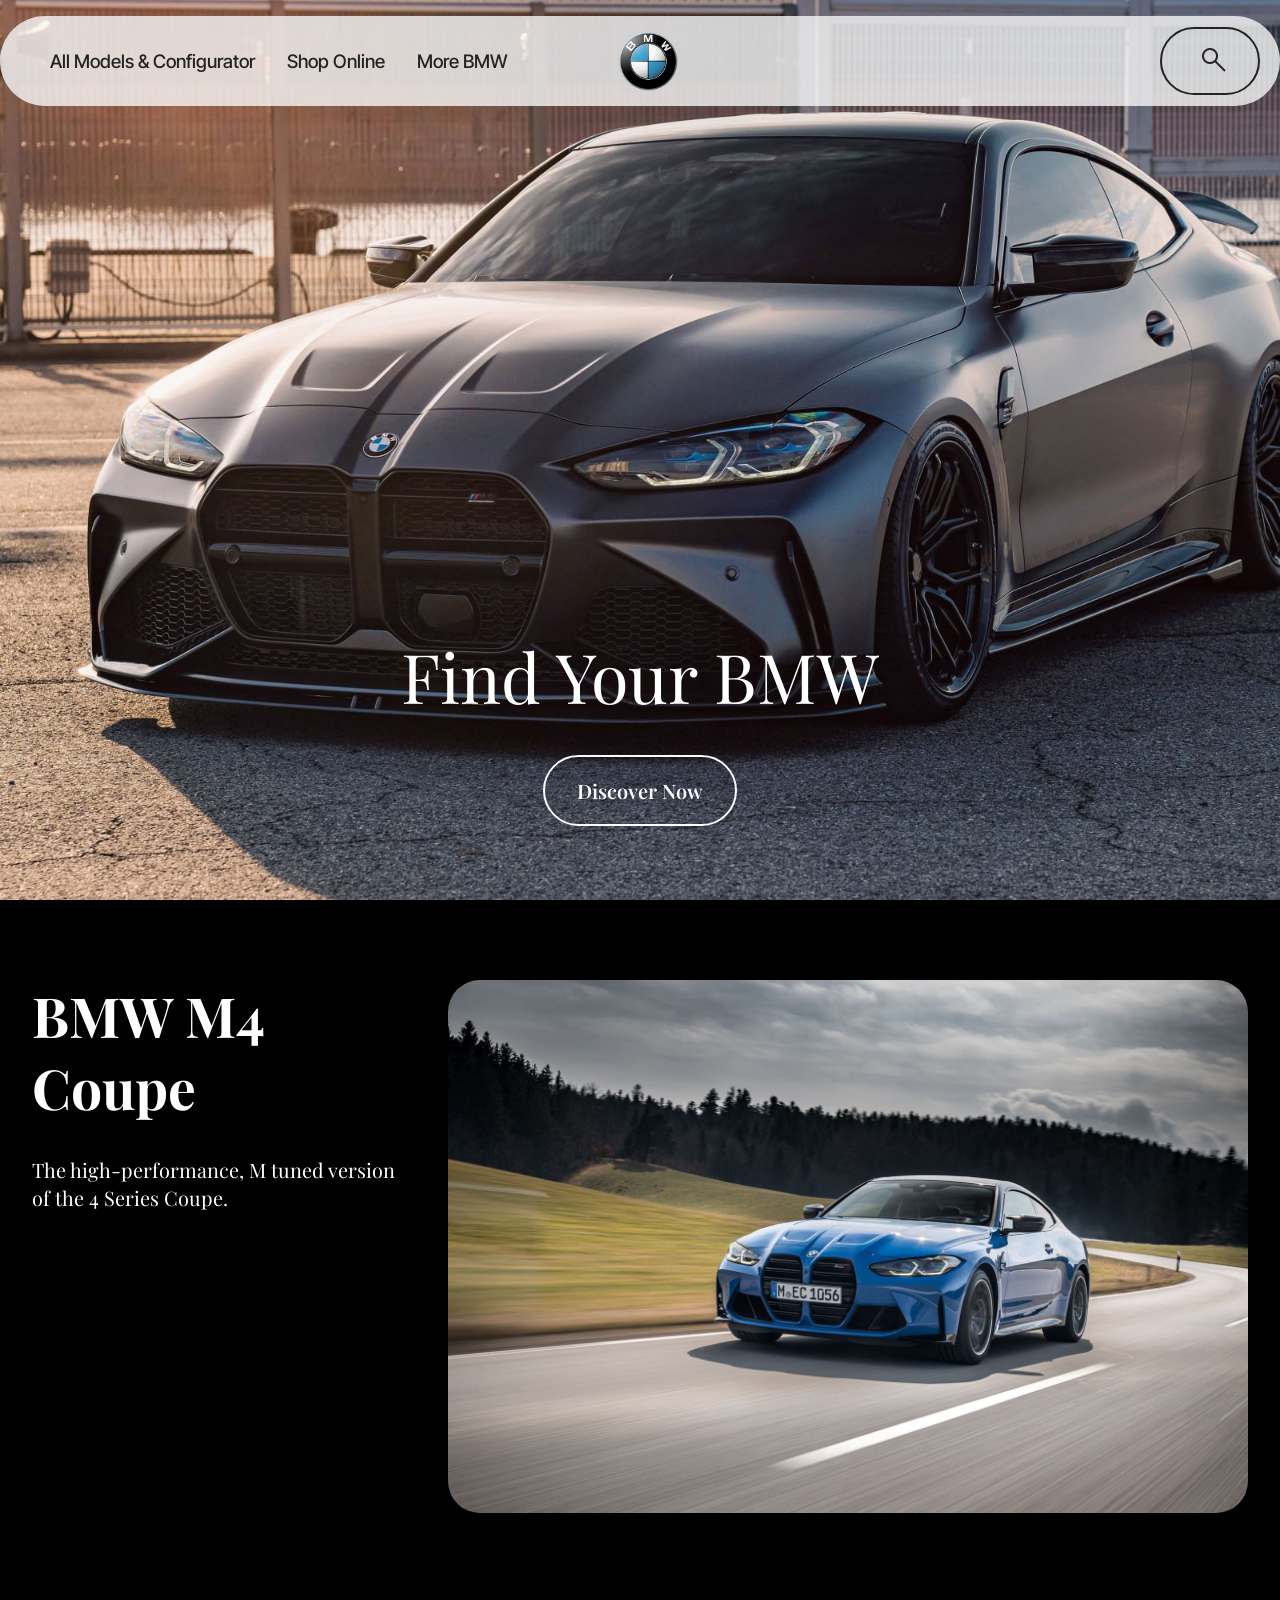
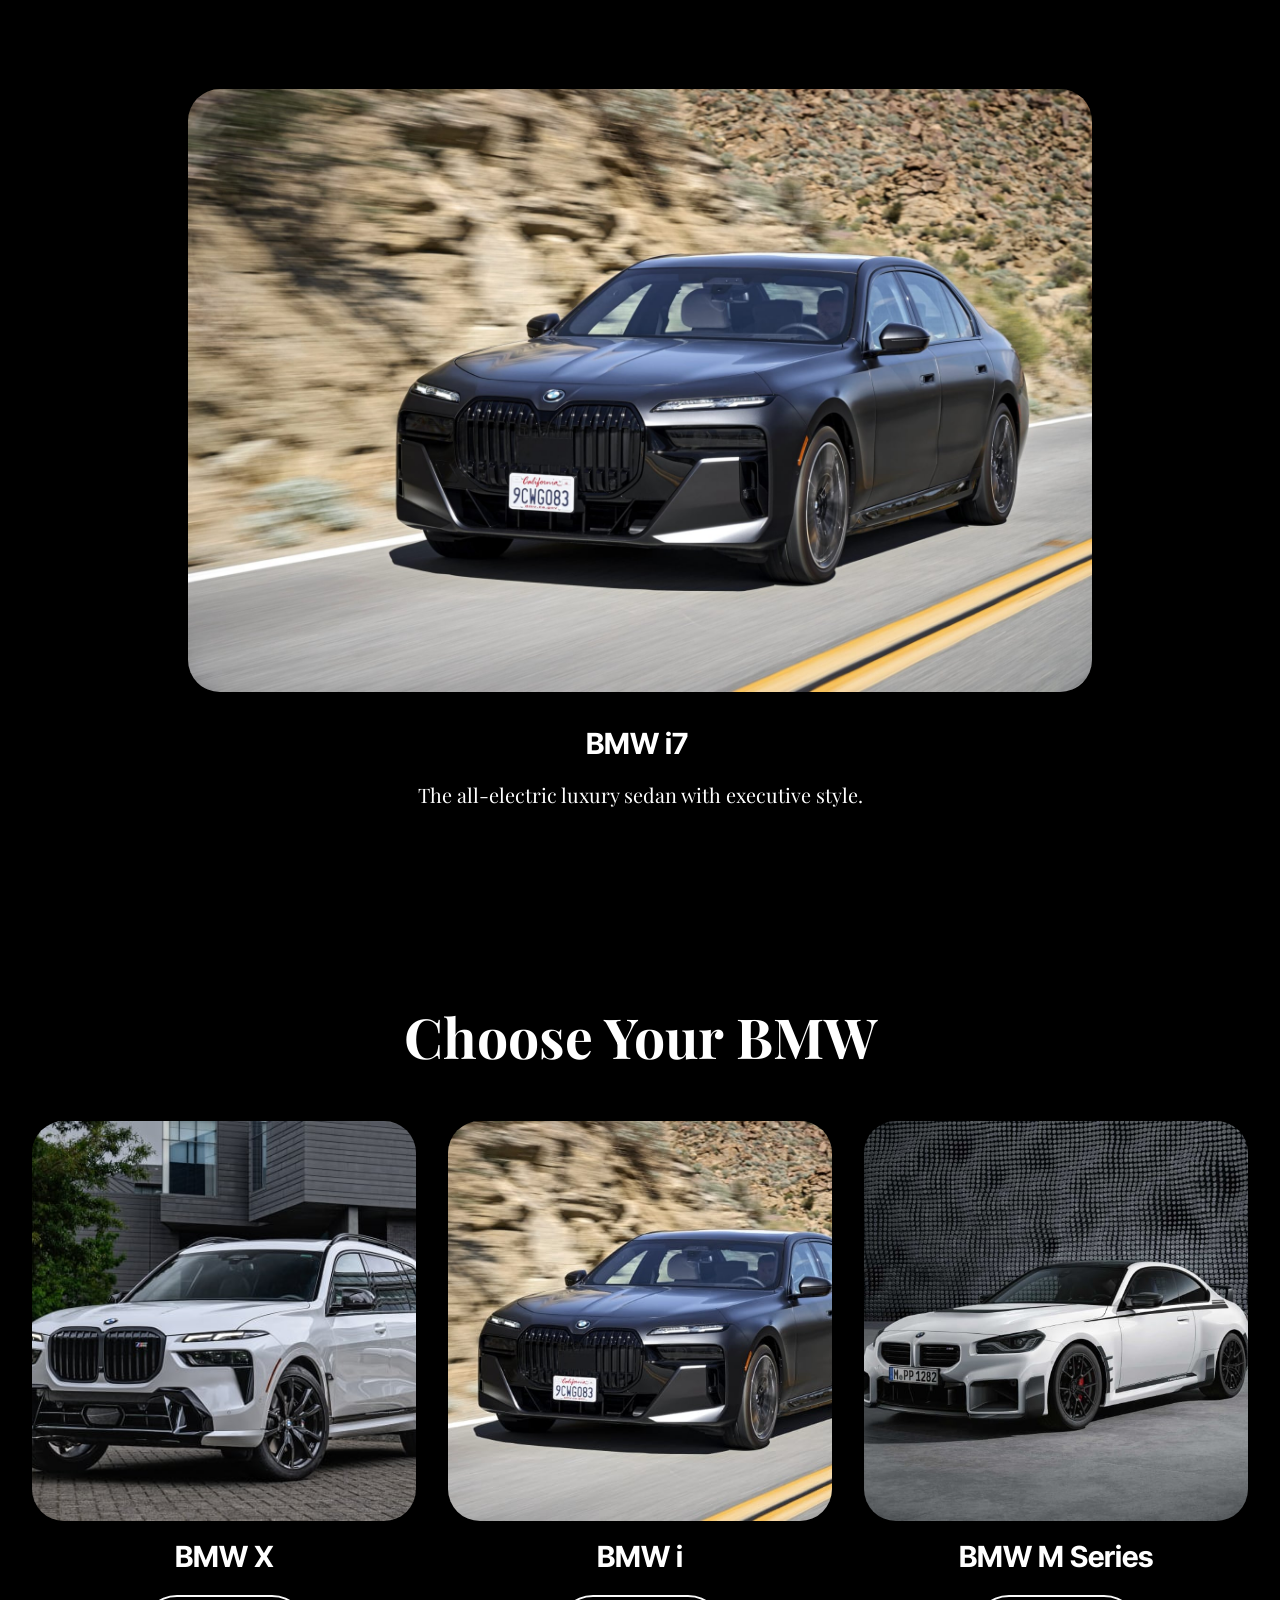
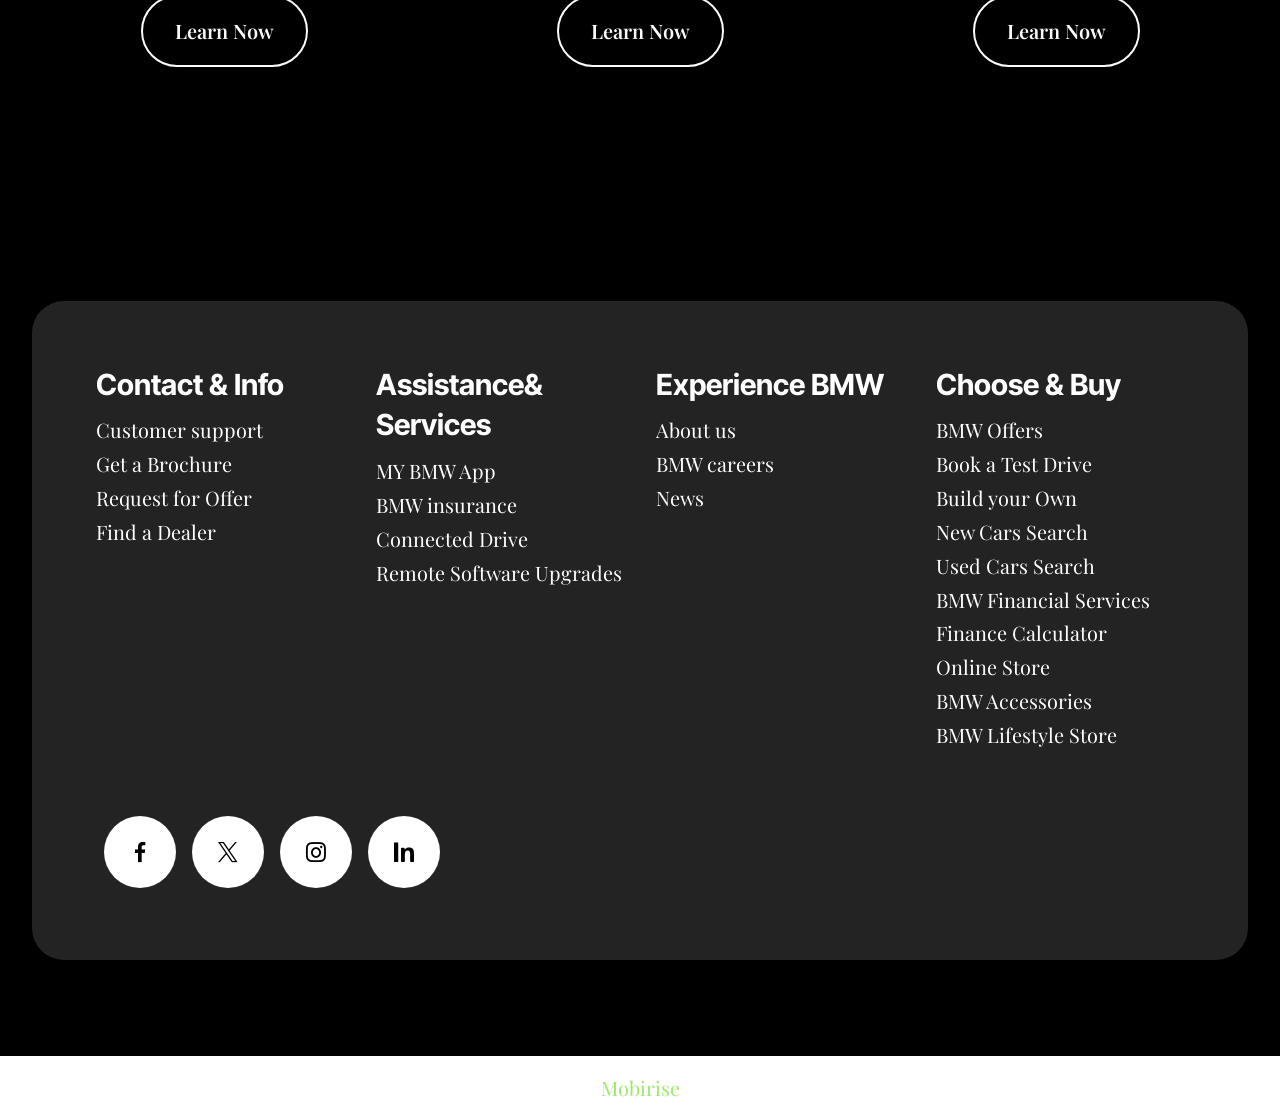
==== BMW.html @ 61e95221 "create github pages" ====
<!DOCTYPE html>
<html  >
<head>
  <!-- Site made with Mobirise Website Builder v6.1.12, https://mobirise.com -->
  <meta charset="UTF-8">
  <meta http-equiv="X-UA-Compatible" content="IE=edge">
  <meta name="generator" content="Mobirise v6.1.12, mobirise.com">
  <meta name="twitter:card" content="summary_large_image"/>
  <meta name="twitter:image:src" content="assets/images/BMW-meta.jpg">
  <meta property="og:image" content="assets/images/BMW-meta.jpg">
  <meta name="twitter:title" content="Home">
  <meta name="viewport" content="width=device-width, initial-scale=1, minimum-scale=1">
  <link rel="shortcut icon" href="assets/images/mbr-354x354.png" type="image/x-icon">
  <meta name="description" content="">
  
  
  <title>Home</title>
  <link rel="stylesheet" href="assets/web/assets/mobirise-icons2/mobirise2.css">
  <link rel="stylesheet" href="assets/bootstrap/css/bootstrap.min.css">
  <link rel="stylesheet" href="assets/parallax/jarallax.css">
  <link rel="stylesheet" href="assets/dropdown/css/style.css">
  <link rel="stylesheet" href="assets/socicon/css/styles.css">
  <link rel="stylesheet" href="assets/theme/css/style.css">
  <link rel="preload" href="https://fonts.googleapis.com/css?family=Playfair+Display:400,500,600,700,800,900,400i,500i,600i,700i,800i,900i&display=swap" as="style" onload="this.onload=null;this.rel='stylesheet'">
  <noscript><link rel="stylesheet" href="https://fonts.googleapis.com/css?family=Playfair+Display:400,500,600,700,800,900,400i,500i,600i,700i,800i,900i&display=swap"></noscript>
  <link rel="preload" href="https://fonts.googleapis.com/css?family=Inter+Tight:100,200,300,400,500,600,700,800,900,100i,200i,300i,400i,500i,600i,700i,800i,900i&display=swap" as="style" onload="this.onload=null;this.rel='stylesheet'">
  <noscript><link rel="stylesheet" href="https://fonts.googleapis.com/css?family=Inter+Tight:100,200,300,400,500,600,700,800,900,100i,200i,300i,400i,500i,600i,700i,800i,900i&display=swap"></noscript>
  <link rel="preload" as="style" href="assets/mobirise/css/mbr-additional.css?v=HJ4DO2"><link rel="stylesheet" href="assets/mobirise/css/mbr-additional.css?v=HJ4DO2" type="text/css">

  
  
  
</head>
<body>
  
  <section data-bs-version="5.1" class="menu menu4 cid-vfYDZCMAYK" once="menu" id="menu04-5">
	

	<nav class="navbar navbar-dropdown navbar-fixed-top navbar-expand-lg">
		<div class="container">
			<div class="navbar-brand">
				<span class="navbar-logo">
					
						<img src="assets/images/mbr-354x354.png" alt="" style="height: 3.6rem;">
					
				</span>
				
			</div>
			<button class="navbar-toggler" type="button" data-toggle="collapse" data-bs-toggle="collapse" data-target="#navbarSupportedContent" data-bs-target="#navbarSupportedContent" aria-controls="navbarNavAltMarkup" aria-expanded="false" aria-label="Toggle navigation">
				<div class="hamburger">
					<span></span>
					<span></span>
					<span></span>
					<span></span>
				</div>
			</button>
			<div class="collapse navbar-collapse" id="navbarSupportedContent">
				<ul class="navbar-nav nav-dropdown" data-app-modern-menu="true"><li class="nav-item">
						<a class="nav-link link text-black display-4" href="https://mobiri.se">All Models &amp; Configurator</a>
					</li>
					<li class="nav-item">
						<a class="nav-link link text-black show display-4" href="https://mobiri.se" aria-expanded="false">Shop Online</a>
					</li>
					<li class="nav-item">
						<a class="nav-link link text-black display-4" href="https://mobiri.se">More BMW</a>
					</li></ul>
				
				<div class="navbar-buttons mbr-section-btn"><a class="btn btn-black-outline display-4" href="https://mobiri.se"><span class="mobi-mbri mobi-mbri-search mbr-iconfont mbr-iconfont-btn"></span></a></div>
			</div>
		</div>
	</nav>
</section>

<section data-bs-version="5.1" class="header16 cid-vfZjxZObQT mbr-fullscreen mbr-parallax-background" id="header17-i">
  
  
  <div class="container-fluid">
    <div class="row">
      <div class="content-wrap col-12 col-md-12">
        <h1 class="mbr-section-title mbr-fonts-style mbr-white mb-4 display-1">Find Your BMW<strong></strong></h1>
        
        
        <div class="mbr-section-btn"><a class="btn btn-white-outline display-7" href="https://mobiri.se">Discover Now</a></div>
      </div>
    </div>
  </div>
</section>

<section data-bs-version="5.1" class="image08 cid-vg4uK6lIT0" id="image08-q">
  
  
  
  <div class="container">
    <div class="row justify-content-center">
      <div class="col-lg-4">
        <div class="col-12 col-md-12">
          <h5 class="mbr-section-title mbr-fonts-style mt-0 mb-4 display-2"><strong>BMW M4 Coupe</strong></h5>
          <h6 class="mbr-section-subtitle mbr-fonts-style mt-0 mb-4 display-7">The high-performance, M tuned version of the 4 Series Coupe.<br>&nbsp;</h6>
          
        </div>
      </div>
      <div class="col-lg-8 side-features">
        <div class="image-wrapper mb-4">
          <img class="w-100" src="assets/images/bmw-m4-competition-coupe-xdrive-3-1638x1092.jpg" alt="Mobirise Website Builder">
        </div>
      </div>
    </div>
  </div>
</section>

<section data-bs-version="5.1" class="image01 cid-vg4wqEQGyN" id="image01-s">
  

  
  

  <div class="container">
    <div class="row justify-content-center">
      <div class="col-12 col-lg-9">
        <div class="image-wrapper mb-4">
          <img class="w-100" src="assets/images/l-bmw-i7-xdrive60-scaled-1916x1278.jpg" alt="Mobirise Website Builder">
        </div>
        <h4 class="mbr-description mbr-fonts-style mb-3 align-center display-5"><strong>BMW i7&nbsp;</strong></h4>
        <p class="mbr-description mbr-fonts-style mb-0 align-center display-7">The all-electric luxury sedan with executive style.</p>
      </div>
    </div>
  </div>
</section>

<section data-bs-version="5.1" class="features03 cid-vg4xnVT33r" id="features03-t">
	
	
	<div class="container">
		<div class="row justify-content-center mb-5">
			<div class="col-12 content-head">
				<div class="mbr-section-head">
					<h4 class="mbr-section-title mbr-fonts-style align-center mb-0 display-2"><strong>Choose Your BMW</strong></h4>
					
				</div>
			</div>
		</div>
		<div class="row">
			<div class="item features-image col-12 col-md-6 col-lg-4 active">
				<div class="item-wrapper">
					<div class="item-img mb-3">
						<img src="assets/images/1-2026-bmw-x7-m60i-front-view-815x458.jpg" alt="Mobirise Website Builder" title="">
					</div>
					<div class="item-content align-left">
						<h5 class="item-title mbr-fonts-style mt-0 mb-2 display-5"><strong>BMW X</strong></h5>
						
						<div class="mbr-section-btn item-footer"><a href="" class="btn item-btn btn-white-outline display-7">Learn Now</a></div>
					</div>
				</div>
			</div>
			<div class="item features-image col-12 col-md-6 col-lg-4">
				<div class="item-wrapper">
					<div class="item-img mb-3">
						<img src="assets/images/l-bmw-i7-xdrive60-scaled-815x543.jpg" alt="Mobirise Website Builder" title="" data-slide-to="1" data-bs-slide-to="1">
					</div>
					<div class="item-content align-left">
						<h5 class="item-title mbr-fonts-style mb-2 mt-0 display-5"><strong>BMW i</strong></h5>
						
						<div class="mbr-section-btn item-footer"><a href="" class="btn item-btn btn-white-outline display-7">Learn Now</a></div>
					</div>
				</div>
			</div>
			<div class="item features-image col-12 col-md-6 col-lg-4">
				<div class="item-wrapper">
					<div class="item-img mb-3">
						<img src="assets/images/p90484609-the-bmw-m-performance-parts-for-the-all-new-bmw-m2-10-2022-2000px-815x611.jpg" alt="Mobirise Website Builder" title="" data-slide-to="2" data-bs-slide-to="2">
					</div>
					<div class="item-content align-left">
						<h5 class="item-title mbr-fonts-style mb-2 mt-0 display-5"><strong>BMW M Series</strong></h5>
						
						<div class="mbr-section-btn item-footer"><a href="" class="btn item-btn btn-white-outline display-7">Learn Now</a></div>
					</div>
				</div>
			</div>
		</div>
	</div>
</section>

<section data-bs-version="5.1" class="footer1 cid-vfZgnJU293" once="footers" id="footer01-h">
	

	
	
	<div class="container">
		<div class="row mbr-white">
			<div class="col-12 col-md-6 col-lg-3">
				<h5 class="mbr-section-subtitle mbr-fonts-style mb-2 display-5"><strong>Contact &amp; Info</strong></h5>
				<ul class="list mbr-fonts-style display-7">
					<li class="mbr-text item-wrap">Customer support
</li><li class="mbr-text item-wrap">Get a Brochure
</li><li class="mbr-text item-wrap">Request for Offer
</li><li class="mbr-text item-wrap">Find a Dealer
</li><li class="mbr-text item-wrap"><br></li><li class="mbr-text item-wrap"><br></li><li class="mbr-text item-wrap"><br></li><li class="mbr-text item-wrap"><br></li><li class="mbr-text item-wrap"><br></li><li class="mbr-text item-wrap"><br></li>
				</ul>
			</div>
			<div class="col-12 col-md-6 col-lg-3">
				<h5 class="mbr-section-subtitle mbr-fonts-style mb-2 display-5"><strong>Assistance&amp;&nbsp; Services</strong></h5>
				<ul class="list mbr-fonts-style display-7">
					<li class="mbr-text item-wrap">MY BMW App
</li><li class="mbr-text item-wrap">BMW insurance
</li><li class="mbr-text item-wrap">Connected Drive
</li><li class="mbr-text item-wrap">Remote Software Upgrades</li>
				</ul>
			</div>
			<div class="col-12 col-md-6 col-lg-3">
				<h5 class="mbr-section-subtitle mbr-fonts-style mb-2 display-5"><strong>Experience BMW</strong></h5>
				<ul class="list mbr-fonts-style display-7">
					<li class="mbr-text item-wrap">About us
</li><li class="mbr-text item-wrap">BMW careers
</li><li class="mbr-text item-wrap">News</li>
				</ul>
			</div>
			<div class="col-12 col-md-6 col-lg-3">
				<h5 class="mbr-section-subtitle mbr-fonts-style mb-2 display-5"><strong>Choose &amp; Buy</strong></h5>
				<ul class="list mbr-fonts-style display-7">
					<li class="mbr-text item-wrap">BMW Offers
</li><li class="mbr-text item-wrap">Book a Test Drive
</li><li class="mbr-text item-wrap">Build your Own
</li><li class="mbr-text item-wrap">New Cars Search
</li><li class="mbr-text item-wrap">Used Cars Search
</li><li class="mbr-text item-wrap">BMW Financial Services
</li><li class="mbr-text item-wrap">Finance Calculator
</li><li class="mbr-text item-wrap">Online Store
</li><li class="mbr-text item-wrap">BMW Accessories
</li><li class="mbr-text item-wrap">BMW Lifestyle Store</li>
				</ul>
			</div>
			<div class="col-12 mt-5 footer-col">
				

				<div class="social-row mt-2 display-7">
					<div class="soc-item">
						<a href="https://mobiri.se/">
							<span class="mbr-iconfont socicon socicon-facebook"></span>
						</a>
					</div>
					<div class="soc-item">
						<a href="https://mobiri.se/">
							<span class="mbr-iconfont socicon socicon-twitter"></span>
						</a>
					</div>
					<div class="soc-item">
						<a href="https://mobiri.se/">
							<span class="mbr-iconfont socicon socicon-instagram"></span>
						</a>
					</div>
					<div class="soc-item">
						<a href="https://mobiri.se/">
							<span class="mbr-iconfont socicon-logmein socicon"></span>
						</a>
					</div>
				</div>
			</div>
			
		</div>
	</div>
</section><section class="display-7" style="padding: 0;align-items: center;justify-content: center;flex-wrap: wrap;    align-content: center;display: flex;position: relative;height: 4rem;"><a href="https://mobiri.se/" style="flex: 1 1;height: 4rem;position: absolute;width: 100%;z-index: 1;"><img alt="" style="height: 4rem;" src="[data-uri]"></a><p style="margin: 0;text-align: center;" class="display-7">&#8204;</p><a style="z-index:1" href="https://mobirise.com">Mobirise </a></section><script src="assets/bootstrap/js/bootstrap.bundle.min.js"></script>  <script src="assets/parallax/jarallax.js"></script>  <script src="assets/smoothscroll/smooth-scroll.js"></script>  <script src="assets/ytplayer/index.js"></script>  <script src="assets/dropdown/js/navbar-dropdown.js"></script>  <script src="assets/theme/js/script.js"></script>  
  
  
</body>
</html>
---- assets/web/assets/mobirise-icons2/mobirise2.css ----
@font-face {
  font-family: 'Moririse2';
  font-display: swap;
  src:  url('mobirise2.eot?f2bix4');
  src:  url('mobirise2.eot?f2bix4#iefix') format('embedded-opentype'),
    url('mobirise2.woff2?f2bix4') format('woff2'),
    url('mobirise2.woff?f2bix4') format('woff'),
    url('mobirise2.ttf?f2bix4') format('truetype'),
    url('mobirise2.svg?f2bix4#mobirise2') format('svg');
  font-weight: normal;
  font-style: normal;
}

[class^="mobi-"], [class*=" mobi-"] {
  /* use !important to prevent issues with browser extensions that change fonts */
  font-family: 'Moririse2' !important;
  speak: none;
  font-style: normal;
  font-weight: normal;
  font-variant: normal;
  text-transform: none;
  line-height: 1;

  /* Better Font Rendering =========== */
  -webkit-font-smoothing: antialiased;
  -moz-osx-font-smoothing: grayscale;
}

.mobi-mbri-add-submenu:before {
  content: "\e900";
}
.mobi-mbri-alert:before {
  content: "\e901";
}
.mobi-mbri-align-center:before {
  content: "\e902";
}
.mobi-mbri-align-justify:before {
  content: "\e903";
}
.mobi-mbri-align-left:before {
  content: "\e904";
}
.mobi-mbri-align-right:before {
  content: "\e905";
}
.mobi-mbri-android:before {
  content: "\e906";
}
.mobi-mbri-apple:before {
  content: "\e907";
}
.mobi-mbri-arrow-down:before {
  content: "\e908";
}
.mobi-mbri-arrow-next:before {
  content: "\e909";
}
.mobi-mbri-arrow-prev:before {
  content: "\e90a";
}
.mobi-mbri-arrow-up:before {
  content: "\e90b";
}
.mobi-mbri-bold:before {
  content: "\e90c";
}
.mobi-mbri-bookmark:before {
  content: "\e90d";
}
.mobi-mbri-bootstrap:before {
  content: "\e90e";
}
.mobi-mbri-briefcase:before {
  content: "\e90f";
}
.mobi-mbri-browse:before {
  content: "\e910";
}
.mobi-mbri-bulleted-list:before {
  content: "\e911";
}
.mobi-mbri-calendar:before {
  content: "\e912";
}
.mobi-mbri-camera:before {
  content: "\e913";
}
.mobi-mbri-cart-add:before {
  content: "\e914";
}
.mobi-mbri-cart-full:before {
  content: "\e915";
}
.mobi-mbri-cash:before {
  content: "\e916";
}
.mobi-mbri-change-style:before {
  content: "\e917";
}
.mobi-mbri-chat:before {
  content: "\e918";
}
.mobi-mbri-clock:before {
  content: "\e919";
}
.mobi-mbri-close:before {
  content: "\e91a";
}
.mobi-mbri-cloud:before {
  content: "\e91b";
}
.mobi-mbri-code:before {
  content: "\e91c";
}
.mobi-mbri-contact-form:before {
  content: "\e91d";
}
.mobi-mbri-credit-card:before {
  content: "\e91e";
}
.mobi-mbri-cursor-click:before {
  content: "\e91f";
}
.mobi-mbri-cust-feedback:before {
  content: "\e920";
}
.mobi-mbri-database:before {
  content: "\e921";
}
.mobi-mbri-delivery:before {
  content: "\e922";
}
.mobi-mbri-desktop:before {
  content: "\e923";
}
.mobi-mbri-devices:before {
  content: "\e924";
}
.mobi-mbri-down:before {
  content: "\e925";
}
.mobi-mbri-download-2:before {
  content: "\e926";
}
.mobi-mbri-download:before {
  content: "\e927";
}
.mobi-mbri-drag-n-drop-2:before {
  content: "\e928";
}
.mobi-mbri-drag-n-drop:before {
  content: "\e929";
}
.mobi-mbri-edit-2:before {
  content: "\e92a";
}
.mobi-mbri-edit:before {
  content: "\e92b";
}
.mobi-mbri-error:before {
  content: "\e92c";
}
.mobi-mbri-extension:before {
  content: "\e92d";
}
.mobi-mbri-features:before {
  content: "\e92e";
}
.mobi-mbri-file:before {
  content: "\e92f";
}
.mobi-mbri-flag:before {
  content: "\e930";
}
.mobi-mbri-folder:before {
  content: "\e931";
}
.mobi-mbri-gift:before {
  content: "\e932";
}
.mobi-mbri-github:before {
  content: "\e933";
}
.mobi-mbri-globe-2:before {
  content: "\e934";
}
.mobi-mbri-globe:before {
  content: "\e935";
}
.mobi-mbri-growing-chart:before {
  content: "\e936";
}
.mobi-mbri-hearth:before {
  content: "\e937";
}
.mobi-mbri-help:before {
  content: "\e938";
}
.mobi-mbri-home:before {
  content: "\e939";
}
.mobi-mbri-hot-cup:before {
  content: "\e93a";
}
.mobi-mbri-idea:before {
  content: "\e93b";
}
.mobi-mbri-image-gallery:before {
  content: "\e93c";
}
.mobi-mbri-image-slider:before {
  content: "\e93d";
}
.mobi-mbri-info:before {
  content: "\e93e";
}
.mobi-mbri-italic:before {
  content: "\e93f";
}
.mobi-mbri-key:before {
  content: "\e940";
}
.mobi-mbri-laptop:before {
  content: "\e941";
}
.mobi-mbri-layers:before {
  content: "\e942";
}
.mobi-mbri-left-right:before {
  content: "\e943";
}
.mobi-mbri-left:before {
  content: "\e944";
}
.mobi-mbri-letter:before {
  content: "\e945";
}
.mobi-mbri-like:before {
  content: "\e946";
}
.mobi-mbri-link:before {
  content: "\e947";
}
.mobi-mbri-lock:before {
  content: "\e948";
}
.mobi-mbri-login:before {
  content: "\e949";
}
.mobi-mbri-logout:before {
  content: "\e94a";
}
.mobi-mbri-magic-stick:before {
  content: "\e94b";
}
.mobi-mbri-map-pin:before {
  content: "\e94c";
}
.mobi-mbri-menu:before {
  content: "\e94d";
}
.mobi-mbri-mobile-2:before {
  content: "\e94e";
}
.mobi-mbri-mobile-horizontal:before {
  content: "\e94f";
}
.mobi-mbri-mobile:before {
  content: "\e950";
}
.mobi-mbri-mobirise:before {
  content: "\e951";
}
.mobi-mbri-more-horizontal:before {
  content: "\e952";
}
.mobi-mbri-more-vertical:before {
  content: "\e953";
}
.mobi-mbri-music:before {
  content: "\e954";
}
.mobi-mbri-new-file:before {
  content: "\e955";
}
.mobi-mbri-numbered-list:before {
  content: "\e956";
}
.mobi-mbri-opened-folder:before {
  content: "\e957";
}
.mobi-mbri-pages:before {
  content: "\e958";
}
.mobi-mbri-paper-plane:before {
  content: "\e959";
}
.mobi-mbri-paperclip:before {
  content: "\e95a";
}
.mobi-mbri-phone:before {
  content: "\e95b";
}
.mobi-mbri-photo:before {
  content: "\e95c";
}
.mobi-mbri-photos:before {
  content: "\e95d";
}
.mobi-mbri-pin:before {
  content: "\e95e";
}
.mobi-mbri-play:before {
  content: "\e95f";
}
.mobi-mbri-plus:before {
  content: "\e960";
}
.mobi-mbri-preview:before {
  content: "\e961";
}
.mobi-mbri-print:before {
  content: "\e962";
}
.mobi-mbri-protect:before {
  content: "\e963";
}
.mobi-mbri-question:before {
  content: "\e964";
}
.mobi-mbri-quote-left:before {
  content: "\e965";
}
.mobi-mbri-quote-right:before {
  content: "\e966";
}
.mobi-mbri-redo:before {
  content: "\e967";
}
.mobi-mbri-refresh:before {
  content: "\e968";
}
.mobi-mbri-responsive-2:before {
  content: "\e969";
}
.mobi-mbri-responsive:before {
  content: "\e96a";
}
.mobi-mbri-right:before {
  content: "\e96b";
}
.mobi-mbri-rocket:before {
  content: "\e96c";
}
.mobi-mbri-sad-face:before {
  content: "\e96d";
}
.mobi-mbri-sale:before {
  content: "\e96e";
}
.mobi-mbri-save:before {
  content: "\e96f";
}
.mobi-mbri-search:before {
  content: "\e970";
}
.mobi-mbri-setting-2:before {
  content: "\e971";
}
.mobi-mbri-setting-3:before {
  content: "\e972";
}
.mobi-mbri-setting:before {
  content: "\e973";
}
.mobi-mbri-share:before {
  content: "\e974";
}
.mobi-mbri-shopping-bag:before {
  content: "\e975";
}
.mobi-mbri-shopping-basket:before {
  content: "\e976";
}
.mobi-mbri-shopping-cart:before {
  content: "\e977";
}
.mobi-mbri-sites:before {
  content: "\e978";
}
.mobi-mbri-smile-face:before {
  content: "\e979";
}
.mobi-mbri-speed:before {
  content: "\e97a";
}
.mobi-mbri-star:before {
  content: "\e97b";
}
.mobi-mbri-success:before {
  content: "\e97c";
}
.mobi-mbri-sun:before {
  content: "\e97d";
}
.mobi-mbri-sun2:before {
  content: "\e97e";
}
.mobi-mbri-tablet-vertical:before {
  content: "\e97f";
}
.mobi-mbri-tablet:before {
  content: "\e980";
}
.mobi-mbri-target:before {
  content: "\e981";
}
.mobi-mbri-timer:before {
  content: "\e982";
}
.mobi-mbri-to-ftp:before {
  content: "\e983";
}
.mobi-mbri-to-local-drive:before {
  content: "\e984";
}
.mobi-mbri-touch-swipe:before {
  content: "\e985";
}
.mobi-mbri-touch:before {
  content: "\e986";
}
.mobi-mbri-trash:before {
  content: "\e987";
}
.mobi-mbri-underline:before {
  content: "\e988";
}
.mobi-mbri-undo:before {
  content: "\e989";
}
.mobi-mbri-unlink:before {
  content: "\e98a";
}
.mobi-mbri-unlock:before {
  content: "\e98b";
}
.mobi-mbri-up-down:before {
  content: "\e98c";
}
.mobi-mbri-up:before {
  content: "\e98d";
}
.mobi-mbri-update:before {
  content: "\e98e";
}
.mobi-mbri-upload-2:before {
  content: "\e98f";
}
.mobi-mbri-upload:before {
  content: "\e990";
}
.mobi-mbri-user-2:before {
  content: "\e991";
}
.mobi-mbri-user:before {
  content: "\e992";
}
.mobi-mbri-users:before {
  content: "\e993";
}
.mobi-mbri-video-play:before {
  content: "\e994";
}
.mobi-mbri-video:before {
  content: "\e995";
}
.mobi-mbri-watch:before {
  content: "\e996";
}
.mobi-mbri-website-theme-2:before {
  content: "\e997";
}
.mobi-mbri-website-theme:before {
  content: "\e998";
}
.mobi-mbri-wifi:before {
  content: "\e999";
}
.mobi-mbri-windows:before {
  content: "\e99a";
}
.mobi-mbri-zoom-in:before {
  content: "\e99b";
}
.mobi-mbri-zoom-out:before {
  content: "\e99c";
}
---- assets/parallax/jarallax.css ----
.jarallax {
    position: relative;
    z-index: 0;
}
.jarallax > .jarallax-img {
    position: absolute;
    object-fit: cover;
    /* support for plugin https://github.com/bfred-it/object-fit-images */
    font-family: 'object-fit: cover;';
    top: 0;
    left: 0;
    width: 100%;
    height: 100%;
    z-index: -1;
}
---- assets/dropdown/css/style.css ----
.navbar-dropdown {
  left: 0;
  padding: 0;
  position: absolute;
  right: 0;
  top: 0;
  transition: all 0.45s ease;
  z-index: 1030;
  background: #282828; }
  .navbar-dropdown .navbar-logo {
    margin-right: 0.8rem;
    transition: margin 0.3s ease-in-out;
    vertical-align: middle; }
    .navbar-dropdown .navbar-logo img {
      height: 3.125rem;
      transition: all 0.3s ease-in-out; }
    .navbar-dropdown .navbar-logo.mbr-iconfont {
      font-size: 3.125rem;
      line-height: 3.125rem; }
  .navbar-dropdown .navbar-caption {
    font-weight: 700;
    white-space: normal;
    vertical-align: -4px;
    line-height: 3.125rem !important; }
    .navbar-dropdown .navbar-caption, .navbar-dropdown .navbar-caption:hover {
      color: inherit;
      text-decoration: none; }
  .navbar-dropdown .mbr-iconfont + .navbar-caption {
    vertical-align: -1px; }
  .navbar-dropdown.navbar-fixed-top {
    position: fixed; }
  .navbar-dropdown .navbar-brand span {
    vertical-align: -4px; }
  .navbar-dropdown.bg-color.transparent {
    background: none; }
  .navbar-dropdown.navbar-short .navbar-brand {
    padding: 0.625rem 0; }
    .navbar-dropdown.navbar-short .navbar-brand span {
      vertical-align: -1px; }
  .navbar-dropdown.navbar-short .navbar-caption {
    line-height: 2.375rem !important;
    vertical-align: -2px; }
  .navbar-dropdown.navbar-short .navbar-logo {
    margin-right: 0.5rem; }
    .navbar-dropdown.navbar-short .navbar-logo img {
      height: 2.375rem; }
    .navbar-dropdown.navbar-short .navbar-logo.mbr-iconfont {
      font-size: 2.375rem;
      line-height: 2.375rem; }
  .navbar-dropdown.navbar-short .mbr-table-cell {
    height: 3.625rem; }
  .navbar-dropdown .navbar-close {
    left: 0.6875rem;
    position: fixed;
    top: 0.75rem;
    z-index: 1000; }
  .navbar-dropdown .hamburger-icon {
    content: "";
    display: inline-block;
    vertical-align: middle;
    width: 16px;
    -webkit-box-shadow: 0 -6px 0 1px #282828,0 0 0 1px #282828,0 6px 0 1px #282828;
    -moz-box-shadow: 0 -6px 0 1px #282828,0 0 0 1px #282828,0 6px 0 1px #282828;
    box-shadow: 0 -6px 0 1px #282828,0 0 0 1px #282828,0 6px 0 1px #282828; }

.dropdown-menu .dropdown-toggle[data-toggle="dropdown-submenu"]::after {
  border-bottom: 0.35em solid transparent;
  border-left: 0.35em solid;
  border-right: 0;
  border-top: 0.35em solid transparent;
  margin-left: 0.3rem; }

.dropdown-menu .dropdown-item:focus {
  outline: 0; }

.nav-dropdown {
  font-size: 0.75rem;
  font-weight: 500;
  height: auto !important; }
  .nav-dropdown .nav-btn {
    padding-left: 1rem; }
  .nav-dropdown .link {
    margin: .667em 1.667em;
    font-weight: 500;
    padding: 0;
    transition: color .2s ease-in-out; }
    .nav-dropdown .link.dropdown-toggle {
      margin-right: 2.583em; }
      .nav-dropdown .link.dropdown-toggle::after {
        margin-left: .25rem;
        border-top: 0.35em solid;
        border-right: 0.35em solid transparent;
        border-left: 0.35em solid transparent;
        border-bottom: 0; }
      .nav-dropdown .link.dropdown-toggle[aria-expanded="true"] {
        margin: 0;
        padding: 0.667em 3.263em  0.667em 1.667em; }
  .nav-dropdown .link::after,
  .nav-dropdown .dropdown-item::after {
    color: inherit; }
  .nav-dropdown .btn {
    font-size: 0.75rem;
    font-weight: 700;
    letter-spacing: 0;
    margin-bottom: 0;
    padding-left: 1.25rem;
    padding-right: 1.25rem; }
  .nav-dropdown .dropdown-menu {
    border-radius: 0;
    border: 0;
    left: 0;
    margin: 0;
    padding-bottom: 1.25rem;
    padding-top: 1.25rem;
    position: relative; }
  .nav-dropdown .dropdown-submenu {
    margin-left: 0.125rem;
    top: 0; }
  .nav-dropdown .dropdown-item {
    font-weight: 500;
    line-height: 2;
    padding: 0.3846em 4.615em 0.3846em 1.5385em;
    position: relative;
    transition: color .2s ease-in-out, background-color .2s ease-in-out; }
    .nav-dropdown .dropdown-item::after {
      margin-top: -0.3077em;
      position: absolute;
      right: 1.1538em;
      top: 50%; }
    .nav-dropdown .dropdown-item:focus, .nav-dropdown .dropdown-item:hover {
      background: none; }

@media (max-width: 767px) {
  .nav-dropdown.navbar-toggleable-sm {
    bottom: 0;
    display: none;
    left: 0;
    overflow-x: hidden;
    position: fixed;
    top: 0;
    transform: translateX(-100%);
    -ms-transform: translateX(-100%);
    -webkit-transform: translateX(-100%);
    width: 18.75rem;
    z-index: 999; } }
.nav-dropdown.navbar-toggleable-xl {
  bottom: 0;
  display: none;
  left: 0;
  overflow-x: hidden;
  position: fixed;
  top: 0;
  transform: translateX(-100%);
  -ms-transform: translateX(-100%);
  -webkit-transform: translateX(-100%);
  width: 18.75rem;
  z-index: 999; }

.nav-dropdown-sm {
  display: block !important;
  overflow-x: hidden;
  overflow: auto;
  padding-top: 3.875rem; }
  .nav-dropdown-sm::after {
    content: "";
    display: block;
    height: 3rem;
    width: 100%; }
  .nav-dropdown-sm.collapse.in ~ .navbar-close {
    display: block !important; }
  .nav-dropdown-sm.collapsing, .nav-dropdown-sm.collapse.in {
    transform: translateX(0);
    -ms-transform: translateX(0);
    -webkit-transform: translateX(0);
    transition: all 0.25s ease-out;
    -webkit-transition: all 0.25s ease-out;
    background: #282828; }
  .nav-dropdown-sm.collapsing[aria-expanded="false"] {
    transform: translateX(-100%);
    -ms-transform: translateX(-100%);
    -webkit-transform: translateX(-100%); }
  .nav-dropdown-sm .nav-item {
    display: block;
    margin-left: 0 !important;
    padding-left: 0; }
  .nav-dropdown-sm .link,
  .nav-dropdown-sm .dropdown-item {
    border-top: 1px dotted rgba(255, 255, 255, 0.1);
    font-size: 0.8125rem;
    line-height: 1.6;
    margin: 0 !important;
    padding: 0.875rem 2.4rem 0.875rem 1.5625rem !important;
    position: relative;
    white-space: normal; }
    .nav-dropdown-sm .link:focus, .nav-dropdown-sm .link:hover,
    .nav-dropdown-sm .dropdown-item:focus,
    .nav-dropdown-sm .dropdown-item:hover {
      background: rgba(0, 0, 0, 0.2) !important;
      color: #c0a375; }
  .nav-dropdown-sm .nav-btn {
    position: relative;
    padding: 1.5625rem 1.5625rem 0 1.5625rem; }
    .nav-dropdown-sm .nav-btn::before {
      border-top: 1px dotted rgba(255, 255, 255, 0.1);
      content: "";
      left: 0;
      position: absolute;
      top: 0;
      width: 100%; }
    .nav-dropdown-sm .nav-btn + .nav-btn {
      padding-top: 0.625rem; }
      .nav-dropdown-sm .nav-btn + .nav-btn::before {
        display: none; }
  .nav-dropdown-sm .btn {
    padding: 0.625rem 0; }
  .nav-dropdown-sm .dropdown-toggle[data-toggle="dropdown-submenu"]::after {
    margin-left: .25rem;
    border-top: 0.35em solid;
    border-right: 0.35em solid transparent;
    border-left: 0.35em solid transparent;
    border-bottom: 0; }
  .nav-dropdown-sm .dropdown-toggle[data-toggle="dropdown-submenu"][aria-expanded="true"]::after {
    border-top: 0;
    border-right: 0.35em solid transparent;
    border-left: 0.35em solid transparent;
    border-bottom: 0.35em solid; }
  .nav-dropdown-sm .dropdown-menu {
    margin: 0;
    padding: 0;
    position: relative;
    top: 0;
    left: 0;
    width: 100%;
    border: 0;
    float: none;
    border-radius: 0;
    background: none; }
  .nav-dropdown-sm .dropdown-submenu {
    left: 100%;
    margin-left: 0.125rem;
    margin-top: -1.25rem;
    top: 0; }

.navbar-toggleable-sm .nav-dropdown .dropdown-menu {
  position: absolute; }

.navbar-toggleable-sm .nav-dropdown .dropdown-submenu {
  left: 100%;
  margin-left: 0.125rem;
  margin-top: -1.25rem;
  top: 0; }

.navbar-toggleable-sm.opened .nav-dropdown .dropdown-menu {
  position: relative; }

.navbar-toggleable-sm.opened .nav-dropdown .dropdown-submenu {
  left: 0;
  margin-left: 00rem;
  margin-top: 0rem;
  top: 0; }

.is-builder .nav-dropdown.collapsing {
  transition: none !important; }
---- assets/socicon/css/styles.css ----
@charset "UTF-8";

@font-face {
  font-family: 'Socicon';
  src:  url('../fonts/socicon.eot');
  src:  url('../fonts/socicon.eot?#iefix') format('embedded-opentype'),
    url('../fonts/socicon.woff2') format('woff2'),
    url('../fonts/socicon.ttf') format('truetype'),
    url('../fonts/socicon.woff') format('woff'),
    url('../fonts/socicon.svg#socicon') format('svg');
  font-weight: normal;
  font-style: normal;
  font-display: swap;
}

[data-icon]:before {
  font-family: "socicon" !important;
  content: attr(data-icon);
  font-style: normal !important;
  font-weight: normal !important;
  font-variant: normal !important;
  text-transform: none !important;
  speak: none;
  line-height: 1;
  -webkit-font-smoothing: antialiased;
  -moz-osx-font-smoothing: grayscale;
}

[class^="socicon-"], [class*=" socicon-"] {
  /* use !important to prevent issues with browser extensions that change fonts */
  font-family: 'Socicon' !important;
  speak: none;
  font-style: normal;
  font-weight: normal;
  font-variant: normal;
  text-transform: none;
  line-height: 1;

  /* Better Font Rendering =========== */
  -webkit-font-smoothing: antialiased;
  -moz-osx-font-smoothing: grayscale;
}

.socicon-500px:before {
  content: "\e000";
}
.socicon-8tracks:before {
  content: "\e001";
}
.socicon-airbnb:before {
  content: "\e002";
}
.socicon-alliance:before {
  content: "\e003";
}
.socicon-amazon:before {
  content: "\e004";
}
.socicon-amplement:before {
  content: "\e005";
}
.socicon-android:before {
  content: "\e006";
}
.socicon-angellist:before {
  content: "\e007";
}
.socicon-apple:before {
  content: "\e008";
}
.socicon-appnet:before {
  content: "\e009";
}
.socicon-baidu:before {
  content: "\e00a";
}
.socicon-bandcamp:before {
  content: "\e00b";
}
.socicon-battlenet:before {
  content: "\e00c";
}
.socicon-mixer:before {
  content: "\e00d";
}
.socicon-bebee:before {
  content: "\e00e";
}
.socicon-bebo:before {
  content: "\e00f";
}
.socicon-behance:before {
  content: "\e010";
}
.socicon-blizzard:before {
  content: "\e011";
}
.socicon-blogger:before {
  content: "\e012";
}
.socicon-buffer:before {
  content: "\e013";
}
.socicon-chrome:before {
  content: "\e014";
}
.socicon-coderwall:before {
  content: "\e015";
}
.socicon-curse:before {
  content: "\e016";
}
.socicon-dailymotion:before {
  content: "\e017";
}
.socicon-deezer:before {
  content: "\e018";
}
.socicon-delicious:before {
  content: "\e019";
}
.socicon-deviantart:before {
  content: "\e01a";
}
.socicon-diablo:before {
  content: "\e01b";
}
.socicon-digg:before {
  content: "\e01c";
}
.socicon-discord:before {
  content: "\e01d";
}
.socicon-disqus:before {
  content: "\e01e";
}
.socicon-douban:before {
  content: "\e01f";
}
.socicon-draugiem:before {
  content: "\e020";
}
.socicon-dribbble:before {
  content: "\e021";
}
.socicon-drupal:before {
  content: "\e022";
}
.socicon-ebay:before {
  content: "\e023";
}
.socicon-ello:before {
  content: "\e024";
}
.socicon-endomodo:before {
  content: "\e025";
}
.socicon-envato:before {
  content: "\e026";
}
.socicon-etsy:before {
  content: "\e027";
}
.socicon-facebook:before {
  content: "\e028";
}
.socicon-feedburner:before {
  content: "\e029";
}
.socicon-filmweb:before {
  content: "\e02a";
}
.socicon-firefox:before {
  content: "\e02b";
}
.socicon-flattr:before {
  content: "\e02c";
}
.socicon-flickr:before {
  content: "\e02d";
}
.socicon-formulr:before {
  content: "\e02e";
}
.socicon-forrst:before {
  content: "\e02f";
}
.socicon-foursquare:before {
  content: "\e030";
}
.socicon-friendfeed:before {
  content: "\e031";
}
.socicon-github:before {
  content: "\e032";
}
.socicon-goodreads:before {
  content: "\e033";
}
.socicon-google:before {
  content: "\e034";
}
.socicon-googlescholar:before {
  content: "\e035";
}
.socicon-googlegroups:before {
  content: "\e036";
}
.socicon-googlephotos:before {
  content: "\e037";
}
.socicon-googleplus:before {
  content: "\e038";
}
.socicon-grooveshark:before {
  content: "\e039";
}
.socicon-hackerrank:before {
  content: "\e03a";
}
.socicon-hearthstone:before {
  content: "\e03b";
}
.socicon-hellocoton:before {
  content: "\e03c";
}
.socicon-heroes:before {
  content: "\e03d";
}
.socicon-smashcast:before {
  content: "\e03e";
}
.socicon-horde:before {
  content: "\e03f";
}
.socicon-houzz:before {
  content: "\e040";
}
.socicon-icq:before {
  content: "\e041";
}
.socicon-identica:before {
  content: "\e042";
}
.socicon-imdb:before {
  content: "\e043";
}
.socicon-instagram:before {
  content: "\e044";
}
.socicon-issuu:before {
  content: "\e045";
}
.socicon-istock:before {
  content: "\e046";
}
.socicon-itunes:before {
  content: "\e047";
}
.socicon-keybase:before {
  content: "\e048";
}
.socicon-lanyrd:before {
  content: "\e049";
}
.socicon-lastfm:before {
  content: "\e04a";
}
.socicon-line:before {
  content: "\e04b";
}
.socicon-linkedin:before {
  content: "\e04c";
}
.socicon-livejournal:before {
  content: "\e04d";
}
.socicon-lyft:before {
  content: "\e04e";
}
.socicon-macos:before {
  content: "\e04f";
}
.socicon-mail:before {
  content: "\e050";
}
.socicon-medium:before {
  content: "\e051";
}
.socicon-meetup:before {
  content: "\e052";
}
.socicon-mixcloud:before {
  content: "\e053";
}
.socicon-modelmayhem:before {
  content: "\e054";
}
.socicon-mumble:before {
  content: "\e055";
}
.socicon-myspace:before {
  content: "\e056";
}
.socicon-newsvine:before {
  content: "\e057";
}
.socicon-nintendo:before {
  content: "\e058";
}
.socicon-npm:before {
  content: "\e059";
}
.socicon-odnoklassniki:before {
  content: "\e05a";
}
.socicon-openid:before {
  content: "\e05b";
}
.socicon-opera:before {
  content: "\e05c";
}
.socicon-outlook:before {
  content: "\e05d";
}
.socicon-overwatch:before {
  content: "\e05e";
}
.socicon-patreon:before {
  content: "\e05f";
}
.socicon-paypal:before {
  content: "\e060";
}
.socicon-periscope:before {
  content: "\e061";
}
.socicon-persona:before {
  content: "\e062";
}
.socicon-pinterest:before {
  content: "\e063";
}
.socicon-play:before {
  content: "\e064";
}
.socicon-player:before {
  content: "\e065";
}
.socicon-playstation:before {
  content: "\e066";
}
.socicon-pocket:before {
  content: "\e067";
}
.socicon-qq:before {
  content: "\e068";
}
.socicon-quora:before {
  content: "\e069";
}
.socicon-raidcall:before {
  content: "\e06a";
}
.socicon-ravelry:before {
  content: "\e06b";
}
.socicon-reddit:before {
  content: "\e06c";
}
.socicon-renren:before {
  content: "\e06d";
}
.socicon-researchgate:before {
  content: "\e06e";
}
.socicon-residentadvisor:before {
  content: "\e06f";
}
.socicon-reverbnation:before {
  content: "\e070";
}
.socicon-rss:before {
  content: "\e071";
}
.socicon-sharethis:before {
  content: "\e072";
}
.socicon-skype:before {
  content: "\e073";
}
.socicon-slideshare:before {
  content: "\e074";
}
.socicon-smugmug:before {
  content: "\e075";
}
.socicon-snapchat:before {
  content: "\e076";
}
.socicon-songkick:before {
  content: "\e077";
}
.socicon-soundcloud:before {
  content: "\e078";
}
.socicon-spotify:before {
  content: "\e079";
}
.socicon-stackexchange:before {
  content: "\e07a";
}
.socicon-stackoverflow:before {
  content: "\e07b";
}
.socicon-starcraft:before {
  content: "\e07c";
}
.socicon-stayfriends:before {
  content: "\e07d";
}
.socicon-steam:before {
  content: "\e07e";
}
.socicon-storehouse:before {
  content: "\e07f";
}
.socicon-strava:before {
  content: "\e080";
}
.socicon-streamjar:before {
  content: "\e081";
}
.socicon-stumbleupon:before {
  content: "\e082";
}
.socicon-swarm:before {
  content: "\e083";
}
.socicon-teamspeak:before {
  content: "\e084";
}
.socicon-teamviewer:before {
  content: "\e085";
}
.socicon-technorati:before {
  content: "\e086";
}
.socicon-telegram:before {
  content: "\e087";
}
.socicon-tripadvisor:before {
  content: "\e088";
}
.socicon-tripit:before {
  content: "\e089";
}
.socicon-triplej:before {
  content: "\e08a";
}
.socicon-tumblr:before {
  content: "\e08b";
}
.socicon-twitch:before {
  content: "\e08c";
}
.socicon-twitter:before {
  content: "\e08d";
}
.socicon-uber:before {
  content: "\e08e";
}
.socicon-ventrilo:before {
  content: "\e08f";
}
.socicon-viadeo:before {
  content: "\e090";
}
.socicon-viber:before {
  content: "\e091";
}
.socicon-viewbug:before {
  content: "\e092";
}
.socicon-vimeo:before {
  content: "\e093";
}
.socicon-vine:before {
  content: "\e094";
}
.socicon-vkontakte:before {
  content: "\e095";
}
.socicon-warcraft:before {
  content: "\e096";
}
.socicon-wechat:before {
  content: "\e097";
}
.socicon-weibo:before {
  content: "\e098";
}
.socicon-whatsapp:before {
  content: "\e099";
}
.socicon-wikipedia:before {
  content: "\e09a";
}
.socicon-windows:before {
  content: "\e09b";
}
.socicon-wordpress:before {
  content: "\e09c";
}
.socicon-wykop:before {
  content: "\e09d";
}
.socicon-xbox:before {
  content: "\e09e";
}
.socicon-xing:before {
  content: "\e09f";
}
.socicon-yahoo:before {
  content: "\e0a0";
}
.socicon-yammer:before {
  content: "\e0a1";
}
.socicon-yandex:before {
  content: "\e0a2";
}
.socicon-yelp:before {
  content: "\e0a3";
}
.socicon-younow:before {
  content: "\e0a4";
}
.socicon-youtube:before {
  content: "\e0a5";
}
.socicon-zapier:before {
  content: "\e0a6";
}
.socicon-zerply:before {
  content: "\e0a7";
}
.socicon-zomato:before {
  content: "\e0a8";
}
.socicon-zynga:before {
  content: "\e0a9";
}
.socicon-bluesky:before {
  content: "\e0aa";
}
.socicon-threads:before {
  content: "\e0ab";
}
.socicon-spreadshirt:before {
  content: "\e901";
}
.socicon-gamejolt:before {
  content: "\e902";
}
.socicon-trello:before {
  content: "\e903";
}
.socicon-tunein:before {
  content: "\e904";
}
.socicon-bloglovin:before {
  content: "\e905";
}
.socicon-gamewisp:before {
  content: "\e906";
}
.socicon-messenger:before {
  content: "\e907";
}
.socicon-pandora:before {
  content: "\e908";
}
.socicon-augment:before {
  content: "\e909";
}
.socicon-bitbucket:before {
  content: "\e90a";
}
.socicon-fyuse:before {
  content: "\e90b";
}
.socicon-yt-gaming:before {
  content: "\e90c";
}
.socicon-sketchfab:before {
  content: "\e90d";
}
.socicon-mobcrush:before {
  content: "\e90e";
}
.socicon-microsoft:before {
  content: "\e90f";
}
.socicon-realtor:before {
  content: "\e910";
}
.socicon-tidal:before {
  content: "\e911";
}
.socicon-qobuz:before {
  content: "\e912";
}
.socicon-natgeo:before {
  content: "\e913";
}
.socicon-mastodon:before {
  content: "\e914";
}
.socicon-unsplash:before {
  content: "\e915";
}
.socicon-homeadvisor:before {
  content: "\e916";
}
.socicon-angieslist:before {
  content: "\e917";
}
.socicon-codepen:before {
  content: "\e918";
}
.socicon-slack:before {
  content: "\e919";
}
.socicon-openaigym:before {
  content: "\e91a";
}
.socicon-logmein:before {
  content: "\e91b";
}
.socicon-fiverr:before {
  content: "\e91c";
}
.socicon-gotomeeting:before {
  content: "\e91d";
}
.socicon-aliexpress:before {
  content: "\e91e";
}
.socicon-guru:before {
  content: "\e91f";
}
.socicon-appstore:before {
  content: "\e920";
}
.socicon-homes:before {
  content: "\e921";
}
.socicon-zoom:before {
  content: "\e922";
}
.socicon-alibaba:before {
  content: "\e923";
}
.socicon-craigslist:before {
  content: "\e924";
}
.socicon-wix:before {
  content: "\e925";
}
.socicon-redfin:before {
  content: "\e926";
}
.socicon-googlecalendar:before {
  content: "\e927";
}
.socicon-shopify:before {
  content: "\e928";
}
.socicon-freelancer:before {
  content: "\e929";
}
.socicon-seedrs:before {
  content: "\e92a";
}
.socicon-bing:before {
  content: "\e92b";
}
.socicon-doodle:before {
  content: "\e92c";
}
.socicon-bonanza:before {
  content: "\e92d";
}
.socicon-squarespace:before {
  content: "\e92e";
}
.socicon-toptal:before {
  content: "\e92f";
}
.socicon-gust:before {
  content: "\e930";
}
.socicon-ask:before {
  content: "\e931";
}
.socicon-trulia:before {
  content: "\e932";
}
.socicon-loomly:before {
  content: "\e933";
}
.socicon-ghost:before {
  content: "\e934";
}
.socicon-upwork:before {
  content: "\e935";
}
.socicon-fundable:before {
  content: "\e936";
}
.socicon-booking:before {
  content: "\e937";
}
.socicon-googlemaps:before {
  content: "\e938";
}
.socicon-zillow:before {
  content: "\e939";
}
.socicon-niconico:before {
  content: "\e93a";
}
.socicon-toneden:before {
  content: "\e93b";
}
.socicon-crunchbase:before {
  content: "\e93c";
}
.socicon-homefy:before {
  content: "\e93d";
}
.socicon-calendly:before {
  content: "\e93e";
}
.socicon-livemaster:before {
  content: "\e93f";
}
.socicon-udemy:before {
  content: "\e940";
}
.socicon-codered:before {
  content: "\e941";
}
.socicon-origin:before {
  content: "\e942";
}
.socicon-nextdoor:before {
  content: "\e943";
}
.socicon-portfolio:before {
  content: "\e944";
}
.socicon-instructables:before {
  content: "\e945";
}
.socicon-gitlab:before {
  content: "\e946";
}
.socicon-hackernews:before {
  content: "\e947";
}
.socicon-smashwords:before {
  content: "\e948";
}
.socicon-kobo:before {
  content: "\e949";
}
.socicon-bookbub:before {
  content: "\e94a";
}
.socicon-mailru:before {
  content: "\e94b";
}
.socicon-moddb:before {
  content: "\e94c";
}
.socicon-indiedb:before {
  content: "\e94d";
}
.socicon-traxsource:before {
  content: "\e94e";
}
.socicon-gamefor:before {
  content: "\e94f";
}
.socicon-pixiv:before {
  content: "\e950";
}
.socicon-myanimelist:before {
  content: "\e951";
}
.socicon-blackberry:before {
  content: "\e952";
}
.socicon-wickr:before {
  content: "\e953";
}
.socicon-spip:before {
  content: "\e954";
}
.socicon-napster:before {
  content: "\e955";
}
.socicon-beatport:before {
  content: "\e956";
}
.socicon-hackerone:before {
  content: "\e957";
}
.socicon-internet:before {
  content: "\e958";
}
.socicon-ubuntu:before {
  content: "\e959";
}
.socicon-artstation:before {
  content: "\e95a";
}
.socicon-invision:before {
  content: "\e95b";
}
.socicon-torial:before {
  content: "\e95c";
}
.socicon-collectorz:before {
  content: "\e95d";
}
.socicon-seenthis:before {
  content: "\e95e";
}
.socicon-googleplaymusic:before {
  content: "\e95f";
}
.socicon-debian:before {
  content: "\e960";
}
.socicon-filmfreeway:before {
  content: "\e961";
}
.socicon-gnome:before {
  content: "\e962";
}
.socicon-itchio:before {
  content: "\e963";
}
.socicon-jamendo:before {
  content: "\e964";
}
.socicon-mix:before {
  content: "\e965";
}
.socicon-sharepoint:before {
  content: "\e966";
}
.socicon-tinder:before {
  content: "\e967";
}
.socicon-windguru:before {
  content: "\e968";
}
.socicon-cdbaby:before {
  content: "\e969";
}
.socicon-elementaryos:before {
  content: "\e96a";
}
.socicon-stage32:before {
  content: "\e96b";
}
.socicon-tiktok:before {
  content: "\e96c";
}
.socicon-gitter:before {
  content: "\e96d";
}
.socicon-letterboxd:before {
  content: "\e96e";
}
.socicon-threema:before {
  content: "\e96f";
}
.socicon-splice:before {
  content: "\e970";
}
.socicon-metapop:before {
  content: "\e971";
}
.socicon-naver:before {
  content: "\e972";
}
.socicon-remote:before {
  content: "\e973";
}
.socicon-flipboard:before {
  content: "\e974";
}
.socicon-googlehangouts:before {
  content: "\e975";
}
.socicon-dlive:before {
  content: "\e976";
}
.socicon-vsco:before {
  content: "\e977";
}
.socicon-stitcher:before {
  content: "\e978";
}
.socicon-avvo:before {
  content: "\e979";
}
.socicon-redbubble:before {
  content: "\e97a";
}
.socicon-society6:before {
  content: "\e97b";
}
.socicon-zazzle:before {
  content: "\e97c";
}
.socicon-eitaa:before {
  content: "\e97d";
}
.socicon-soroush:before {
  content: "\e97e";
}
.socicon-bale:before {
  content: "\e97f";
}
---- assets/theme/css/style.css ----
@charset "UTF-8";
section {
  background-color: #ffffff;
}

body {
  font-style: normal;
  line-height: 1.5;
  font-weight: 400;
  color: #232323;
  position: relative;
}

button {
  background-color: transparent;
  border-color: transparent;
}

.embla__button,
.carousel-control {
  background-color: #edefea !important;
  opacity: 0.8 !important;
  color: #464845 !important;
  border-color: #edefea !important;
}

.carousel .close,
.modalWindow .close {
  background-color: #edefea !important;
  color: #464845 !important;
  border-color: #edefea !important;
  opacity: 0.8 !important;
}

.carousel .close:hover,
.modalWindow .close:hover {
  opacity: 1 !important;
}

.carousel-indicators li {
  background-color: #edefea !important;
  border: 2px solid #464845 !important;
}

.carousel-indicators li:hover,
.carousel-indicators li:active {
  opacity: 0.8 !important;
}

.embla__button:hover,
.carousel-control:hover {
  background-color: #edefea !important;
  opacity: 1 !important;
}

.modalWindow-video-container {
  height: 80%;
}

section,
.container,
.container-fluid {
  position: relative;
  word-wrap: break-word;
}

a.mbr-iconfont:hover {
  text-decoration: none;
}

.article .lead p,
.article .lead ul,
.article .lead ol,
.article .lead pre,
.article .lead blockquote {
  margin-bottom: 0;
}

a {
  font-style: normal;
  font-weight: 400;
  cursor: pointer;
}
a, a:hover {
  text-decoration: none;
}

.mbr-section-title {
  font-style: normal;
  line-height: 1.3;
}

.mbr-section-subtitle {
  line-height: 1.3;
}

.mbr-text {
  font-style: normal;
  line-height: 1.7;
}

h1,
h2,
h3,
h4,
h5,
h6,
.display-1,
.display-2,
.display-4,
.display-5,
.display-7,
span,
p,
a {
  line-height: 1;
  word-break: break-word;
  word-wrap: break-word;
  font-weight: 400;
}

b,
strong {
  font-weight: bold;
}

input:-webkit-autofill, input:-webkit-autofill:hover, input:-webkit-autofill:focus, input:-webkit-autofill:active {
  transition-delay: 9999s;
  -webkit-transition-property: background-color, color;
  transition-property: background-color, color;
}

textarea[type=hidden] {
  display: none;
}

section {
  background-position: 50% 50%;
  background-repeat: no-repeat;
  background-size: cover;
}
section .mbr-background-video,
section .mbr-background-video-preview {
  position: absolute;
  bottom: 0;
  left: 0;
  right: 0;
  top: 0;
}

.hidden {
  visibility: hidden;
}

.mbr-z-index20 {
  z-index: 20;
}

/*! Base colors */
.mbr-white {
  color: #ffffff;
}

.mbr-black {
  color: #111111;
}

.mbr-bg-white {
  background-color: #ffffff;
}

.mbr-bg-black {
  background-color: #000000;
}

/*! Text-aligns */
.align-left {
  text-align: left;
}

.align-center {
  text-align: center;
}

.align-right {
  text-align: right;
}

/*! Font-weight  */
.mbr-light {
  font-weight: 300;
}

.mbr-regular {
  font-weight: 400;
}

.mbr-semibold {
  font-weight: 500;
}

.mbr-bold {
  font-weight: 700;
}

/*! Media  */
.media-content {
  flex-basis: 100%;
}

.media-container-row {
  display: flex;
  flex-direction: row;
  flex-wrap: wrap;
  justify-content: center;
  align-content: center;
  align-items: start;
}
.media-container-row .media-size-item {
  width: 400px;
}

.media-container-column {
  display: flex;
  flex-direction: column;
  flex-wrap: wrap;
  justify-content: center;
  align-content: center;
  align-items: stretch;
}
.media-container-column > * {
  width: 100%;
}

@media (min-width: 992px) {
  .media-container-row {
    flex-wrap: nowrap;
  }
}
figure {
  margin-bottom: 0;
  overflow: hidden;
}

figure[mbr-media-size] {
  transition: width 0.1s;
}

img,
iframe {
  display: block;
  width: 100%;
}

.card {
  background-color: transparent;
  border: none;
}

.card-box {
  width: 100%;
}

.card-img {
  text-align: center;
  flex-shrink: 0;
  -webkit-flex-shrink: 0;
}

.media {
  max-width: 100%;
  margin: 0 auto;
}

.mbr-figure {
  align-self: center;
}

.media-container > div {
  max-width: 100%;
}

.mbr-figure img,
.card-img img {
  width: 100%;
}

@media (max-width: 991px) {
  .media-size-item {
    width: auto !important;
  }
  .media {
    width: auto;
  }
  .mbr-figure {
    width: 100% !important;
  }
}
/*! Buttons */
.mbr-section-btn {
  margin-left: -0.6rem;
  margin-right: -0.6rem;
  font-size: 0;
}

.btn {
  font-weight: 600;
  border-width: 1px;
  font-style: normal;
  margin: 0.6rem 0.6rem;
  white-space: normal;
  transition: all 0.2s ease-in-out;
  display: inline-flex;
  align-items: center;
  justify-content: center;
  word-break: break-word;
}

.btn-sm {
  font-weight: 600;
  letter-spacing: 0px;
  transition: all 0.3s ease-in-out;
}

.btn-md {
  font-weight: 600;
  letter-spacing: 0px;
  transition: all 0.3s ease-in-out;
}

.btn-lg {
  font-weight: 600;
  letter-spacing: 0px;
  transition: all 0.3s ease-in-out;
}

.btn-form {
  margin: 0;
}
.btn-form:hover {
  cursor: pointer;
}

nav .mbr-section-btn {
  margin-left: 0rem;
  margin-right: 0rem;
}

/*! Btn icon margin */
.btn .mbr-iconfont,
.btn.btn-sm .mbr-iconfont {
  order: 1;
  cursor: pointer;
  margin-left: 0.5rem;
  vertical-align: sub;
}

.btn.btn-md .mbr-iconfont,
.btn.btn-md .mbr-iconfont {
  margin-left: 0.8rem;
}

.mbr-regular {
  font-weight: 400;
}

.mbr-semibold {
  font-weight: 500;
}

.mbr-bold {
  font-weight: 700;
}

[type=submit] {
  -webkit-appearance: none;
}

/*! Full-screen */
.mbr-fullscreen .mbr-overlay {
  min-height: 100vh;
}

.mbr-fullscreen {
  display: flex;
  display: -moz-flex;
  display: -ms-flex;
  display: -o-flex;
  align-items: center;
  min-height: 100vh;
  padding-top: 3rem;
  padding-bottom: 3rem;
}

/*! Map */
.map {
  height: 25rem;
  position: relative;
}
.map iframe {
  width: 100%;
  height: 100%;
}

/*! Scroll to top arrow */
.mbr-arrow-up {
  bottom: 25px;
  right: 90px;
  position: fixed;
  text-align: right;
  z-index: 5000;
  color: #ffffff;
  font-size: 22px;
}

.mbr-arrow-up a {
  background: rgba(0, 0, 0, 0.2);
  border-radius: 50%;
  color: #fff;
  display: inline-block;
  height: 60px;
  width: 60px;
  border: 2px solid #fff;
  outline-style: none !important;
  position: relative;
  text-decoration: none;
  transition: all 0.3s ease-in-out;
  cursor: pointer;
  text-align: center;
}
.mbr-arrow-up a:hover {
  background-color: rgba(0, 0, 0, 0.4);
}
.mbr-arrow-up a i {
  line-height: 60px;
}

.mbr-arrow-up-icon {
  display: block;
  color: #fff;
}

.mbr-arrow-up-icon::before {
  content: "›";
  display: inline-block;
  font-family: serif;
  font-size: 22px;
  line-height: 1;
  font-style: normal;
  position: relative;
  top: 6px;
  left: -4px;
  transform: rotate(-90deg);
}

/*! Arrow Down */
.mbr-arrow {
  position: absolute;
  bottom: 45px;
  left: 50%;
  width: 60px;
  height: 60px;
  cursor: pointer;
  background-color: rgba(80, 80, 80, 0.5);
  border-radius: 50%;
  transform: translateX(-50%);
}
@media (max-width: 767px) {
  .mbr-arrow {
    display: none;
  }
}
.mbr-arrow > a {
  display: inline-block;
  text-decoration: none;
  outline-style: none;
  animation: arrowdown 1.7s ease-in-out infinite;
  color: #ffffff;
}
.mbr-arrow > a > i {
  position: absolute;
  top: -2px;
  left: 15px;
  font-size: 2rem;
}

#scrollToTop a i::before {
  content: "";
  position: absolute;
  display: block;
  border-bottom: 2.5px solid #fff;
  border-left: 2.5px solid #fff;
  width: 27.8%;
  height: 27.8%;
  left: 50%;
  top: 51%;
  transform: translateY(-30%) translateX(-50%) rotate(135deg);
}

@keyframes arrowdown {
  0% {
    transform: translateY(0px);
  }
  50% {
    transform: translateY(-5px);
  }
  100% {
    transform: translateY(0px);
  }
}
@media (max-width: 500px) {
  .mbr-arrow-up {
    left: 0;
    right: 0;
    text-align: center;
  }
}
/*Gradients animation*/
@keyframes gradient-animation {
  from {
    background-position: 0% 100%;
    animation-timing-function: ease-in-out;
  }
  to {
    background-position: 100% 0%;
    animation-timing-function: ease-in-out;
  }
}
.bg-gradient {
  background-size: 200% 200%;
  animation: gradient-animation 5s infinite alternate;
  -webkit-animation: gradient-animation 5s infinite alternate;
}

.menu .navbar-brand {
  display: -webkit-flex;
}
.menu .navbar-brand span {
  display: flex;
  display: -webkit-flex;
}
.menu .navbar-brand .navbar-caption-wrap {
  display: -webkit-flex;
}
.menu .navbar-brand .navbar-logo img {
  display: -webkit-flex;
  width: auto;
}
@media (min-width: 768px) and (max-width: 991px) {
  .menu .navbar-toggleable-sm .navbar-nav {
    display: -ms-flexbox;
  }
}
@media (max-width: 991px) {
  .menu .navbar-collapse {
    max-height: 93.5vh;
  }
  .menu .navbar-collapse.show {
    overflow: auto;
  }
}
@media (min-width: 992px) {
  .menu .navbar-nav.nav-dropdown {
    display: -webkit-flex;
  }
  .menu .navbar-toggleable-sm .navbar-collapse {
    display: -webkit-flex !important;
  }
  .menu .collapsed .navbar-collapse {
    max-height: 93.5vh;
  }
  .menu .collapsed .navbar-collapse.show {
    overflow: auto;
  }
}
@media (max-width: 767px) {
  .menu .navbar-collapse {
    max-height: 80vh;
  }
}

.nav-link .mbr-iconfont {
  margin-right: 0.5rem;
}

.navbar {
  display: -webkit-flex;
  -webkit-flex-wrap: wrap;
  -webkit-align-items: center;
  -webkit-justify-content: space-between;
}

.navbar-collapse {
  -webkit-flex-basis: 100%;
  -webkit-flex-grow: 1;
  -webkit-align-items: center;
}

.nav-dropdown .link {
  padding: 0.667em 1.667em !important;
  margin: 0 !important;
}

.nav {
  display: -webkit-flex;
  -webkit-flex-wrap: wrap;
}

.row {
  display: -webkit-flex;
  -webkit-flex-wrap: wrap;
}

.justify-content-center {
  -webkit-justify-content: center;
}

.form-inline {
  display: -webkit-flex;
}

.card-wrapper {
  -webkit-flex: 1;
}

.carousel-control {
  z-index: 10;
  display: -webkit-flex;
}

.carousel-controls {
  display: -webkit-flex;
}

.media {
  display: -webkit-flex;
}

.form-group:focus {
  outline: none;
}

.jq-selectbox__select {
  padding: 7px 0;
  position: relative;
}

.jq-selectbox__dropdown {
  overflow: hidden;
  border-radius: 10px;
  position: absolute;
  top: 100%;
  left: 0 !important;
  width: 100% !important;
}

.jq-selectbox__trigger-arrow {
  right: 0;
  transform: translateY(-50%);
}

.jq-selectbox li {
  padding: 1.07em 0.5em;
}

input[type=range] {
  padding-left: 0 !important;
  padding-right: 0 !important;
}

.modal-dialog,
.modal-content {
  height: 100%;
}

.modal-dialog .carousel-inner {
  height: calc(100vh - 1.75rem);
}
@media (max-width: 575px) {
  .modal-dialog .carousel-inner {
    height: calc(100vh - 1rem);
  }
}

.carousel-item {
  text-align: center;
}

.carousel-item img {
  margin: auto;
}

.navbar-toggler {
  align-self: flex-start;
  padding: 0.25rem 0.75rem;
  font-size: 1.25rem;
  line-height: 1;
  background: transparent;
  border: 1px solid transparent;
  border-radius: 0.25rem;
}

.navbar-toggler:focus,
.navbar-toggler:hover {
  text-decoration: none;
  box-shadow: none;
}

.navbar-toggler-icon {
  display: inline-block;
  width: 1.5em;
  height: 1.5em;
  vertical-align: middle;
  content: "";
  background: no-repeat center center;
  background-size: 100% 100%;
}

.navbar-toggler-left {
  position: absolute;
  left: 1rem;
}

.navbar-toggler-right {
  position: absolute;
  right: 1rem;
}

.card-img {
  width: auto;
}

.menu .navbar.collapsed:not(.beta-menu) {
  flex-direction: column;
}

.carousel-item.active,
.carousel-item-next,
.carousel-item-prev {
  display: flex;
}

.note-air-layout .dropup .dropdown-menu,
.note-air-layout .navbar-fixed-bottom .dropdown .dropdown-menu {
  bottom: initial !important;
}

html,
body {
  height: auto;
  min-height: 100vh;
}

.dropup .dropdown-toggle::after {
  display: none;
}

.form-asterisk {
  font-family: initial;
  position: absolute;
  top: -2px;
  font-weight: normal;
}

.form-control-label {
  position: relative;
  cursor: pointer;
  margin-bottom: 0.357em;
  padding: 0;
}

.alert {
  color: #ffffff;
  border-radius: 0;
  border: 0;
  font-size: 1.1rem;
  line-height: 1.5;
  margin-bottom: 1.875rem;
  padding: 1.25rem;
  position: relative;
  text-align: center;
}
.alert.alert-form::after {
  background-color: inherit;
  bottom: -7px;
  content: "";
  display: block;
  height: 14px;
  left: 50%;
  margin-left: -7px;
  position: absolute;
  transform: rotate(45deg);
  width: 14px;
}

.form-control {
  background-color: #ffffff;
  background-clip: border-box;
  color: #232323;
  line-height: 1rem !important;
  height: auto;
  padding: 1.2rem 2rem;
  transition: border-color 0.25s ease 0s;
  border: 1px solid transparent !important;
  border-radius: 4px;
  box-shadow: rgba(0, 0, 0, 0.07) 0px 1px 1px 0px, rgba(0, 0, 0, 0.07) 0px 1px 3px 0px, rgba(0, 0, 0, 0.03) 0px 0px 0px 1px;
}
.form-active .form-control:invalid {
  border-color: red;
}

.row > * {
  padding-right: 1rem;
  padding-left: 1rem;
}

form .row {
  margin-left: -0.6rem;
  margin-right: -0.6rem;
}
form .row [class*=col] {
  padding-left: 0.6rem;
  padding-right: 0.6rem;
}

form .mbr-section-btn {
  padding-left: 0.6rem;
  padding-right: 0.6rem;
}

form .form-check-input {
  margin-top: 0.5;
}

textarea.form-control {
  line-height: 1.5rem !important;
}

.form-group {
  margin-bottom: 1.2rem;
}

.form-control,
form .btn {
  min-height: 48px;
}

.gdpr-block label span.textGDPR input[name=gdpr] {
  top: 7px;
}

.form-control:focus {
  box-shadow: none;
}

:focus {
  outline: none;
}

.mbr-overlay {
  background-color: #000;
  bottom: 0;
  left: 0;
  opacity: 0.5;
  position: absolute;
  right: 0;
  top: 0;
  z-index: 0;
  pointer-events: none;
}

blockquote {
  font-style: italic;
  padding: 3rem;
  font-size: 1.09rem;
  position: relative;
  border-left: 3px solid;
}

ul,
ol,
pre,
blockquote {
  margin-bottom: 2.3125rem;
}

.mt-4 {
  margin-top: 2rem !important;
}

.mb-4 {
  margin-bottom: 2rem !important;
}

.container,
.container-fluid {
  padding-left: 16px;
  padding-right: 16px;
}

.row {
  margin-left: -16px;
  margin-right: -16px;
}
.row > [class*=col] {
  padding-left: 16px;
  padding-right: 16px;
}

@media (min-width: 992px) {
  .container-fluid {
    padding-left: 32px;
    padding-right: 32px;
  }
}
@media (max-width: 991px) {
  .mbr-container {
    padding-left: 16px;
    padding-right: 16px;
  }
}
.app-video-wrapper > img {
  opacity: 1;
}

.app-video-wrapper {
  background: transparent;
}

.item {
  position: relative;
}

.dropdown-menu .dropdown-menu {
  left: 100%;
}

.dropdown-item + .dropdown-menu {
  display: none;
}

.dropdown-item:hover + .dropdown-menu,
.dropdown-menu:hover {
  display: block;
}

@media (min-aspect-ratio: 16/9) {
  .mbr-video-foreground {
    height: 300% !important;
    top: -100% !important;
  }
}
@media (max-aspect-ratio: 16/9) {
  .mbr-video-foreground {
    width: 300% !important;
    left: -100% !important;
  }
}.engine {
	position: absolute;
	text-indent: -2400px;
	text-align: center;
	padding: 0;
	top: 0;
	left: -2400px;
}
---- assets/mobirise/css/mbr-additional.css ----
.btn {
  border-width: 2px;
}
img,
.card-wrap,
.card-wrapper,
.video-wrapper,
.mbr-figure iframe,
.google-map iframe,
.slide-content,
.plan,
.card,
.item-wrapper,
.item-wrapper .mbr-overlay {
  border-radius: 2rem !important;
}
.video-wrapper {
  overflow: hidden;
}
body {
  font-family: Inter Tight;
}
.display-1 {
  font-family: 'Playfair Display', serif;
  font-size: 5rem;
  line-height: 1;
}
.display-1 > .mbr-iconfont {
  font-size: 6.25rem;
}
.display-2 {
  font-family: 'Playfair Display', serif;
  font-size: 4rem;
  line-height: 1;
}
.display-2 > .mbr-iconfont {
  font-size: 5rem;
}
.display-4 {
  font-family: 'Inter Tight', sans-serif;
  font-size: 1.2rem;
  line-height: 1.5;
}
.display-4 > .mbr-iconfont {
  font-size: 1.5rem;
}
.display-5 {
  font-family: 'Inter Tight', sans-serif;
  font-size: 2rem;
  line-height: 1.5;
}
.display-5 > .mbr-iconfont {
  font-size: 2.5rem;
}
.display-7 {
  font-family: 'Playfair Display', serif;
  font-size: 1.3rem;
  line-height: 1.3;
}
.display-7 > .mbr-iconfont {
  font-size: 1.625rem;
}
/* ---- Fluid typography for mobile devices ---- */
/* 1.4 - font scale ratio ( bootstrap == 1.42857 ) */
/* 100vw - current viewport width */
/* (48 - 20)  48 == 48rem == 768px, 20 == 20rem == 320px(minimal supported viewport) */
/* 0.65 - min scale variable, may vary */
@media (max-width: 992px) {
  .display-1 {
    font-size: 4rem;
  }
}
@media (max-width: 768px) {
  .display-1 {
    font-size: 3.5rem;
    font-size: calc( 2.4rem + (5 - 2.4) * ((100vw - 20rem) / (48 - 20)));
    line-height: calc( 1.1 * (2.4rem + (5 - 2.4) * ((100vw - 20rem) / (48 - 20))));
  }
  .display-2 {
    font-size: 3.2rem;
    font-size: calc( 2.05rem + (4 - 2.05) * ((100vw - 20rem) / (48 - 20)));
    line-height: calc( 1.3 * (2.05rem + (4 - 2.05) * ((100vw - 20rem) / (48 - 20))));
  }
  .display-4 {
    font-size: 0.96rem;
    font-size: calc( 1.07rem + (1.2 - 1.07) * ((100vw - 20rem) / (48 - 20)));
    line-height: calc( 1.4 * (1.07rem + (1.2 - 1.07) * ((100vw - 20rem) / (48 - 20))));
  }
  .display-5 {
    font-size: 1.6rem;
    font-size: calc( 1.35rem + (2 - 1.35) * ((100vw - 20rem) / (48 - 20)));
    line-height: calc( 1.4 * (1.35rem + (2 - 1.35) * ((100vw - 20rem) / (48 - 20))));
  }
  .display-7 {
    font-size: 1.04rem;
    font-size: calc( 1.105rem + (1.3 - 1.105) * ((100vw - 20rem) / (48 - 20)));
    line-height: calc( 1.4 * (1.105rem + (1.3 - 1.105) * ((100vw - 20rem) / (48 - 20))));
  }
}
@media (min-width: 992px) and (max-width: 1400px) {
  .display-1 {
    font-size: 3.5rem;
    font-size: calc( 2.4rem + (5 - 2.4) * ((100vw - 62rem) / (87 - 62)));
    line-height: calc( 1.1 * (2.4rem + (5 - 2.4) * ((100vw - 62rem) / (87 - 62))));
  }
  .display-2 {
    font-size: 3.2rem;
    font-size: calc( 2.05rem + (4 - 2.05) * ((100vw - 62rem) / (87 - 62)));
    line-height: calc( 1.3 * (2.05rem + (4 - 2.05) * ((100vw - 62rem) / (87 - 62))));
  }
  .display-4 {
    font-size: 0.96rem;
    font-size: calc( 1.07rem + (1.2 - 1.07) * ((100vw - 62rem) / (87 - 62)));
    line-height: calc( 1.4 * (1.07rem + (1.2 - 1.07) * ((100vw - 62rem) / (87 - 62))));
  }
  .display-5 {
    font-size: 1.6rem;
    font-size: calc( 1.35rem + (2 - 1.35) * ((100vw - 62rem) / (87 - 62)));
    line-height: calc( 1.4 * (1.35rem + (2 - 1.35) * ((100vw - 62rem) / (87 - 62))));
  }
  .display-7 {
    font-size: 1.04rem;
    font-size: calc( 1.105rem + (1.3 - 1.105) * ((100vw - 62rem) / (87 - 62)));
    line-height: calc( 1.4 * (1.105rem + (1.3 - 1.105) * ((100vw - 62rem) / (87 - 62))));
  }
}
/* Buttons */
.btn {
  padding: 1.25rem 2rem;
  border-radius: 4px;
}
@media (max-width: 767px) {
  .btn {
    padding: 0.75rem 1.5rem;
  }
}
.btn-sm {
  padding: 0.6rem 1.2rem;
  border-radius: 4px;
}
.btn-md {
  padding: 0.6rem 1.2rem;
  border-radius: 4px;
}
.btn-lg {
  padding: 1.25rem 2rem;
  border-radius: 4px;
}
.bg-primary {
  background-color: #9fe870 !important;
}
.bg-success {
  background-color: #3a341c !important;
}
.bg-info {
  background-color: #320707 !important;
}
.bg-warning {
  background-color: #a0e2e1 !important;
}
.bg-danger {
  background-color: #ffea64 !important;
}
.btn-primary,
.btn-primary:active {
  background-color: #9fe870 !important;
  border-color: #9fe870 !important;
  color: #264d0c !important;
  box-shadow: none;
}
.btn-primary:hover,
.btn-primary:focus,
.btn-primary.focus,
.btn-primary.active {
  color: inherit;
  background-color: #bcef9c !important;
  border-color: #bcef9c !important;
  box-shadow: none;
}
.btn-primary.disabled,
.btn-primary:disabled {
  color: #264d0c !important;
  background-color: #bcef9c !important;
  border-color: #bcef9c !important;
}
.btn-secondary,
.btn-secondary:active {
  background-color: #ffd7ef !important;
  border-color: #ffd7ef !important;
  color: #d70081 !important;
  box-shadow: none;
}
.btn-secondary:hover,
.btn-secondary:focus,
.btn-secondary.focus,
.btn-secondary.active {
  color: inherit;
  background-color: #ffffff !important;
  border-color: #ffffff !important;
  box-shadow: none;
}
.btn-secondary.disabled,
.btn-secondary:disabled {
  color: #d70081 !important;
  background-color: #ffffff !important;
  border-color: #ffffff !important;
}
.btn-info,
.btn-info:active {
  background-color: #320707 !important;
  border-color: #320707 !important;
  color: #ffffff !important;
  box-shadow: none;
}
.btn-info:hover,
.btn-info:focus,
.btn-info.focus,
.btn-info.active {
  color: inherit;
  background-color: #5f0d0d !important;
  border-color: #5f0d0d !important;
  box-shadow: none;
}
.btn-info.disabled,
.btn-info:disabled {
  color: #ffffff !important;
  background-color: #5f0d0d !important;
  border-color: #5f0d0d !important;
}
.btn-success,
.btn-success:active {
  background-color: #3a341c !important;
  border-color: #3a341c !important;
  color: #ffffff !important;
  box-shadow: none;
}
.btn-success:hover,
.btn-success:focus,
.btn-success.focus,
.btn-success.active {
  color: inherit;
  background-color: #5c532d !important;
  border-color: #5c532d !important;
  box-shadow: none;
}
.btn-success.disabled,
.btn-success:disabled {
  color: #ffffff !important;
  background-color: #5c532d !important;
  border-color: #5c532d !important;
}
.btn-warning,
.btn-warning:active {
  background-color: #a0e2e1 !important;
  border-color: #a0e2e1 !important;
  color: #1f6463 !important;
  box-shadow: none;
}
.btn-warning:hover,
.btn-warning:focus,
.btn-warning.focus,
.btn-warning.active {
  color: inherit;
  background-color: #c7eeed !important;
  border-color: #c7eeed !important;
  box-shadow: none;
}
.btn-warning.disabled,
.btn-warning:disabled {
  color: #1f6463 !important;
  background-color: #c7eeed !important;
  border-color: #c7eeed !important;
}
.btn-danger,
.btn-danger:active {
  background-color: #ffea64 !important;
  border-color: #ffea64 !important;
  color: #645600 !important;
  box-shadow: none;
}
.btn-danger:hover,
.btn-danger:focus,
.btn-danger.focus,
.btn-danger.active {
  color: inherit;
  background-color: #fff197 !important;
  border-color: #fff197 !important;
  box-shadow: none;
}
.btn-danger.disabled,
.btn-danger:disabled {
  color: #645600 !important;
  background-color: #fff197 !important;
  border-color: #fff197 !important;
}
.btn-white,
.btn-white:active {
  background-color: #eff0ec !important;
  border-color: #eff0ec !important;
  color: #757b62 !important;
  box-shadow: none;
}
.btn-white:hover,
.btn-white:focus,
.btn-white.focus,
.btn-white.active {
  color: inherit;
  background-color: #ffffff !important;
  border-color: #ffffff !important;
  box-shadow: none;
}
.btn-white.disabled,
.btn-white:disabled {
  color: #757b62 !important;
  background-color: #ffffff !important;
  border-color: #ffffff !important;
}
.btn-black,
.btn-black:active {
  background-color: #232323 !important;
  border-color: #232323 !important;
  color: #ffffff !important;
  box-shadow: none;
}
.btn-black:hover,
.btn-black:focus,
.btn-black.focus,
.btn-black.active {
  color: inherit;
  background-color: #3d3d3d !important;
  border-color: #3d3d3d !important;
  box-shadow: none;
}
.btn-black.disabled,
.btn-black:disabled {
  color: #ffffff !important;
  background-color: #3d3d3d !important;
  border-color: #3d3d3d !important;
}
.btn-primary-outline,
.btn-primary-outline:active {
  background-color: transparent !important;
  border-color: #9fe870;
  color: #9fe870;
}
.btn-primary-outline:hover,
.btn-primary-outline:focus,
.btn-primary-outline.focus,
.btn-primary-outline.active {
  color: #6ddc25 !important;
  background-color: transparent !important;
  border-color: #6ddc25 !important;
  box-shadow: none !important;
}
.btn-primary-outline.disabled,
.btn-primary-outline:disabled {
  color: #264d0c !important;
  background-color: #9fe870 !important;
  border-color: #9fe870 !important;
}
.btn-secondary-outline,
.btn-secondary-outline:active {
  background-color: transparent !important;
  border-color: #ffd7ef;
  color: #ffd7ef;
}
.btn-secondary-outline:hover,
.btn-secondary-outline:focus,
.btn-secondary-outline.focus,
.btn-secondary-outline.active {
  color: #ff80cc !important;
  background-color: transparent !important;
  border-color: #ff80cc !important;
  box-shadow: none !important;
}
.btn-secondary-outline.disabled,
.btn-secondary-outline:disabled {
  color: #d70081 !important;
  background-color: #ffd7ef !important;
  border-color: #ffd7ef !important;
}
.btn-info-outline,
.btn-info-outline:active {
  background-color: transparent !important;
  border-color: #320707;
  color: #320707;
}
.btn-info-outline:hover,
.btn-info-outline:focus,
.btn-info-outline.focus,
.btn-info-outline.active {
  color: #000000 !important;
  background-color: transparent !important;
  border-color: #000000 !important;
  box-shadow: none !important;
}
.btn-info-outline.disabled,
.btn-info-outline:disabled {
  color: #ffffff !important;
  background-color: #320707 !important;
  border-color: #320707 !important;
}
.btn-success-outline,
.btn-success-outline:active {
  background-color: transparent !important;
  border-color: #3a341c;
  color: #3a341c;
}
.btn-success-outline:hover,
.btn-success-outline:focus,
.btn-success-outline.focus,
.btn-success-outline.active {
  color: #000000 !important;
  background-color: transparent !important;
  border-color: #000000 !important;
  box-shadow: none !important;
}
.btn-success-outline.disabled,
.btn-success-outline:disabled {
  color: #ffffff !important;
  background-color: #3a341c !important;
  border-color: #3a341c !important;
}
.btn-warning-outline,
.btn-warning-outline:active {
  background-color: transparent !important;
  border-color: #a0e2e1;
  color: #a0e2e1;
}
.btn-warning-outline:hover,
.btn-warning-outline:focus,
.btn-warning-outline.focus,
.btn-warning-outline.active {
  color: #5ececc !important;
  background-color: transparent !important;
  border-color: #5ececc !important;
  box-shadow: none !important;
}
.btn-warning-outline.disabled,
.btn-warning-outline:disabled {
  color: #1f6463 !important;
  background-color: #a0e2e1 !important;
  border-color: #a0e2e1 !important;
}
.btn-danger-outline,
.btn-danger-outline:active {
  background-color: transparent !important;
  border-color: #ffea64;
  color: #ffea64;
}
.btn-danger-outline:hover,
.btn-danger-outline:focus,
.btn-danger-outline.focus,
.btn-danger-outline.active {
  color: #ffde0d !important;
  background-color: transparent !important;
  border-color: #ffde0d !important;
  box-shadow: none !important;
}
.btn-danger-outline.disabled,
.btn-danger-outline:disabled {
  color: #645600 !important;
  background-color: #ffea64 !important;
  border-color: #ffea64 !important;
}
.btn-black-outline,
.btn-black-outline:active {
  background-color: transparent !important;
  border-color: #232323;
  color: #232323;
}
.btn-black-outline:hover,
.btn-black-outline:focus,
.btn-black-outline.focus,
.btn-black-outline.active {
  color: #000000 !important;
  background-color: transparent !important;
  border-color: #000000 !important;
  box-shadow: none !important;
}
.btn-black-outline.disabled,
.btn-black-outline:disabled {
  color: #ffffff !important;
  background-color: #232323 !important;
  border-color: #232323 !important;
}
.btn-white-outline,
.btn-white-outline:active {
  background-color: transparent !important;
  border-color: #fafafa;
  color: #fafafa;
}
.btn-white-outline:hover,
.btn-white-outline:focus,
.btn-white-outline.focus,
.btn-white-outline.active {
  color: #cfcfcf !important;
  background-color: transparent !important;
  border-color: #cfcfcf !important;
  box-shadow: none !important;
}
.btn-white-outline.disabled,
.btn-white-outline:disabled {
  color: #7a7a7a !important;
  background-color: #fafafa !important;
  border-color: #fafafa !important;
}
.text-primary {
  color: #9fe870 !important;
}
.text-secondary {
  color: #ffd7ef !important;
}
.text-success {
  color: #3a341c !important;
}
.text-info {
  color: #320707 !important;
}
.text-warning {
  color: #a0e2e1 !important;
}
.text-danger {
  color: #ffea64 !important;
}
.text-white {
  color: #fafafa !important;
}
.text-black {
  color: #232323 !important;
}
a.text-primary:hover,
a.text-primary:focus,
a.text-primary.active {
  color: #66d022 !important;
}
a.text-secondary:hover,
a.text-secondary:focus,
a.text-secondary.active {
  color: #ff71c6 !important;
}
a.text-success:hover,
a.text-success:focus,
a.text-success.active {
  color: #000000 !important;
}
a.text-info:hover,
a.text-info:focus,
a.text-info.active {
  color: #000000 !important;
}
a.text-warning:hover,
a.text-warning:focus,
a.text-warning.active {
  color: #52cac8 !important;
}
a.text-danger:hover,
a.text-danger:focus,
a.text-danger.active {
  color: #fddb00 !important;
}
a.text-white:hover,
a.text-white:focus,
a.text-white.active {
  color: #c7c7c7 !important;
}
a.text-black:hover,
a.text-black:focus,
a.text-black.active {
  color: #000000 !important;
}
a[class*="text-"]:not(.nav-link):not(.dropdown-item):not([role]):not(.navbar-caption) {
  position: relative;
  background-image: transparent;
  background-size: 10000px 2px;
  background-repeat: no-repeat;
  background-position: 0px 1.2em;
  background-position: -10000px 1.2em;
}
a[class*="text-"]:not(.nav-link):not(.dropdown-item):not([role]):not(.navbar-caption):hover {
  transition: background-position 2s ease-in-out;
  background-image: linear-gradient(currentColor 50%, currentColor 50%);
  background-position: 0px 1.2em;
}
.nav-tabs .nav-link.active {
  color: #9fe870;
}
.nav-tabs .nav-link:not(.active) {
  color: #232323;
}
.alert-success {
  background-color: #70c770;
}
.alert-info {
  background-color: #320707;
}
.alert-warning {
  background-color: #a0e2e1;
}
.alert-danger {
  background-color: #ffea64;
}
.mbr-section-btn .btn:not(.btn-form) {
  border-radius: 100px;
}
.mbr-gallery-filter li a {
  border-radius: 100px !important;
}
.mbr-gallery-filter li.active .btn {
  background-color: #9fe870;
  border-color: #9fe870;
  color: #306310;
}
.mbr-gallery-filter li.active .btn:focus {
  box-shadow: none;
}
.nav-tabs .nav-link {
  border-radius: 100px !important;
}
a,
a:hover {
  color: #9fe870;
}
.mbr-plan-header.bg-primary .mbr-plan-subtitle,
.mbr-plan-header.bg-primary .mbr-plan-price-desc {
  color: #ffffff;
}
.mbr-plan-header.bg-success .mbr-plan-subtitle,
.mbr-plan-header.bg-success .mbr-plan-price-desc {
  color: #c0b27c;
}
.mbr-plan-header.bg-info .mbr-plan-subtitle,
.mbr-plan-header.bg-info .mbr-plan-price-desc {
  color: #f3abab;
}
.mbr-plan-header.bg-warning .mbr-plan-subtitle,
.mbr-plan-header.bg-warning .mbr-plan-price-desc {
  color: #ffffff;
}
.mbr-plan-header.bg-danger .mbr-plan-subtitle,
.mbr-plan-header.bg-danger .mbr-plan-price-desc {
  color: #ffffff;
}
/* Scroll to top button*/
.scrollToTop_wraper {
  display: none;
}
.form-control {
  font-family: 'Playfair Display', serif;
  font-size: 1.3rem;
  line-height: 1.3;
  font-weight: 400;
  border-radius: 40px !important;
}
.form-control > .mbr-iconfont {
  font-size: 1.625rem;
}
.form-control:hover,
.form-control:focus {
  box-shadow: rgba(0, 0, 0, 0.07) 0px 1px 1px 0px, rgba(0, 0, 0, 0.07) 0px 1px 3px 0px, rgba(0, 0, 0, 0.03) 0px 0px 0px 1px;
  border-color: #9fe870 !important;
}
.form-control:-webkit-input-placeholder {
  font-family: 'Playfair Display', serif;
  font-size: 1.3rem;
  line-height: 1.3;
  font-weight: 400;
}
.form-control:-webkit-input-placeholder > .mbr-iconfont {
  font-size: 1.625rem;
}
blockquote {
  border-color: #9fe870;
}
/* Forms */
.mbr-form .input-group-btn .btn {
  border-radius: 100px !important;
}
.mbr-form .input-group-btn .btn:hover {
  box-shadow: 0 10px 40px 0 rgba(0, 0, 0, 0.2);
}
.mbr-form .input-group-btn button[type="submit"] {
  border-radius: 100px !important;
  padding: 1rem 3rem;
}
.mbr-form .input-group-btn button[type="submit"]:hover {
  box-shadow: 0 10px 40px 0 rgba(0, 0, 0, 0.2);
}
.jq-selectbox li:hover,
.jq-selectbox li.selected {
  background-color: #9fe870;
  color: #000000;
}
.jq-number__spin {
  transition: 0.25s ease;
}
.jq-number__spin:hover {
  border-color: #9fe870;
}
.jq-selectbox .jq-selectbox__trigger-arrow,
.jq-number__spin.minus:after,
.jq-number__spin.plus:after {
  transition: 0.4s;
  border-top-color: #232323;
  border-bottom-color: #232323;
}
.jq-selectbox:hover .jq-selectbox__trigger-arrow,
.jq-number__spin.minus:hover:after,
.jq-number__spin.plus:hover:after {
  border-top-color: #9fe870;
  border-bottom-color: #9fe870;
}
.xdsoft_datetimepicker .xdsoft_calendar td.xdsoft_default,
.xdsoft_datetimepicker .xdsoft_calendar td.xdsoft_current,
.xdsoft_datetimepicker .xdsoft_timepicker .xdsoft_time_box > div > div.xdsoft_current {
  color: #000000 !important;
  background-color: #9fe870 !important;
  box-shadow: none !important;
}
.xdsoft_datetimepicker .xdsoft_calendar td:hover,
.xdsoft_datetimepicker .xdsoft_timepicker .xdsoft_time_box > div > div:hover {
  color: #000000 !important;
  background: #ffd7ef !important;
  box-shadow: none !important;
}
.lazy-bg {
  background-image: none !important;
}
.lazy-placeholder:not(section),
.lazy-none {
  display: block;
  position: relative;
  padding-bottom: 56.25%;
  width: 100%;
  height: auto;
}
iframe.lazy-placeholder,
.lazy-placeholder:after {
  content: '';
  position: absolute;
  width: 200px;
  height: 200px;
  background: transparent no-repeat center;
  background-size: contain;
  top: 50%;
  left: 50%;
  transform: translateX(-50%) translateY(-50%);
  background-image: url("data:image/svg+xml;charset=UTF-8,%3csvg width='32' height='32' viewBox='0 0 64 64' xmlns='http://www.w3.org/2000/svg' stroke='%239fe870' %3e%3cg fill='none' fill-rule='evenodd'%3e%3cg transform='translate(16 16)' stroke-width='2'%3e%3ccircle stroke-opacity='.5' cx='16' cy='16' r='16'/%3e%3cpath d='M32 16c0-9.94-8.06-16-16-16'%3e%3canimateTransform attributeName='transform' type='rotate' from='0 16 16' to='360 16 16' dur='1s' repeatCount='indefinite'/%3e%3c/path%3e%3c/g%3e%3c/g%3e%3c/svg%3e");
}
section.lazy-placeholder:after {
  opacity: 0.5;
}
body {
  overflow-x: hidden;
}
a {
  transition: color 0.6s;
}
@media (max-width: 1400px) {
  .container {
    max-width: 100%;
  }
}
@media (max-width: 1400px) and (min-width: 768px) {
  .container {
    padding-left: 32px;
    padding-right: 32px;
  }
}
@media (max-width: 1400px) and (min-width: 768px) {
  .container-fluid {
    padding-left: 32px;
    padding-right: 32px;
  }
}
@media (max-width: 767px) {
  .container-fluid {
    padding-left: 16px;
    padding-right: 16px;
  }
}
*:focus-visible {
  outline: red solid 2px !important;
  outline-offset: 2px !important;
  transition: outline 0.2s ease-in-out;
}
.cid-vfYDZCMAYK {
  z-index: 1000;
  width: 100%;
}
.cid-vfYDZCMAYK .dropdown-item:before {
  font-family: Moririse2 !important;
  content: "\e966";
  display: inline-block;
  width: 0;
  position: absolute;
  left: 1rem;
  top: 0.5rem;
  margin-right: 0.5rem;
  line-height: 1;
  font-size: inherit;
  vertical-align: middle;
  text-align: center;
  overflow: hidden;
  transform: scale(0, 1);
  transition: all 0.25s ease-in-out;
}
@media (max-width: 767px) {
  .cid-vfYDZCMAYK .navbar-toggler {
    transform: scale(0.8);
  }
}
.cid-vfYDZCMAYK .navbar-nav {
  margin: auto;
  margin-left: 0;
}
@media (min-width: 992px) {
  .cid-vfYDZCMAYK .navbar-nav {
    max-width: 45%;
  }
}
.cid-vfYDZCMAYK .navbar-nav .nav-item {
  padding: 0 !important;
  transition: .3s all !important;
}
.cid-vfYDZCMAYK .navbar-nav .nav-item .nav-link {
  padding: 16px !important;
  margin: 0 !important;
  border-radius: 1rem !important;
  transition: .3s all !important;
}
.cid-vfYDZCMAYK .navbar-nav .nav-item .nav-link:hover {
  background-color: rgba(27, 31, 10, 0.06);
}
.cid-vfYDZCMAYK .navbar-nav .open .nav-link::after {
  transform: rotate(180deg);
}
@media (min-width: 992px) {
  .cid-vfYDZCMAYK .navbar-nav .open .nav-link::before {
    content: "";
    width: 100%;
    height: 20px;
    top: 100%;
    background: transparent;
    position: absolute;
  }
}
.cid-vfYDZCMAYK .navbar-nav .dropdown-item {
  padding: 12px !important;
  border-radius: 0.5rem !important;
  margin: 0 8px !important;
  transition: .3s all !important;
}
.cid-vfYDZCMAYK .navbar-nav .dropdown-item:hover {
  background-color: rgba(27, 31, 10, 0.06);
}
@media (min-width: 992px) {
  .cid-vfYDZCMAYK .navbar-nav {
    padding-left: 1.5rem;
  }
}
.cid-vfYDZCMAYK .navbar-logo {
  padding-left: 1rem;
  margin: 0 !important;
}
@media (min-width: 992px) {
  .cid-vfYDZCMAYK .navbar-logo {
    position: absolute;
    left: 50%;
    top: 50%;
    transform: translate(-50%, -50%);
  }
}
@media (max-width: 767px) {
  .cid-vfYDZCMAYK .navbar-logo {
    padding-left: 1rem;
  }
}
.cid-vfYDZCMAYK .navbar-brand {
  flex-shrink: 0;
  align-items: center;
  margin-right: 0;
  padding: 10px 0;
  transition: all 0.3s;
  word-break: break-word;
  z-index: 1;
}
.cid-vfYDZCMAYK .navbar-brand img {
  max-width: 100%;
  max-height: 100%;
  border-radius: 0px !important;
}
.cid-vfYDZCMAYK .navbar-brand .navbar-caption {
  line-height: inherit !important;
}
.cid-vfYDZCMAYK .navbar-brand .navbar-logo a {
  outline: none;
}
.cid-vfYDZCMAYK .nav-link {
  width: fit-content;
  position: relative;
}
.cid-vfYDZCMAYK .navbar-caption {
  padding-left: 2rem;
  padding-right: .5rem;
}
@media (max-width: 767px) {
  .cid-vfYDZCMAYK .navbar-caption {
    padding-left: 1rem;
  }
}
@media (max-width: 767px) {
  .cid-vfYDZCMAYK .nav-dropdown {
    padding-bottom: 0.5rem;
  }
}
.cid-vfYDZCMAYK .nav-dropdown .link.dropdown-toggle::after {
  margin-left: 0.5rem;
  margin-top: 0.2rem;
  transition: .3s all;
}
.cid-vfYDZCMAYK .container {
  display: flex;
  height: 90px;
  position: relative;
  padding: 0.5rem 0.6rem;
  flex-wrap: nowrap;
  background: rgba(247, 247, 247, 0.8) !important;
  left: 0;
  right: 0;
  -webkit-box-pack: justify;
  -ms-flex-pack: justify;
  justify-content: flex-end;
  -webkit-box-align: center;
  -webkit-align-items: center;
  -ms-flex-align: center;
  align-items: center;
  border-radius: 100vw;
  margin-top: 1rem;
  background-color: #f7f7f7;
  box-shadow: 0 30px 60px 0 rgba(27, 31, 10, 0.08);
}
@media (max-width: 992px) {
  .cid-vfYDZCMAYK .container {
    padding-right: 2rem;
  }
}
@media (max-width: 767px) {
  .cid-vfYDZCMAYK .container {
    width: 95%;
    height: 56px !important;
    padding-right: 1rem;
    margin-top: 0rem;
  }
}
.cid-vfYDZCMAYK .iconfont-wrapper {
  color: #000000 !important;
  font-size: 1.5rem;
  padding-right: 0.5rem;
}
.cid-vfYDZCMAYK .dropdown-menu {
  flex-wrap: wrap;
  flex-direction: column;
  max-width: 100%;
  padding: 12px 4px !important;
  border-radius: 1.5rem;
  transition: .3s all !important;
  min-width: auto;
  background: #f7f7f7;
  background: rgba(247, 247, 247, 0.8) !important;
}
.cid-vfYDZCMAYK .nav-item:focus,
.cid-vfYDZCMAYK .nav-link:focus {
  outline: none;
}
.cid-vfYDZCMAYK .dropdown .dropdown-menu .dropdown-item {
  width: auto;
  transition: all 0.25s ease-in-out;
}
.cid-vfYDZCMAYK .dropdown .dropdown-menu .dropdown-item::after {
  right: 0.5rem;
}
.cid-vfYDZCMAYK .dropdown .dropdown-menu .dropdown-item .mbr-iconfont {
  margin-right: 0.5rem;
  vertical-align: sub;
}
.cid-vfYDZCMAYK .dropdown .dropdown-menu .dropdown-item .mbr-iconfont:before {
  display: inline-block;
  transform: scale(1, 1);
  transition: all 0.25s ease-in-out;
}
.cid-vfYDZCMAYK .collapsed .dropdown-menu .dropdown-item:before {
  display: none;
}
.cid-vfYDZCMAYK .collapsed .dropdown .dropdown-menu .dropdown-item {
  padding: 0.235em 1.5em 0.235em 1.5em !important;
  transition: none;
  margin: 0 !important;
}
.cid-vfYDZCMAYK .navbar {
  min-height: 90px;
  transition: all 0.3s;
  border-bottom: 1px solid transparent;
  background: transparent !important;
  padding: 0 !important;
  border: none !important;
  box-shadow: none !important;
  border-radius: 0 !important;
}
.cid-vfYDZCMAYK .navbar.opened {
  transition: all 0.3s;
}
.cid-vfYDZCMAYK .navbar .dropdown-item {
  padding: 0.5rem 1.8rem;
}
.cid-vfYDZCMAYK .navbar .navbar-logo img {
  width: auto;
}
.cid-vfYDZCMAYK .navbar .navbar-collapse {
  justify-content: flex-end;
}
.cid-vfYDZCMAYK .navbar.collapsed {
  justify-content: center;
}
.cid-vfYDZCMAYK .navbar.collapsed .nav-item .nav-link::before {
  display: none;
}
.cid-vfYDZCMAYK .navbar.collapsed.opened .dropdown-menu {
  top: 0;
}
@media (min-width: 992px) {
  .cid-vfYDZCMAYK .navbar.collapsed.opened:not(.navbar-short) .navbar-collapse {
    max-height: calc(98.5vh - 3.6rem);
  }
}
.cid-vfYDZCMAYK .navbar.collapsed .dropdown-menu .dropdown-submenu {
  left: 0 !important;
}
.cid-vfYDZCMAYK .navbar.collapsed .dropdown-menu .dropdown-item:after {
  right: auto;
}
.cid-vfYDZCMAYK .navbar.collapsed .dropdown-menu .dropdown-toggle[data-toggle="dropdown-submenu"]:after {
  margin-left: 0.5rem;
  margin-top: 0.2rem;
  border-top: 0.35em solid;
  border-right: 0.35em solid transparent;
  border-left: 0.35em solid transparent;
  border-bottom: 0;
  top: 41%;
}
.cid-vfYDZCMAYK .navbar.collapsed ul.navbar-nav li {
  margin: auto;
}
.cid-vfYDZCMAYK .navbar.collapsed .dropdown-menu .dropdown-item {
  padding: 0.25rem 1.5rem;
  text-align: center;
}
.cid-vfYDZCMAYK .navbar.collapsed .icons-menu {
  padding-left: 0;
  padding-right: 0;
  padding-top: 0.5rem;
  padding-bottom: 0.5rem;
}
@media (max-width: 767px) {
  .cid-vfYDZCMAYK .navbar {
    min-height: 72px;
  }
  .cid-vfYDZCMAYK .navbar .navbar-logo img {
    height: 2rem !important;
  }
}
@media (max-width: 991px) {
  .cid-vfYDZCMAYK .navbar .nav-item .nav-link::before {
    display: none;
  }
  .cid-vfYDZCMAYK .navbar.opened .dropdown-menu {
    top: 0;
  }
  .cid-vfYDZCMAYK .navbar .dropdown-menu .dropdown-submenu {
    left: 0 !important;
  }
  .cid-vfYDZCMAYK .navbar .dropdown-menu .dropdown-item:after {
    right: auto;
  }
  .cid-vfYDZCMAYK .navbar .dropdown-menu .dropdown-toggle[data-toggle="dropdown-submenu"]:after {
    margin-left: 0.5rem;
    margin-top: 0.2rem;
    border-top: 0.35em solid;
    border-right: 0.35em solid transparent;
    border-left: 0.35em solid transparent;
    border-bottom: 0;
    top: 40%;
  }
  .cid-vfYDZCMAYK .navbar .dropdown-menu .dropdown-item {
    padding: 0.25rem 1.5rem !important;
    text-align: center;
  }
  .cid-vfYDZCMAYK .navbar .navbar-brand {
    flex-shrink: initial;
    flex-basis: auto;
    word-break: break-word;
    padding-right: 10px;
  }
  .cid-vfYDZCMAYK .navbar .navbar-toggler {
    flex-basis: auto;
  }
  .cid-vfYDZCMAYK .navbar .icons-menu {
    padding-left: 0;
    padding-top: 0.5rem;
    padding-bottom: 0.5rem;
  }
}
.cid-vfYDZCMAYK .navbar.navbar-short .navbar-logo img {
  height: 2rem;
}
.cid-vfYDZCMAYK .dropdown-item.active,
.cid-vfYDZCMAYK .dropdown-item:active {
  background-color: transparent;
}
.cid-vfYDZCMAYK .navbar-expand-lg .navbar-nav .nav-link {
  padding: 0;
}
.cid-vfYDZCMAYK .nav-dropdown .link.dropdown-toggle {
  margin-right: 1.667em;
}
.cid-vfYDZCMAYK .nav-dropdown .link.dropdown-toggle[aria-expanded="true"] {
  margin-right: 0;
  padding: 0.667em 1.667em;
}
.cid-vfYDZCMAYK .navbar.navbar-expand-lg .dropdown .dropdown-menu {
  background: #f7f7f7;
}
.cid-vfYDZCMAYK .navbar.navbar-expand-lg .dropdown .dropdown-menu .dropdown-submenu {
  margin: 0;
  left: 105%;
  transform: none;
  top: -12px;
}
.cid-vfYDZCMAYK .navbar .dropdown.open > .dropdown-menu {
  display: flex;
}
.cid-vfYDZCMAYK ul.navbar-nav {
  flex-wrap: wrap;
}
.cid-vfYDZCMAYK .navbar-buttons {
  text-align: center;
  min-width: 140px;
}
@media (max-width: 992px) {
  .cid-vfYDZCMAYK .navbar-buttons {
    text-align: left;
  }
}
.cid-vfYDZCMAYK button.navbar-toggler {
  outline: none;
  width: 31px;
  height: 20px;
  cursor: pointer;
  transition: all 0.2s;
  position: relative;
  align-self: center;
}
.cid-vfYDZCMAYK button.navbar-toggler .hamburger span {
  position: absolute;
  right: 0;
  width: 30px;
  height: 2px;
  border-right: 5px;
  background-color: #232323;
}
.cid-vfYDZCMAYK button.navbar-toggler .hamburger span:nth-child(1) {
  top: 0;
  transition: all 0.2s;
}
.cid-vfYDZCMAYK button.navbar-toggler .hamburger span:nth-child(2) {
  top: 8px;
  transition: all 0.15s;
}
.cid-vfYDZCMAYK button.navbar-toggler .hamburger span:nth-child(3) {
  top: 8px;
  transition: all 0.15s;
}
.cid-vfYDZCMAYK button.navbar-toggler .hamburger span:nth-child(4) {
  top: 16px;
  transition: all 0.2s;
}
.cid-vfYDZCMAYK nav.opened .hamburger span:nth-child(1) {
  top: 8px;
  width: 0;
  opacity: 0;
  right: 50%;
  transition: all 0.2s;
}
.cid-vfYDZCMAYK nav.opened .hamburger span:nth-child(2) {
  transform: rotate(45deg);
  transition: all 0.25s;
}
.cid-vfYDZCMAYK nav.opened .hamburger span:nth-child(3) {
  transform: rotate(-45deg);
  transition: all 0.25s;
}
.cid-vfYDZCMAYK nav.opened .hamburger span:nth-child(4) {
  top: 8px;
  width: 0;
  opacity: 0;
  right: 50%;
  transition: all 0.2s;
}
.cid-vfYDZCMAYK .navbar-dropdown {
  padding: 0 1rem;
}
.cid-vfYDZCMAYK a.nav-link {
  display: flex;
  align-items: center;
  justify-content: center;
}
.cid-vfYDZCMAYK .icons-menu {
  flex-wrap: nowrap;
  display: flex;
  justify-content: center;
  padding-left: 1rem;
  padding-right: 1rem;
  padding-top: 0.3rem;
  text-align: center;
}
@media (max-width: 992px) {
  .cid-vfYDZCMAYK .icons-menu {
    justify-content: flex-start;
    margin-bottom: .5rem;
  }
}
@media screen and (-ms-high-contrast: active), (-ms-high-contrast: none) {
  .cid-vfYDZCMAYK .navbar {
    height: 70px;
  }
  .cid-vfYDZCMAYK .navbar.opened {
    height: auto;
  }
  .cid-vfYDZCMAYK .nav-item .nav-link:hover::before {
    width: 175%;
    max-width: calc(100% + 2rem);
    left: -1rem;
  }
}
.cid-vfYDZCMAYK .navbar .dropdown > .dropdown-menu {
  display: none;
  width: max-content;
  max-width: 500px !important;
  transform: translateX(-50%);
  top: calc(100% + 20px);
  left: 50%;
}
.cid-vfYDZCMAYK .navbar .dropdown > .dropdown-menu .dropdown-item {
  line-height: 1 !important;
}
.cid-vfYDZCMAYK .navbar .dropdown > .dropdown-menu .dropdown .dropdown-item {
  align-items: center;
  display: flex;
  height: max-content !important;
  min-height: max-content !important;
}
.cid-vfYDZCMAYK .navbar .dropdown > .dropdown-menu .dropdown .dropdown-item::after {
  display: inline-block;
  position: static;
  margin-left: 0.5rem;
  margin-top: 0;
  margin-right: 0;
  margin-bottom: 0;
  transition: .3s all;
  transform: rotate(-90deg);
}
.cid-vfYDZCMAYK .navbar .dropdown > .dropdown-menu .dropdown.open .dropdown-item::after {
  transform: rotate(0deg);
}
.cid-vfYDZCMAYK .mbr-section-btn {
  margin: -0.6rem -0.6rem;
}
.cid-vfYDZCMAYK .navbar-toggler {
  margin-left: 12px;
  margin-right: 8px;
  order: 1000;
}
@media (max-width: 991px) {
  .cid-vfYDZCMAYK .navbar-brand {
    margin-right: auto;
  }
  .cid-vfYDZCMAYK .navbar-collapse {
    z-index: -1 !important;
    position: absolute;
    top: 110%;
    left: 0;
    width: 100%;
    padding: 1rem;
    border-radius: 1.5rem;
    background: #f7f7f7;
    opacity: 1;
    border-color: rgba(247, 247, 247, 0.8) !important;
    background: rgba(247, 247, 247, 0.8) !important;
    backdrop-filter: blur(8px);
  }
  .cid-vfYDZCMAYK .navbar-nav .nav-item .nav-link::after {
    margin-left: 10px;
  }
  .cid-vfYDZCMAYK .navbar-nav .dropdown-item:hover {
    background-color: rgba(27, 31, 10, 0.06);
  }
  .cid-vfYDZCMAYK .navbar .dropdown > .dropdown-menu {
    max-width: 100% !important;
    transform: translateX(0);
    top: 10px;
    left: 0;
    padding: 8px !important;
    border-radius: 1rem;
    background-color: rgba(27, 31, 10, 0.04) !important;
  }
  .cid-vfYDZCMAYK .navbar .dropdown > .dropdown-menu .dropdown-item {
    padding: 8px !important;
    line-height: 1 !important;
    margin-bottom: 4px !important;
  }
  .cid-vfYDZCMAYK .navbar .dropdown > .dropdown-menu .dropdown .dropdown-item {
    align-items: center;
    display: flex;
    height: max-content !important;
    min-height: max-content !important;
  }
  .cid-vfYDZCMAYK .navbar .dropdown > .dropdown-menu .dropdown .dropdown-item::after {
    display: inline-block;
    position: static;
    margin-left: 0.5rem;
    margin-top: 0;
    margin-right: 0;
    margin-bottom: 0;
    transition: .3s all;
    transform: rotate(0deg);
  }
  .cid-vfYDZCMAYK .navbar .dropdown > .dropdown-menu .dropdown.open .dropdown-item::after {
    transform: rotate(180deg);
  }
  .cid-vfYDZCMAYK .navbar .dropdown > .dropdown-menu .dropdown-submenu {
    position: static;
    width: 100%;
    max-width: 100% !important;
    transform: translateX(0) !important;
    top: 0;
    left: 0;
    padding: 8px !important;
    border-radius: 1rem;
    background-color: rgba(27, 31, 10, 0.04) !important;
  }
  .cid-vfYDZCMAYK .navbar .dropdown.open > .dropdown-menu {
    display: flex !important;
    flex-direction: column;
    align-items: flex-start;
  }
}
@media (max-width: 575px) {
  .cid-vfYDZCMAYK .navbar-collapse {
    padding: 1rem;
  }
}
.cid-vfZjxZObQT {
  display: flex;
  background-image: url("../../../assets/images/2419b3a62585498dfacd66967a91f80a-2000x1125.jpg");
}
.cid-vfZjxZObQT .mbr-overlay {
  background-color: #000000;
  opacity: 0.5;
}
@media (min-width: 768px) {
  .cid-vfZjxZObQT {
    align-items: flex-end;
  }
  .cid-vfZjxZObQT .row {
    justify-content: center;
  }
  .cid-vfZjxZObQT .content-wrap {
    padding: 1rem 3rem;
  }
}
@media (max-width: 991px) and (min-width: 768px) {
  .cid-vfZjxZObQT .content-wrap {
    min-width: 50%;
  }
}
@media (max-width: 767px) {
  .cid-vfZjxZObQT {
    -webkit-align-items: center;
    align-items: flex-end;
  }
  .cid-vfZjxZObQT .mbr-row {
    -webkit-justify-content: center;
    justify-content: center;
  }
  .cid-vfZjxZObQT .content-wrap {
    width: 100%;
  }
}
.cid-vfZjxZObQT .mbr-section-title,
.cid-vfZjxZObQT .mbr-section-subtitle {
  text-align: center;
}
.cid-vfZjxZObQT .mbr-text,
.cid-vfZjxZObQT .mbr-section-btn {
  text-align: center;
}
.cid-vg4uK6lIT0 {
  padding-top: 5rem;
  padding-bottom: 3rem;
  background-color: #000000;
}
.cid-vg4uK6lIT0 .mbr-fallback-image.disabled {
  display: none;
}
.cid-vg4uK6lIT0 .mbr-fallback-image {
  display: block;
  background-size: cover;
  background-position: center center;
  width: 100%;
  height: 100%;
  position: absolute;
  top: 0;
}
.cid-vg4uK6lIT0 .mbr-text {
  color: #000000;
}
.cid-vg4uK6lIT0 .mbr-section-subtitle {
  color: #ffffff;
  text-align: left;
}
.cid-vg4uK6lIT0 .main-button {
  margin-bottom: 2rem;
}
@media (max-width: 767px) {
  .cid-vg4uK6lIT0 .main-button {
    margin-bottom: 2rem;
  }
}
.cid-vg4uK6lIT0 .mbr-section-subtitle,
.cid-vg4uK6lIT0 .main-button {
  color: #ffffff;
}
.cid-vg4uK6lIT0 .mbr-section-title {
  color: #ffffff;
}
.cid-vg4wqEQGyN {
  padding-top: 6rem;
  padding-bottom: 6rem;
  background-color: #000000;
}
.cid-vg4wqEQGyN .mbr-fallback-image.disabled {
  display: none;
}
.cid-vg4wqEQGyN .mbr-fallback-image {
  display: block;
  background-size: cover;
  background-position: center center;
  width: 100%;
  height: 100%;
  position: absolute;
  top: 0;
}
.cid-vg4wqEQGyN .row {
  flex-direction: row-reverse;
}
.cid-vg4wqEQGyN .mbr-description {
  color: #ffffff;
}
.cid-vg4xnVT33r {
  padding-top: 6rem;
  padding-bottom: 6rem;
  background-color: #000000;
}
.cid-vg4xnVT33r .item-subtitle {
  line-height: 1.2;
  color: #232323;
  text-align: center;
}
.cid-vg4xnVT33r img,
.cid-vg4xnVT33r .item-img {
  width: 100%;
  height: 100%;
  height: 400px;
  object-fit: cover;
}
.cid-vg4xnVT33r .item:focus,
.cid-vg4xnVT33r span:focus {
  outline: none;
}
.cid-vg4xnVT33r .item {
  margin-bottom: 2rem;
}
@media (max-width: 767px) {
  .cid-vg4xnVT33r .item {
    margin-bottom: 1rem;
  }
}
.cid-vg4xnVT33r .item-wrapper {
  position: relative;
  border-radius: 4px;
  height: 100%;
  display: flex;
  flex-flow: column nowrap;
}
.cid-vg4xnVT33r .mbr-section-title {
  color: #ffffff;
}
.cid-vg4xnVT33r .mbr-text,
.cid-vg4xnVT33r .mbr-section-btn {
  color: #ffffff;
  text-align: center;
}
.cid-vg4xnVT33r .item-title {
  color: #ffffff;
  text-align: center;
}
.cid-vg4xnVT33r .content-head {
  max-width: 800px;
}
.cid-vg4xnVT33r .mbr-section-subtitle {
  color: #ffffff;
}
.cid-vfZgnJU293 {
  padding-top: 6rem;
  padding-bottom: 6rem;
  background-color: #000000;
}
.cid-vfZgnJU293 .mbr-fallback-image.disabled {
  display: none;
}
.cid-vfZgnJU293 .mbr-fallback-image {
  display: block;
  background-size: cover;
  background-position: center center;
  width: 100%;
  height: 100%;
  position: absolute;
  top: 0;
}
.cid-vfZgnJU293 .footer-col {
  justify-content: space-between;
  display: flex;
}
@media (max-width: 767px) {
  .cid-vfZgnJU293 .footer-col {
    flex-direction: column;
  }
}
.cid-vfZgnJU293 .row {
  background: #232323;
  padding: 4rem 3rem;
  border-radius: 2rem;
  margin: 0;
}
@media (max-width: 767px) {
  .cid-vfZgnJU293 .row {
    padding: 2rem 0.5rem;
  }
}
@media (min-width: 768px) and (max-width: 991px) {
  .cid-vfZgnJU293 .row {
    padding: 2.25rem 1.25rem;
  }
}
@media (min-width: 992px) {
  .cid-vfZgnJU293 .row {
    padding: 4rem 3rem;
  }
}
@media (max-width: 767px) {
  .cid-vfZgnJU293 .mbr-section-btn {
    text-align: center;
  }
}
.cid-vfZgnJU293 .social-row {
  display: flex;
  flex-wrap: wrap;
}
.cid-vfZgnJU293 .soc-item {
  margin: 8px;
}
.cid-vfZgnJU293 .soc-item a:hover .mbr-iconfont,
.cid-vfZgnJU293 .soc-item a:focus .mbr-iconfont {
  background-color: #f7f7f7;
}
.cid-vfZgnJU293 .soc-item a .mbr-iconfont {
  width: 72px;
  height: 72px;
  display: flex;
  align-items: center;
  justify-content: center;
  border-radius: 100%;
  font-size: 20px;
  background-color: #ffffff;
  color: #000000;
  transition: all 0.3s ease-in-out;
}
@media (max-width: 767px) {
  .cid-vfZgnJU293 .row {
    text-align: center;
  }
  .cid-vfZgnJU293 .social-row {
    justify-content: center;
  }
}
.cid-vfZgnJU293 .list {
  list-style: none;
  padding-left: 0;
  color: #502274;
}
@media (max-width: 991px) {
  .cid-vfZgnJU293 .list {
    margin-bottom: 2rem;
  }
}
@media (min-width: 992px) {
  .cid-vfZgnJU293 .list {
    margin-bottom: 0rem;
  }
}
.cid-vfZgnJU293 .mbr-text {
  color: #bbbbbb;
}
.cid-vfZgnJU293 .mbr-section-subtitle {
  color: #ffffff;
  text-align: justify;
}
.cid-vfZgnJU293 .list,
.cid-vfZgnJU293 .item-wrap {
  color: #ffffff;
}
.cid-vfZgnJU293 .copyright {
  color: #000000;
}
---- assets/mobirise/css/mbr-additional.css ----
.btn {
  border-width: 2px;
}
img,
.card-wrap,
.card-wrapper,
.video-wrapper,
.mbr-figure iframe,
.google-map iframe,
.slide-content,
.plan,
.card,
.item-wrapper,
.item-wrapper .mbr-overlay {
  border-radius: 2rem !important;
}
.video-wrapper {
  overflow: hidden;
}
body {
  font-family: Inter Tight;
}
.display-1 {
  font-family: 'Playfair Display', serif;
  font-size: 5rem;
  line-height: 1;
}
.display-1 > .mbr-iconfont {
  font-size: 6.25rem;
}
.display-2 {
  font-family: 'Playfair Display', serif;
  font-size: 4rem;
  line-height: 1;
}
.display-2 > .mbr-iconfont {
  font-size: 5rem;
}
.display-4 {
  font-family: 'Inter Tight', sans-serif;
  font-size: 1.2rem;
  line-height: 1.5;
}
.display-4 > .mbr-iconfont {
  font-size: 1.5rem;
}
.display-5 {
  font-family: 'Inter Tight', sans-serif;
  font-size: 2rem;
  line-height: 1.5;
}
.display-5 > .mbr-iconfont {
  font-size: 2.5rem;
}
.display-7 {
  font-family: 'Playfair Display', serif;
  font-size: 1.3rem;
  line-height: 1.3;
}
.display-7 > .mbr-iconfont {
  font-size: 1.625rem;
}
/* ---- Fluid typography for mobile devices ---- */
/* 1.4 - font scale ratio ( bootstrap == 1.42857 ) */
/* 100vw - current viewport width */
/* (48 - 20)  48 == 48rem == 768px, 20 == 20rem == 320px(minimal supported viewport) */
/* 0.65 - min scale variable, may vary */
@media (max-width: 992px) {
  .display-1 {
    font-size: 4rem;
  }
}
@media (max-width: 768px) {
  .display-1 {
    font-size: 3.5rem;
    font-size: calc( 2.4rem + (5 - 2.4) * ((100vw - 20rem) / (48 - 20)));
    line-height: calc( 1.1 * (2.4rem + (5 - 2.4) * ((100vw - 20rem) / (48 - 20))));
  }
  .display-2 {
    font-size: 3.2rem;
    font-size: calc( 2.05rem + (4 - 2.05) * ((100vw - 20rem) / (48 - 20)));
    line-height: calc( 1.3 * (2.05rem + (4 - 2.05) * ((100vw - 20rem) / (48 - 20))));
  }
  .display-4 {
    font-size: 0.96rem;
    font-size: calc( 1.07rem + (1.2 - 1.07) * ((100vw - 20rem) / (48 - 20)));
    line-height: calc( 1.4 * (1.07rem + (1.2 - 1.07) * ((100vw - 20rem) / (48 - 20))));
  }
  .display-5 {
    font-size: 1.6rem;
    font-size: calc( 1.35rem + (2 - 1.35) * ((100vw - 20rem) / (48 - 20)));
    line-height: calc( 1.4 * (1.35rem + (2 - 1.35) * ((100vw - 20rem) / (48 - 20))));
  }
  .display-7 {
    font-size: 1.04rem;
    font-size: calc( 1.105rem + (1.3 - 1.105) * ((100vw - 20rem) / (48 - 20)));
    line-height: calc( 1.4 * (1.105rem + (1.3 - 1.105) * ((100vw - 20rem) / (48 - 20))));
  }
}
@media (min-width: 992px) and (max-width: 1400px) {
  .display-1 {
    font-size: 3.5rem;
    font-size: calc( 2.4rem + (5 - 2.4) * ((100vw - 62rem) / (87 - 62)));
    line-height: calc( 1.1 * (2.4rem + (5 - 2.4) * ((100vw - 62rem) / (87 - 62))));
  }
  .display-2 {
    font-size: 3.2rem;
    font-size: calc( 2.05rem + (4 - 2.05) * ((100vw - 62rem) / (87 - 62)));
    line-height: calc( 1.3 * (2.05rem + (4 - 2.05) * ((100vw - 62rem) / (87 - 62))));
  }
  .display-4 {
    font-size: 0.96rem;
    font-size: calc( 1.07rem + (1.2 - 1.07) * ((100vw - 62rem) / (87 - 62)));
    line-height: calc( 1.4 * (1.07rem + (1.2 - 1.07) * ((100vw - 62rem) / (87 - 62))));
  }
  .display-5 {
    font-size: 1.6rem;
    font-size: calc( 1.35rem + (2 - 1.35) * ((100vw - 62rem) / (87 - 62)));
    line-height: calc( 1.4 * (1.35rem + (2 - 1.35) * ((100vw - 62rem) / (87 - 62))));
  }
  .display-7 {
    font-size: 1.04rem;
    font-size: calc( 1.105rem + (1.3 - 1.105) * ((100vw - 62rem) / (87 - 62)));
    line-height: calc( 1.4 * (1.105rem + (1.3 - 1.105) * ((100vw - 62rem) / (87 - 62))));
  }
}
/* Buttons */
.btn {
  padding: 1.25rem 2rem;
  border-radius: 4px;
}
@media (max-width: 767px) {
  .btn {
    padding: 0.75rem 1.5rem;
  }
}
.btn-sm {
  padding: 0.6rem 1.2rem;
  border-radius: 4px;
}
.btn-md {
  padding: 0.6rem 1.2rem;
  border-radius: 4px;
}
.btn-lg {
  padding: 1.25rem 2rem;
  border-radius: 4px;
}
.bg-primary {
  background-color: #9fe870 !important;
}
.bg-success {
  background-color: #3a341c !important;
}
.bg-info {
  background-color: #320707 !important;
}
.bg-warning {
  background-color: #a0e2e1 !important;
}
.bg-danger {
  background-color: #ffea64 !important;
}
.btn-primary,
.btn-primary:active {
  background-color: #9fe870 !important;
  border-color: #9fe870 !important;
  color: #264d0c !important;
  box-shadow: none;
}
.btn-primary:hover,
.btn-primary:focus,
.btn-primary.focus,
.btn-primary.active {
  color: inherit;
  background-color: #bcef9c !important;
  border-color: #bcef9c !important;
  box-shadow: none;
}
.btn-primary.disabled,
.btn-primary:disabled {
  color: #264d0c !important;
  background-color: #bcef9c !important;
  border-color: #bcef9c !important;
}
.btn-secondary,
.btn-secondary:active {
  background-color: #ffd7ef !important;
  border-color: #ffd7ef !important;
  color: #d70081 !important;
  box-shadow: none;
}
.btn-secondary:hover,
.btn-secondary:focus,
.btn-secondary.focus,
.btn-secondary.active {
  color: inherit;
  background-color: #ffffff !important;
  border-color: #ffffff !important;
  box-shadow: none;
}
.btn-secondary.disabled,
.btn-secondary:disabled {
  color: #d70081 !important;
  background-color: #ffffff !important;
  border-color: #ffffff !important;
}
.btn-info,
.btn-info:active {
  background-color: #320707 !important;
  border-color: #320707 !important;
  color: #ffffff !important;
  box-shadow: none;
}
.btn-info:hover,
.btn-info:focus,
.btn-info.focus,
.btn-info.active {
  color: inherit;
  background-color: #5f0d0d !important;
  border-color: #5f0d0d !important;
  box-shadow: none;
}
.btn-info.disabled,
.btn-info:disabled {
  color: #ffffff !important;
  background-color: #5f0d0d !important;
  border-color: #5f0d0d !important;
}
.btn-success,
.btn-success:active {
  background-color: #3a341c !important;
  border-color: #3a341c !important;
  color: #ffffff !important;
  box-shadow: none;
}
.btn-success:hover,
.btn-success:focus,
.btn-success.focus,
.btn-success.active {
  color: inherit;
  background-color: #5c532d !important;
  border-color: #5c532d !important;
  box-shadow: none;
}
.btn-success.disabled,
.btn-success:disabled {
  color: #ffffff !important;
  background-color: #5c532d !important;
  border-color: #5c532d !important;
}
.btn-warning,
.btn-warning:active {
  background-color: #a0e2e1 !important;
  border-color: #a0e2e1 !important;
  color: #1f6463 !important;
  box-shadow: none;
}
.btn-warning:hover,
.btn-warning:focus,
.btn-warning.focus,
.btn-warning.active {
  color: inherit;
  background-color: #c7eeed !important;
  border-color: #c7eeed !important;
  box-shadow: none;
}
.btn-warning.disabled,
.btn-warning:disabled {
  color: #1f6463 !important;
  background-color: #c7eeed !important;
  border-color: #c7eeed !important;
}
.btn-danger,
.btn-danger:active {
  background-color: #ffea64 !important;
  border-color: #ffea64 !important;
  color: #645600 !important;
  box-shadow: none;
}
.btn-danger:hover,
.btn-danger:focus,
.btn-danger.focus,
.btn-danger.active {
  color: inherit;
  background-color: #fff197 !important;
  border-color: #fff197 !important;
  box-shadow: none;
}
.btn-danger.disabled,
.btn-danger:disabled {
  color: #645600 !important;
  background-color: #fff197 !important;
  border-color: #fff197 !important;
}
.btn-white,
.btn-white:active {
  background-color: #eff0ec !important;
  border-color: #eff0ec !important;
  color: #757b62 !important;
  box-shadow: none;
}
.btn-white:hover,
.btn-white:focus,
.btn-white.focus,
.btn-white.active {
  color: inherit;
  background-color: #ffffff !important;
  border-color: #ffffff !important;
  box-shadow: none;
}
.btn-white.disabled,
.btn-white:disabled {
  color: #757b62 !important;
  background-color: #ffffff !important;
  border-color: #ffffff !important;
}
.btn-black,
.btn-black:active {
  background-color: #232323 !important;
  border-color: #232323 !important;
  color: #ffffff !important;
  box-shadow: none;
}
.btn-black:hover,
.btn-black:focus,
.btn-black.focus,
.btn-black.active {
  color: inherit;
  background-color: #3d3d3d !important;
  border-color: #3d3d3d !important;
  box-shadow: none;
}
.btn-black.disabled,
.btn-black:disabled {
  color: #ffffff !important;
  background-color: #3d3d3d !important;
  border-color: #3d3d3d !important;
}
.btn-primary-outline,
.btn-primary-outline:active {
  background-color: transparent !important;
  border-color: #9fe870;
  color: #9fe870;
}
.btn-primary-outline:hover,
.btn-primary-outline:focus,
.btn-primary-outline.focus,
.btn-primary-outline.active {
  color: #6ddc25 !important;
  background-color: transparent !important;
  border-color: #6ddc25 !important;
  box-shadow: none !important;
}
.btn-primary-outline.disabled,
.btn-primary-outline:disabled {
  color: #264d0c !important;
  background-color: #9fe870 !important;
  border-color: #9fe870 !important;
}
.btn-secondary-outline,
.btn-secondary-outline:active {
  background-color: transparent !important;
  border-color: #ffd7ef;
  color: #ffd7ef;
}
.btn-secondary-outline:hover,
.btn-secondary-outline:focus,
.btn-secondary-outline.focus,
.btn-secondary-outline.active {
  color: #ff80cc !important;
  background-color: transparent !important;
  border-color: #ff80cc !important;
  box-shadow: none !important;
}
.btn-secondary-outline.disabled,
.btn-secondary-outline:disabled {
  color: #d70081 !important;
  background-color: #ffd7ef !important;
  border-color: #ffd7ef !important;
}
.btn-info-outline,
.btn-info-outline:active {
  background-color: transparent !important;
  border-color: #320707;
  color: #320707;
}
.btn-info-outline:hover,
.btn-info-outline:focus,
.btn-info-outline.focus,
.btn-info-outline.active {
  color: #000000 !important;
  background-color: transparent !important;
  border-color: #000000 !important;
  box-shadow: none !important;
}
.btn-info-outline.disabled,
.btn-info-outline:disabled {
  color: #ffffff !important;
  background-color: #320707 !important;
  border-color: #320707 !important;
}
.btn-success-outline,
.btn-success-outline:active {
  background-color: transparent !important;
  border-color: #3a341c;
  color: #3a341c;
}
.btn-success-outline:hover,
.btn-success-outline:focus,
.btn-success-outline.focus,
.btn-success-outline.active {
  color: #000000 !important;
  background-color: transparent !important;
  border-color: #000000 !important;
  box-shadow: none !important;
}
.btn-success-outline.disabled,
.btn-success-outline:disabled {
  color: #ffffff !important;
  background-color: #3a341c !important;
  border-color: #3a341c !important;
}
.btn-warning-outline,
.btn-warning-outline:active {
  background-color: transparent !important;
  border-color: #a0e2e1;
  color: #a0e2e1;
}
.btn-warning-outline:hover,
.btn-warning-outline:focus,
.btn-warning-outline.focus,
.btn-warning-outline.active {
  color: #5ececc !important;
  background-color: transparent !important;
  border-color: #5ececc !important;
  box-shadow: none !important;
}
.btn-warning-outline.disabled,
.btn-warning-outline:disabled {
  color: #1f6463 !important;
  background-color: #a0e2e1 !important;
  border-color: #a0e2e1 !important;
}
.btn-danger-outline,
.btn-danger-outline:active {
  background-color: transparent !important;
  border-color: #ffea64;
  color: #ffea64;
}
.btn-danger-outline:hover,
.btn-danger-outline:focus,
.btn-danger-outline.focus,
.btn-danger-outline.active {
  color: #ffde0d !important;
  background-color: transparent !important;
  border-color: #ffde0d !important;
  box-shadow: none !important;
}
.btn-danger-outline.disabled,
.btn-danger-outline:disabled {
  color: #645600 !important;
  background-color: #ffea64 !important;
  border-color: #ffea64 !important;
}
.btn-black-outline,
.btn-black-outline:active {
  background-color: transparent !important;
  border-color: #232323;
  color: #232323;
}
.btn-black-outline:hover,
.btn-black-outline:focus,
.btn-black-outline.focus,
.btn-black-outline.active {
  color: #000000 !important;
  background-color: transparent !important;
  border-color: #000000 !important;
  box-shadow: none !important;
}
.btn-black-outline.disabled,
.btn-black-outline:disabled {
  color: #ffffff !important;
  background-color: #232323 !important;
  border-color: #232323 !important;
}
.btn-white-outline,
.btn-white-outline:active {
  background-color: transparent !important;
  border-color: #fafafa;
  color: #fafafa;
}
.btn-white-outline:hover,
.btn-white-outline:focus,
.btn-white-outline.focus,
.btn-white-outline.active {
  color: #cfcfcf !important;
  background-color: transparent !important;
  border-color: #cfcfcf !important;
  box-shadow: none !important;
}
.btn-white-outline.disabled,
.btn-white-outline:disabled {
  color: #7a7a7a !important;
  background-color: #fafafa !important;
  border-color: #fafafa !important;
}
.text-primary {
  color: #9fe870 !important;
}
.text-secondary {
  color: #ffd7ef !important;
}
.text-success {
  color: #3a341c !important;
}
.text-info {
  color: #320707 !important;
}
.text-warning {
  color: #a0e2e1 !important;
}
.text-danger {
  color: #ffea64 !important;
}
.text-white {
  color: #fafafa !important;
}
.text-black {
  color: #232323 !important;
}
a.text-primary:hover,
a.text-primary:focus,
a.text-primary.active {
  color: #66d022 !important;
}
a.text-secondary:hover,
a.text-secondary:focus,
a.text-secondary.active {
  color: #ff71c6 !important;
}
a.text-success:hover,
a.text-success:focus,
a.text-success.active {
  color: #000000 !important;
}
a.text-info:hover,
a.text-info:focus,
a.text-info.active {
  color: #000000 !important;
}
a.text-warning:hover,
a.text-warning:focus,
a.text-warning.active {
  color: #52cac8 !important;
}
a.text-danger:hover,
a.text-danger:focus,
a.text-danger.active {
  color: #fddb00 !important;
}
a.text-white:hover,
a.text-white:focus,
a.text-white.active {
  color: #c7c7c7 !important;
}
a.text-black:hover,
a.text-black:focus,
a.text-black.active {
  color: #000000 !important;
}
a[class*="text-"]:not(.nav-link):not(.dropdown-item):not([role]):not(.navbar-caption) {
  position: relative;
  background-image: transparent;
  background-size: 10000px 2px;
  background-repeat: no-repeat;
  background-position: 0px 1.2em;
  background-position: -10000px 1.2em;
}
a[class*="text-"]:not(.nav-link):not(.dropdown-item):not([role]):not(.navbar-caption):hover {
  transition: background-position 2s ease-in-out;
  background-image: linear-gradient(currentColor 50%, currentColor 50%);
  background-position: 0px 1.2em;
}
.nav-tabs .nav-link.active {
  color: #9fe870;
}
.nav-tabs .nav-link:not(.active) {
  color: #232323;
}
.alert-success {
  background-color: #70c770;
}
.alert-info {
  background-color: #320707;
}
.alert-warning {
  background-color: #a0e2e1;
}
.alert-danger {
  background-color: #ffea64;
}
.mbr-section-btn .btn:not(.btn-form) {
  border-radius: 100px;
}
.mbr-gallery-filter li a {
  border-radius: 100px !important;
}
.mbr-gallery-filter li.active .btn {
  background-color: #9fe870;
  border-color: #9fe870;
  color: #306310;
}
.mbr-gallery-filter li.active .btn:focus {
  box-shadow: none;
}
.nav-tabs .nav-link {
  border-radius: 100px !important;
}
a,
a:hover {
  color: #9fe870;
}
.mbr-plan-header.bg-primary .mbr-plan-subtitle,
.mbr-plan-header.bg-primary .mbr-plan-price-desc {
  color: #ffffff;
}
.mbr-plan-header.bg-success .mbr-plan-subtitle,
.mbr-plan-header.bg-success .mbr-plan-price-desc {
  color: #c0b27c;
}
.mbr-plan-header.bg-info .mbr-plan-subtitle,
.mbr-plan-header.bg-info .mbr-plan-price-desc {
  color: #f3abab;
}
.mbr-plan-header.bg-warning .mbr-plan-subtitle,
.mbr-plan-header.bg-warning .mbr-plan-price-desc {
  color: #ffffff;
}
.mbr-plan-header.bg-danger .mbr-plan-subtitle,
.mbr-plan-header.bg-danger .mbr-plan-price-desc {
  color: #ffffff;
}
/* Scroll to top button*/
.scrollToTop_wraper {
  display: none;
}
.form-control {
  font-family: 'Playfair Display', serif;
  font-size: 1.3rem;
  line-height: 1.3;
  font-weight: 400;
  border-radius: 40px !important;
}
.form-control > .mbr-iconfont {
  font-size: 1.625rem;
}
.form-control:hover,
.form-control:focus {
  box-shadow: rgba(0, 0, 0, 0.07) 0px 1px 1px 0px, rgba(0, 0, 0, 0.07) 0px 1px 3px 0px, rgba(0, 0, 0, 0.03) 0px 0px 0px 1px;
  border-color: #9fe870 !important;
}
.form-control:-webkit-input-placeholder {
  font-family: 'Playfair Display', serif;
  font-size: 1.3rem;
  line-height: 1.3;
  font-weight: 400;
}
.form-control:-webkit-input-placeholder > .mbr-iconfont {
  font-size: 1.625rem;
}
blockquote {
  border-color: #9fe870;
}
/* Forms */
.mbr-form .input-group-btn .btn {
  border-radius: 100px !important;
}
.mbr-form .input-group-btn .btn:hover {
  box-shadow: 0 10px 40px 0 rgba(0, 0, 0, 0.2);
}
.mbr-form .input-group-btn button[type="submit"] {
  border-radius: 100px !important;
  padding: 1rem 3rem;
}
.mbr-form .input-group-btn button[type="submit"]:hover {
  box-shadow: 0 10px 40px 0 rgba(0, 0, 0, 0.2);
}
.jq-selectbox li:hover,
.jq-selectbox li.selected {
  background-color: #9fe870;
  color: #000000;
}
.jq-number__spin {
  transition: 0.25s ease;
}
.jq-number__spin:hover {
  border-color: #9fe870;
}
.jq-selectbox .jq-selectbox__trigger-arrow,
.jq-number__spin.minus:after,
.jq-number__spin.plus:after {
  transition: 0.4s;
  border-top-color: #232323;
  border-bottom-color: #232323;
}
.jq-selectbox:hover .jq-selectbox__trigger-arrow,
.jq-number__spin.minus:hover:after,
.jq-number__spin.plus:hover:after {
  border-top-color: #9fe870;
  border-bottom-color: #9fe870;
}
.xdsoft_datetimepicker .xdsoft_calendar td.xdsoft_default,
.xdsoft_datetimepicker .xdsoft_calendar td.xdsoft_current,
.xdsoft_datetimepicker .xdsoft_timepicker .xdsoft_time_box > div > div.xdsoft_current {
  color: #000000 !important;
  background-color: #9fe870 !important;
  box-shadow: none !important;
}
.xdsoft_datetimepicker .xdsoft_calendar td:hover,
.xdsoft_datetimepicker .xdsoft_timepicker .xdsoft_time_box > div > div:hover {
  color: #000000 !important;
  background: #ffd7ef !important;
  box-shadow: none !important;
}
.lazy-bg {
  background-image: none !important;
}
.lazy-placeholder:not(section),
.lazy-none {
  display: block;
  position: relative;
  padding-bottom: 56.25%;
  width: 100%;
  height: auto;
}
iframe.lazy-placeholder,
.lazy-placeholder:after {
  content: '';
  position: absolute;
  width: 200px;
  height: 200px;
  background: transparent no-repeat center;
  background-size: contain;
  top: 50%;
  left: 50%;
  transform: translateX(-50%) translateY(-50%);
  background-image: url("data:image/svg+xml;charset=UTF-8,%3csvg width='32' height='32' viewBox='0 0 64 64' xmlns='http://www.w3.org/2000/svg' stroke='%239fe870' %3e%3cg fill='none' fill-rule='evenodd'%3e%3cg transform='translate(16 16)' stroke-width='2'%3e%3ccircle stroke-opacity='.5' cx='16' cy='16' r='16'/%3e%3cpath d='M32 16c0-9.94-8.06-16-16-16'%3e%3canimateTransform attributeName='transform' type='rotate' from='0 16 16' to='360 16 16' dur='1s' repeatCount='indefinite'/%3e%3c/path%3e%3c/g%3e%3c/g%3e%3c/svg%3e");
}
section.lazy-placeholder:after {
  opacity: 0.5;
}
body {
  overflow-x: hidden;
}
a {
  transition: color 0.6s;
}
@media (max-width: 1400px) {
  .container {
    max-width: 100%;
  }
}
@media (max-width: 1400px) and (min-width: 768px) {
  .container {
    padding-left: 32px;
    padding-right: 32px;
  }
}
@media (max-width: 1400px) and (min-width: 768px) {
  .container-fluid {
    padding-left: 32px;
    padding-right: 32px;
  }
}
@media (max-width: 767px) {
  .container-fluid {
    padding-left: 16px;
    padding-right: 16px;
  }
}
*:focus-visible {
  outline: red solid 2px !important;
  outline-offset: 2px !important;
  transition: outline 0.2s ease-in-out;
}
.cid-vfYDZCMAYK {
  z-index: 1000;
  width: 100%;
}
.cid-vfYDZCMAYK .dropdown-item:before {
  font-family: Moririse2 !important;
  content: "\e966";
  display: inline-block;
  width: 0;
  position: absolute;
  left: 1rem;
  top: 0.5rem;
  margin-right: 0.5rem;
  line-height: 1;
  font-size: inherit;
  vertical-align: middle;
  text-align: center;
  overflow: hidden;
  transform: scale(0, 1);
  transition: all 0.25s ease-in-out;
}
@media (max-width: 767px) {
  .cid-vfYDZCMAYK .navbar-toggler {
    transform: scale(0.8);
  }
}
.cid-vfYDZCMAYK .navbar-nav {
  margin: auto;
  margin-left: 0;
}
@media (min-width: 992px) {
  .cid-vfYDZCMAYK .navbar-nav {
    max-width: 45%;
  }
}
.cid-vfYDZCMAYK .navbar-nav .nav-item {
  padding: 0 !important;
  transition: .3s all !important;
}
.cid-vfYDZCMAYK .navbar-nav .nav-item .nav-link {
  padding: 16px !important;
  margin: 0 !important;
  border-radius: 1rem !important;
  transition: .3s all !important;
}
.cid-vfYDZCMAYK .navbar-nav .nav-item .nav-link:hover {
  background-color: rgba(27, 31, 10, 0.06);
}
.cid-vfYDZCMAYK .navbar-nav .open .nav-link::after {
  transform: rotate(180deg);
}
@media (min-width: 992px) {
  .cid-vfYDZCMAYK .navbar-nav .open .nav-link::before {
    content: "";
    width: 100%;
    height: 20px;
    top: 100%;
    background: transparent;
    position: absolute;
  }
}
.cid-vfYDZCMAYK .navbar-nav .dropdown-item {
  padding: 12px !important;
  border-radius: 0.5rem !important;
  margin: 0 8px !important;
  transition: .3s all !important;
}
.cid-vfYDZCMAYK .navbar-nav .dropdown-item:hover {
  background-color: rgba(27, 31, 10, 0.06);
}
@media (min-width: 992px) {
  .cid-vfYDZCMAYK .navbar-nav {
    padding-left: 1.5rem;
  }
}
.cid-vfYDZCMAYK .navbar-logo {
  padding-left: 1rem;
  margin: 0 !important;
}
@media (min-width: 992px) {
  .cid-vfYDZCMAYK .navbar-logo {
    position: absolute;
    left: 50%;
    top: 50%;
    transform: translate(-50%, -50%);
  }
}
@media (max-width: 767px) {
  .cid-vfYDZCMAYK .navbar-logo {
    padding-left: 1rem;
  }
}
.cid-vfYDZCMAYK .navbar-brand {
  flex-shrink: 0;
  align-items: center;
  margin-right: 0;
  padding: 10px 0;
  transition: all 0.3s;
  word-break: break-word;
  z-index: 1;
}
.cid-vfYDZCMAYK .navbar-brand img {
  max-width: 100%;
  max-height: 100%;
  border-radius: 0px !important;
}
.cid-vfYDZCMAYK .navbar-brand .navbar-caption {
  line-height: inherit !important;
}
.cid-vfYDZCMAYK .navbar-brand .navbar-logo a {
  outline: none;
}
.cid-vfYDZCMAYK .nav-link {
  width: fit-content;
  position: relative;
}
.cid-vfYDZCMAYK .navbar-caption {
  padding-left: 2rem;
  padding-right: .5rem;
}
@media (max-width: 767px) {
  .cid-vfYDZCMAYK .navbar-caption {
    padding-left: 1rem;
  }
}
@media (max-width: 767px) {
  .cid-vfYDZCMAYK .nav-dropdown {
    padding-bottom: 0.5rem;
  }
}
.cid-vfYDZCMAYK .nav-dropdown .link.dropdown-toggle::after {
  margin-left: 0.5rem;
  margin-top: 0.2rem;
  transition: .3s all;
}
.cid-vfYDZCMAYK .container {
  display: flex;
  height: 90px;
  position: relative;
  padding: 0.5rem 0.6rem;
  flex-wrap: nowrap;
  background: rgba(247, 247, 247, 0.8) !important;
  left: 0;
  right: 0;
  -webkit-box-pack: justify;
  -ms-flex-pack: justify;
  justify-content: flex-end;
  -webkit-box-align: center;
  -webkit-align-items: center;
  -ms-flex-align: center;
  align-items: center;
  border-radius: 100vw;
  margin-top: 1rem;
  background-color: #f7f7f7;
  box-shadow: 0 30px 60px 0 rgba(27, 31, 10, 0.08);
}
@media (max-width: 992px) {
  .cid-vfYDZCMAYK .container {
    padding-right: 2rem;
  }
}
@media (max-width: 767px) {
  .cid-vfYDZCMAYK .container {
    width: 95%;
    height: 56px !important;
    padding-right: 1rem;
    margin-top: 0rem;
  }
}
.cid-vfYDZCMAYK .iconfont-wrapper {
  color: #000000 !important;
  font-size: 1.5rem;
  padding-right: 0.5rem;
}
.cid-vfYDZCMAYK .dropdown-menu {
  flex-wrap: wrap;
  flex-direction: column;
  max-width: 100%;
  padding: 12px 4px !important;
  border-radius: 1.5rem;
  transition: .3s all !important;
  min-width: auto;
  background: #f7f7f7;
  background: rgba(247, 247, 247, 0.8) !important;
}
.cid-vfYDZCMAYK .nav-item:focus,
.cid-vfYDZCMAYK .nav-link:focus {
  outline: none;
}
.cid-vfYDZCMAYK .dropdown .dropdown-menu .dropdown-item {
  width: auto;
  transition: all 0.25s ease-in-out;
}
.cid-vfYDZCMAYK .dropdown .dropdown-menu .dropdown-item::after {
  right: 0.5rem;
}
.cid-vfYDZCMAYK .dropdown .dropdown-menu .dropdown-item .mbr-iconfont {
  margin-right: 0.5rem;
  vertical-align: sub;
}
.cid-vfYDZCMAYK .dropdown .dropdown-menu .dropdown-item .mbr-iconfont:before {
  display: inline-block;
  transform: scale(1, 1);
  transition: all 0.25s ease-in-out;
}
.cid-vfYDZCMAYK .collapsed .dropdown-menu .dropdown-item:before {
  display: none;
}
.cid-vfYDZCMAYK .collapsed .dropdown .dropdown-menu .dropdown-item {
  padding: 0.235em 1.5em 0.235em 1.5em !important;
  transition: none;
  margin: 0 !important;
}
.cid-vfYDZCMAYK .navbar {
  min-height: 90px;
  transition: all 0.3s;
  border-bottom: 1px solid transparent;
  background: transparent !important;
  padding: 0 !important;
  border: none !important;
  box-shadow: none !important;
  border-radius: 0 !important;
}
.cid-vfYDZCMAYK .navbar.opened {
  transition: all 0.3s;
}
.cid-vfYDZCMAYK .navbar .dropdown-item {
  padding: 0.5rem 1.8rem;
}
.cid-vfYDZCMAYK .navbar .navbar-logo img {
  width: auto;
}
.cid-vfYDZCMAYK .navbar .navbar-collapse {
  justify-content: flex-end;
}
.cid-vfYDZCMAYK .navbar.collapsed {
  justify-content: center;
}
.cid-vfYDZCMAYK .navbar.collapsed .nav-item .nav-link::before {
  display: none;
}
.cid-vfYDZCMAYK .navbar.collapsed.opened .dropdown-menu {
  top: 0;
}
@media (min-width: 992px) {
  .cid-vfYDZCMAYK .navbar.collapsed.opened:not(.navbar-short) .navbar-collapse {
    max-height: calc(98.5vh - 3.6rem);
  }
}
.cid-vfYDZCMAYK .navbar.collapsed .dropdown-menu .dropdown-submenu {
  left: 0 !important;
}
.cid-vfYDZCMAYK .navbar.collapsed .dropdown-menu .dropdown-item:after {
  right: auto;
}
.cid-vfYDZCMAYK .navbar.collapsed .dropdown-menu .dropdown-toggle[data-toggle="dropdown-submenu"]:after {
  margin-left: 0.5rem;
  margin-top: 0.2rem;
  border-top: 0.35em solid;
  border-right: 0.35em solid transparent;
  border-left: 0.35em solid transparent;
  border-bottom: 0;
  top: 41%;
}
.cid-vfYDZCMAYK .navbar.collapsed ul.navbar-nav li {
  margin: auto;
}
.cid-vfYDZCMAYK .navbar.collapsed .dropdown-menu .dropdown-item {
  padding: 0.25rem 1.5rem;
  text-align: center;
}
.cid-vfYDZCMAYK .navbar.collapsed .icons-menu {
  padding-left: 0;
  padding-right: 0;
  padding-top: 0.5rem;
  padding-bottom: 0.5rem;
}
@media (max-width: 767px) {
  .cid-vfYDZCMAYK .navbar {
    min-height: 72px;
  }
  .cid-vfYDZCMAYK .navbar .navbar-logo img {
    height: 2rem !important;
  }
}
@media (max-width: 991px) {
  .cid-vfYDZCMAYK .navbar .nav-item .nav-link::before {
    display: none;
  }
  .cid-vfYDZCMAYK .navbar.opened .dropdown-menu {
    top: 0;
  }
  .cid-vfYDZCMAYK .navbar .dropdown-menu .dropdown-submenu {
    left: 0 !important;
  }
  .cid-vfYDZCMAYK .navbar .dropdown-menu .dropdown-item:after {
    right: auto;
  }
  .cid-vfYDZCMAYK .navbar .dropdown-menu .dropdown-toggle[data-toggle="dropdown-submenu"]:after {
    margin-left: 0.5rem;
    margin-top: 0.2rem;
    border-top: 0.35em solid;
    border-right: 0.35em solid transparent;
    border-left: 0.35em solid transparent;
    border-bottom: 0;
    top: 40%;
  }
  .cid-vfYDZCMAYK .navbar .dropdown-menu .dropdown-item {
    padding: 0.25rem 1.5rem !important;
    text-align: center;
  }
  .cid-vfYDZCMAYK .navbar .navbar-brand {
    flex-shrink: initial;
    flex-basis: auto;
    word-break: break-word;
    padding-right: 10px;
  }
  .cid-vfYDZCMAYK .navbar .navbar-toggler {
    flex-basis: auto;
  }
  .cid-vfYDZCMAYK .navbar .icons-menu {
    padding-left: 0;
    padding-top: 0.5rem;
    padding-bottom: 0.5rem;
  }
}
.cid-vfYDZCMAYK .navbar.navbar-short .navbar-logo img {
  height: 2rem;
}
.cid-vfYDZCMAYK .dropdown-item.active,
.cid-vfYDZCMAYK .dropdown-item:active {
  background-color: transparent;
}
.cid-vfYDZCMAYK .navbar-expand-lg .navbar-nav .nav-link {
  padding: 0;
}
.cid-vfYDZCMAYK .nav-dropdown .link.dropdown-toggle {
  margin-right: 1.667em;
}
.cid-vfYDZCMAYK .nav-dropdown .link.dropdown-toggle[aria-expanded="true"] {
  margin-right: 0;
  padding: 0.667em 1.667em;
}
.cid-vfYDZCMAYK .navbar.navbar-expand-lg .dropdown .dropdown-menu {
  background: #f7f7f7;
}
.cid-vfYDZCMAYK .navbar.navbar-expand-lg .dropdown .dropdown-menu .dropdown-submenu {
  margin: 0;
  left: 105%;
  transform: none;
  top: -12px;
}
.cid-vfYDZCMAYK .navbar .dropdown.open > .dropdown-menu {
  display: flex;
}
.cid-vfYDZCMAYK ul.navbar-nav {
  flex-wrap: wrap;
}
.cid-vfYDZCMAYK .navbar-buttons {
  text-align: center;
  min-width: 140px;
}
@media (max-width: 992px) {
  .cid-vfYDZCMAYK .navbar-buttons {
    text-align: left;
  }
}
.cid-vfYDZCMAYK button.navbar-toggler {
  outline: none;
  width: 31px;
  height: 20px;
  cursor: pointer;
  transition: all 0.2s;
  position: relative;
  align-self: center;
}
.cid-vfYDZCMAYK button.navbar-toggler .hamburger span {
  position: absolute;
  right: 0;
  width: 30px;
  height: 2px;
  border-right: 5px;
  background-color: #232323;
}
.cid-vfYDZCMAYK button.navbar-toggler .hamburger span:nth-child(1) {
  top: 0;
  transition: all 0.2s;
}
.cid-vfYDZCMAYK button.navbar-toggler .hamburger span:nth-child(2) {
  top: 8px;
  transition: all 0.15s;
}
.cid-vfYDZCMAYK button.navbar-toggler .hamburger span:nth-child(3) {
  top: 8px;
  transition: all 0.15s;
}
.cid-vfYDZCMAYK button.navbar-toggler .hamburger span:nth-child(4) {
  top: 16px;
  transition: all 0.2s;
}
.cid-vfYDZCMAYK nav.opened .hamburger span:nth-child(1) {
  top: 8px;
  width: 0;
  opacity: 0;
  right: 50%;
  transition: all 0.2s;
}
.cid-vfYDZCMAYK nav.opened .hamburger span:nth-child(2) {
  transform: rotate(45deg);
  transition: all 0.25s;
}
.cid-vfYDZCMAYK nav.opened .hamburger span:nth-child(3) {
  transform: rotate(-45deg);
  transition: all 0.25s;
}
.cid-vfYDZCMAYK nav.opened .hamburger span:nth-child(4) {
  top: 8px;
  width: 0;
  opacity: 0;
  right: 50%;
  transition: all 0.2s;
}
.cid-vfYDZCMAYK .navbar-dropdown {
  padding: 0 1rem;
}
.cid-vfYDZCMAYK a.nav-link {
  display: flex;
  align-items: center;
  justify-content: center;
}
.cid-vfYDZCMAYK .icons-menu {
  flex-wrap: nowrap;
  display: flex;
  justify-content: center;
  padding-left: 1rem;
  padding-right: 1rem;
  padding-top: 0.3rem;
  text-align: center;
}
@media (max-width: 992px) {
  .cid-vfYDZCMAYK .icons-menu {
    justify-content: flex-start;
    margin-bottom: .5rem;
  }
}
@media screen and (-ms-high-contrast: active), (-ms-high-contrast: none) {
  .cid-vfYDZCMAYK .navbar {
    height: 70px;
  }
  .cid-vfYDZCMAYK .navbar.opened {
    height: auto;
  }
  .cid-vfYDZCMAYK .nav-item .nav-link:hover::before {
    width: 175%;
    max-width: calc(100% + 2rem);
    left: -1rem;
  }
}
.cid-vfYDZCMAYK .navbar .dropdown > .dropdown-menu {
  display: none;
  width: max-content;
  max-width: 500px !important;
  transform: translateX(-50%);
  top: calc(100% + 20px);
  left: 50%;
}
.cid-vfYDZCMAYK .navbar .dropdown > .dropdown-menu .dropdown-item {
  line-height: 1 !important;
}
.cid-vfYDZCMAYK .navbar .dropdown > .dropdown-menu .dropdown .dropdown-item {
  align-items: center;
  display: flex;
  height: max-content !important;
  min-height: max-content !important;
}
.cid-vfYDZCMAYK .navbar .dropdown > .dropdown-menu .dropdown .dropdown-item::after {
  display: inline-block;
  position: static;
  margin-left: 0.5rem;
  margin-top: 0;
  margin-right: 0;
  margin-bottom: 0;
  transition: .3s all;
  transform: rotate(-90deg);
}
.cid-vfYDZCMAYK .navbar .dropdown > .dropdown-menu .dropdown.open .dropdown-item::after {
  transform: rotate(0deg);
}
.cid-vfYDZCMAYK .mbr-section-btn {
  margin: -0.6rem -0.6rem;
}
.cid-vfYDZCMAYK .navbar-toggler {
  margin-left: 12px;
  margin-right: 8px;
  order: 1000;
}
@media (max-width: 991px) {
  .cid-vfYDZCMAYK .navbar-brand {
    margin-right: auto;
  }
  .cid-vfYDZCMAYK .navbar-collapse {
    z-index: -1 !important;
    position: absolute;
    top: 110%;
    left: 0;
    width: 100%;
    padding: 1rem;
    border-radius: 1.5rem;
    background: #f7f7f7;
    opacity: 1;
    border-color: rgba(247, 247, 247, 0.8) !important;
    background: rgba(247, 247, 247, 0.8) !important;
    backdrop-filter: blur(8px);
  }
  .cid-vfYDZCMAYK .navbar-nav .nav-item .nav-link::after {
    margin-left: 10px;
  }
  .cid-vfYDZCMAYK .navbar-nav .dropdown-item:hover {
    background-color: rgba(27, 31, 10, 0.06);
  }
  .cid-vfYDZCMAYK .navbar .dropdown > .dropdown-menu {
    max-width: 100% !important;
    transform: translateX(0);
    top: 10px;
    left: 0;
    padding: 8px !important;
    border-radius: 1rem;
    background-color: rgba(27, 31, 10, 0.04) !important;
  }
  .cid-vfYDZCMAYK .navbar .dropdown > .dropdown-menu .dropdown-item {
    padding: 8px !important;
    line-height: 1 !important;
    margin-bottom: 4px !important;
  }
  .cid-vfYDZCMAYK .navbar .dropdown > .dropdown-menu .dropdown .dropdown-item {
    align-items: center;
    display: flex;
    height: max-content !important;
    min-height: max-content !important;
  }
  .cid-vfYDZCMAYK .navbar .dropdown > .dropdown-menu .dropdown .dropdown-item::after {
    display: inline-block;
    position: static;
    margin-left: 0.5rem;
    margin-top: 0;
    margin-right: 0;
    margin-bottom: 0;
    transition: .3s all;
    transform: rotate(0deg);
  }
  .cid-vfYDZCMAYK .navbar .dropdown > .dropdown-menu .dropdown.open .dropdown-item::after {
    transform: rotate(180deg);
  }
  .cid-vfYDZCMAYK .navbar .dropdown > .dropdown-menu .dropdown-submenu {
    position: static;
    width: 100%;
    max-width: 100% !important;
    transform: translateX(0) !important;
    top: 0;
    left: 0;
    padding: 8px !important;
    border-radius: 1rem;
    background-color: rgba(27, 31, 10, 0.04) !important;
  }
  .cid-vfYDZCMAYK .navbar .dropdown.open > .dropdown-menu {
    display: flex !important;
    flex-direction: column;
    align-items: flex-start;
  }
}
@media (max-width: 575px) {
  .cid-vfYDZCMAYK .navbar-collapse {
    padding: 1rem;
  }
}
.cid-vfZjxZObQT {
  display: flex;
  background-image: url("../../../assets/images/2419b3a62585498dfacd66967a91f80a-2000x1125.jpg");
}
.cid-vfZjxZObQT .mbr-overlay {
  background-color: #000000;
  opacity: 0.5;
}
@media (min-width: 768px) {
  .cid-vfZjxZObQT {
    align-items: flex-end;
  }
  .cid-vfZjxZObQT .row {
    justify-content: center;
  }
  .cid-vfZjxZObQT .content-wrap {
    padding: 1rem 3rem;
  }
}
@media (max-width: 991px) and (min-width: 768px) {
  .cid-vfZjxZObQT .content-wrap {
    min-width: 50%;
  }
}
@media (max-width: 767px) {
  .cid-vfZjxZObQT {
    -webkit-align-items: center;
    align-items: flex-end;
  }
  .cid-vfZjxZObQT .mbr-row {
    -webkit-justify-content: center;
    justify-content: center;
  }
  .cid-vfZjxZObQT .content-wrap {
    width: 100%;
  }
}
.cid-vfZjxZObQT .mbr-section-title,
.cid-vfZjxZObQT .mbr-section-subtitle {
  text-align: center;
}
.cid-vfZjxZObQT .mbr-text,
.cid-vfZjxZObQT .mbr-section-btn {
  text-align: center;
}
.cid-vg4uK6lIT0 {
  padding-top: 5rem;
  padding-bottom: 3rem;
  background-color: #000000;
}
.cid-vg4uK6lIT0 .mbr-fallback-image.disabled {
  display: none;
}
.cid-vg4uK6lIT0 .mbr-fallback-image {
  display: block;
  background-size: cover;
  background-position: center center;
  width: 100%;
  height: 100%;
  position: absolute;
  top: 0;
}
.cid-vg4uK6lIT0 .mbr-text {
  color: #000000;
}
.cid-vg4uK6lIT0 .mbr-section-subtitle {
  color: #ffffff;
  text-align: left;
}
.cid-vg4uK6lIT0 .main-button {
  margin-bottom: 2rem;
}
@media (max-width: 767px) {
  .cid-vg4uK6lIT0 .main-button {
    margin-bottom: 2rem;
  }
}
.cid-vg4uK6lIT0 .mbr-section-subtitle,
.cid-vg4uK6lIT0 .main-button {
  color: #ffffff;
}
.cid-vg4uK6lIT0 .mbr-section-title {
  color: #ffffff;
}
.cid-vg4wqEQGyN {
  padding-top: 6rem;
  padding-bottom: 6rem;
  background-color: #000000;
}
.cid-vg4wqEQGyN .mbr-fallback-image.disabled {
  display: none;
}
.cid-vg4wqEQGyN .mbr-fallback-image {
  display: block;
  background-size: cover;
  background-position: center center;
  width: 100%;
  height: 100%;
  position: absolute;
  top: 0;
}
.cid-vg4wqEQGyN .row {
  flex-direction: row-reverse;
}
.cid-vg4wqEQGyN .mbr-description {
  color: #ffffff;
}
.cid-vg4xnVT33r {
  padding-top: 6rem;
  padding-bottom: 6rem;
  background-color: #000000;
}
.cid-vg4xnVT33r .item-subtitle {
  line-height: 1.2;
  color: #232323;
  text-align: center;
}
.cid-vg4xnVT33r img,
.cid-vg4xnVT33r .item-img {
  width: 100%;
  height: 100%;
  height: 400px;
  object-fit: cover;
}
.cid-vg4xnVT33r .item:focus,
.cid-vg4xnVT33r span:focus {
  outline: none;
}
.cid-vg4xnVT33r .item {
  margin-bottom: 2rem;
}
@media (max-width: 767px) {
  .cid-vg4xnVT33r .item {
    margin-bottom: 1rem;
  }
}
.cid-vg4xnVT33r .item-wrapper {
  position: relative;
  border-radius: 4px;
  height: 100%;
  display: flex;
  flex-flow: column nowrap;
}
.cid-vg4xnVT33r .mbr-section-title {
  color: #ffffff;
}
.cid-vg4xnVT33r .mbr-text,
.cid-vg4xnVT33r .mbr-section-btn {
  color: #ffffff;
  text-align: center;
}
.cid-vg4xnVT33r .item-title {
  color: #ffffff;
  text-align: center;
}
.cid-vg4xnVT33r .content-head {
  max-width: 800px;
}
.cid-vg4xnVT33r .mbr-section-subtitle {
  color: #ffffff;
}
.cid-vfZgnJU293 {
  padding-top: 6rem;
  padding-bottom: 6rem;
  background-color: #000000;
}
.cid-vfZgnJU293 .mbr-fallback-image.disabled {
  display: none;
}
.cid-vfZgnJU293 .mbr-fallback-image {
  display: block;
  background-size: cover;
  background-position: center center;
  width: 100%;
  height: 100%;
  position: absolute;
  top: 0;
}
.cid-vfZgnJU293 .footer-col {
  justify-content: space-between;
  display: flex;
}
@media (max-width: 767px) {
  .cid-vfZgnJU293 .footer-col {
    flex-direction: column;
  }
}
.cid-vfZgnJU293 .row {
  background: #232323;
  padding: 4rem 3rem;
  border-radius: 2rem;
  margin: 0;
}
@media (max-width: 767px) {
  .cid-vfZgnJU293 .row {
    padding: 2rem 0.5rem;
  }
}
@media (min-width: 768px) and (max-width: 991px) {
  .cid-vfZgnJU293 .row {
    padding: 2.25rem 1.25rem;
  }
}
@media (min-width: 992px) {
  .cid-vfZgnJU293 .row {
    padding: 4rem 3rem;
  }
}
@media (max-width: 767px) {
  .cid-vfZgnJU293 .mbr-section-btn {
    text-align: center;
  }
}
.cid-vfZgnJU293 .social-row {
  display: flex;
  flex-wrap: wrap;
}
.cid-vfZgnJU293 .soc-item {
  margin: 8px;
}
.cid-vfZgnJU293 .soc-item a:hover .mbr-iconfont,
.cid-vfZgnJU293 .soc-item a:focus .mbr-iconfont {
  background-color: #f7f7f7;
}
.cid-vfZgnJU293 .soc-item a .mbr-iconfont {
  width: 72px;
  height: 72px;
  display: flex;
  align-items: center;
  justify-content: center;
  border-radius: 100%;
  font-size: 20px;
  background-color: #ffffff;
  color: #000000;
  transition: all 0.3s ease-in-out;
}
@media (max-width: 767px) {
  .cid-vfZgnJU293 .row {
    text-align: center;
  }
  .cid-vfZgnJU293 .social-row {
    justify-content: center;
  }
}
.cid-vfZgnJU293 .list {
  list-style: none;
  padding-left: 0;
  color: #502274;
}
@media (max-width: 991px) {
  .cid-vfZgnJU293 .list {
    margin-bottom: 2rem;
  }
}
@media (min-width: 992px) {
  .cid-vfZgnJU293 .list {
    margin-bottom: 0rem;
  }
}
.cid-vfZgnJU293 .mbr-text {
  color: #bbbbbb;
}
.cid-vfZgnJU293 .mbr-section-subtitle {
  color: #ffffff;
  text-align: justify;
}
.cid-vfZgnJU293 .list,
.cid-vfZgnJU293 .item-wrap {
  color: #ffffff;
}
.cid-vfZgnJU293 .copyright {
  color: #000000;
}
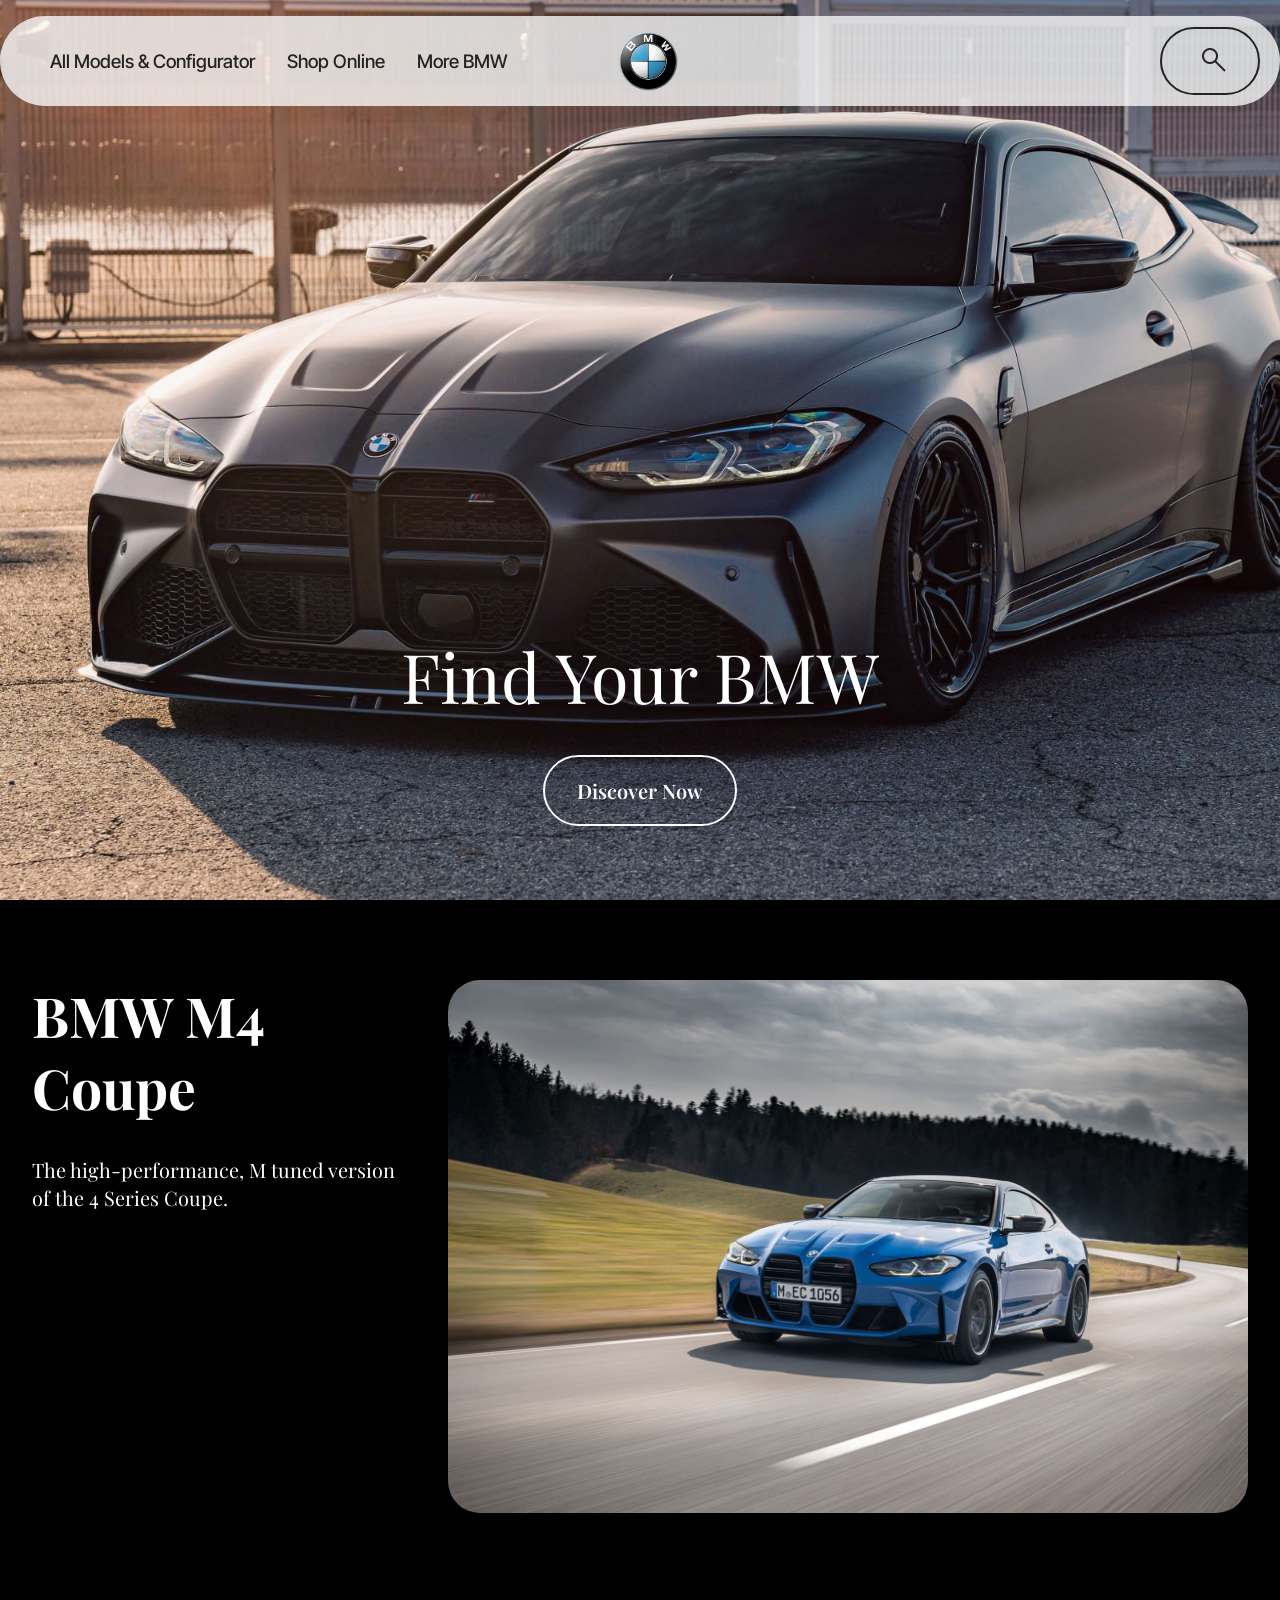
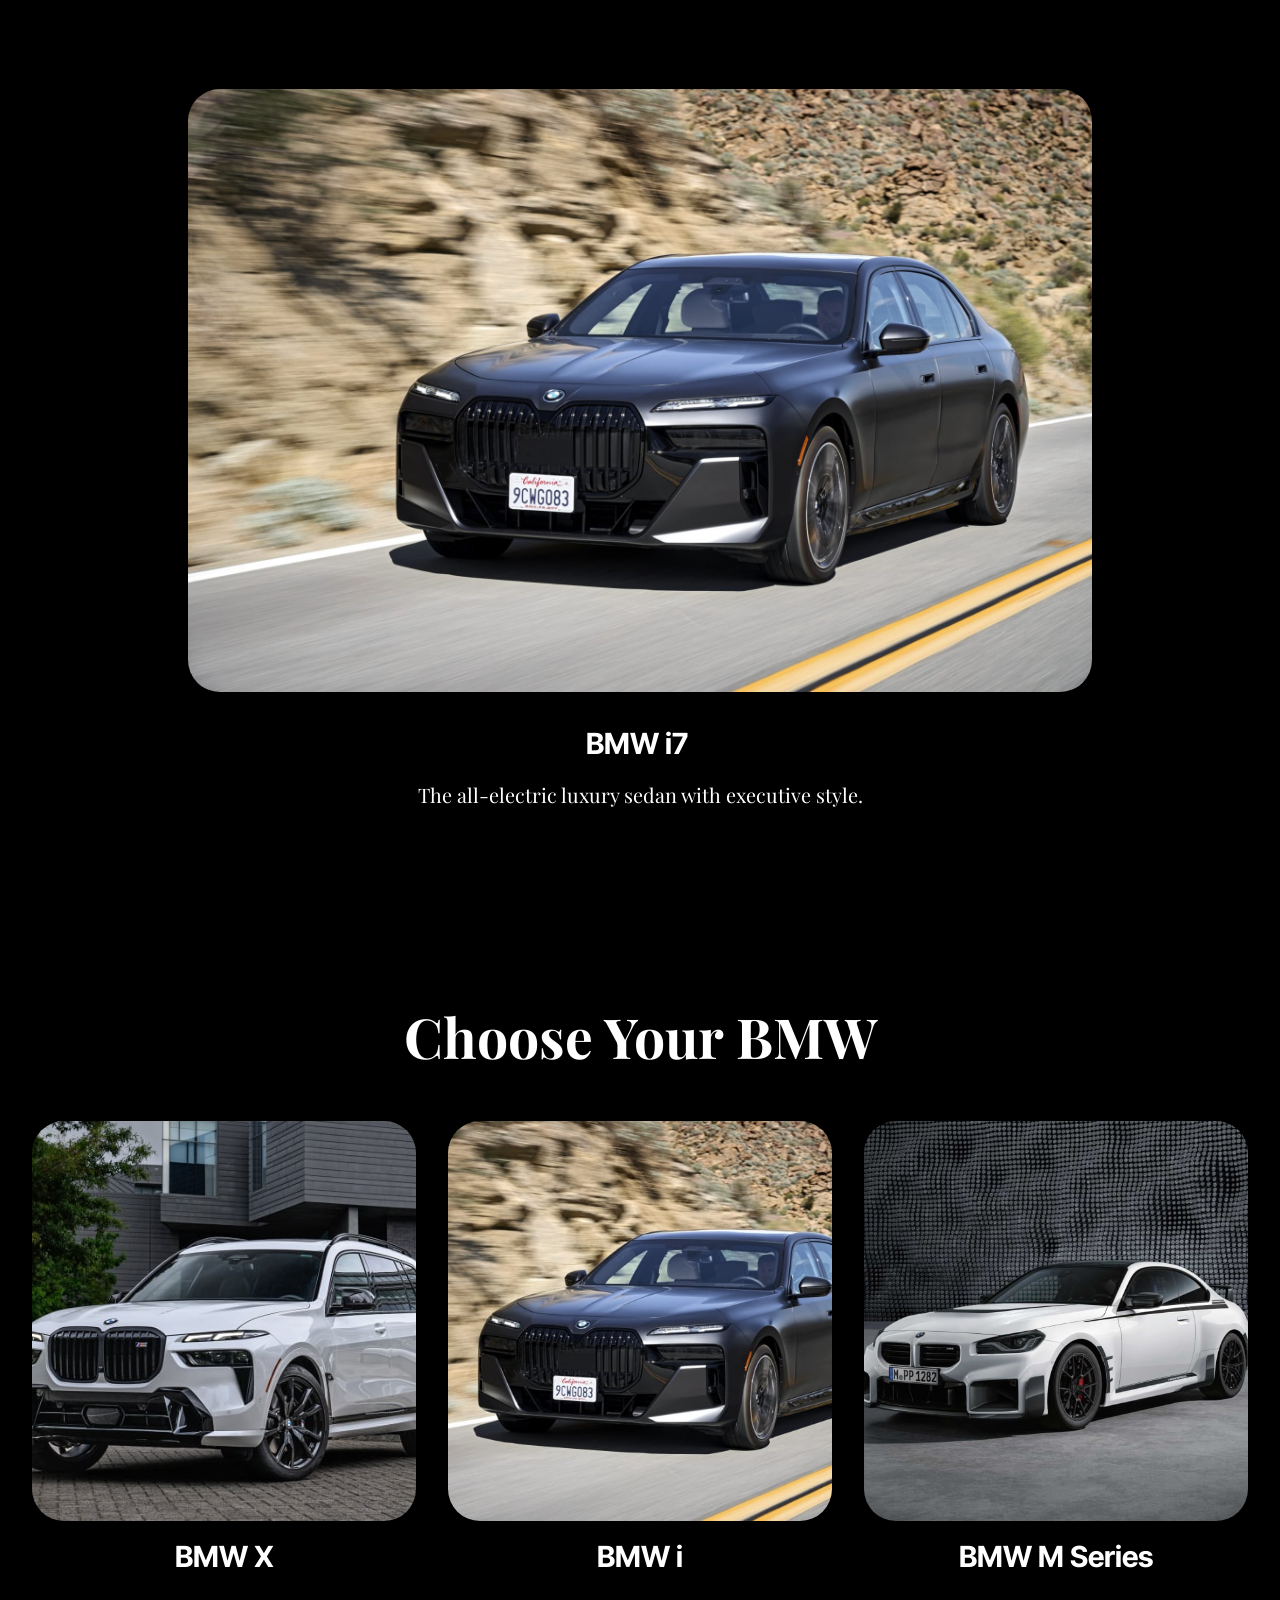
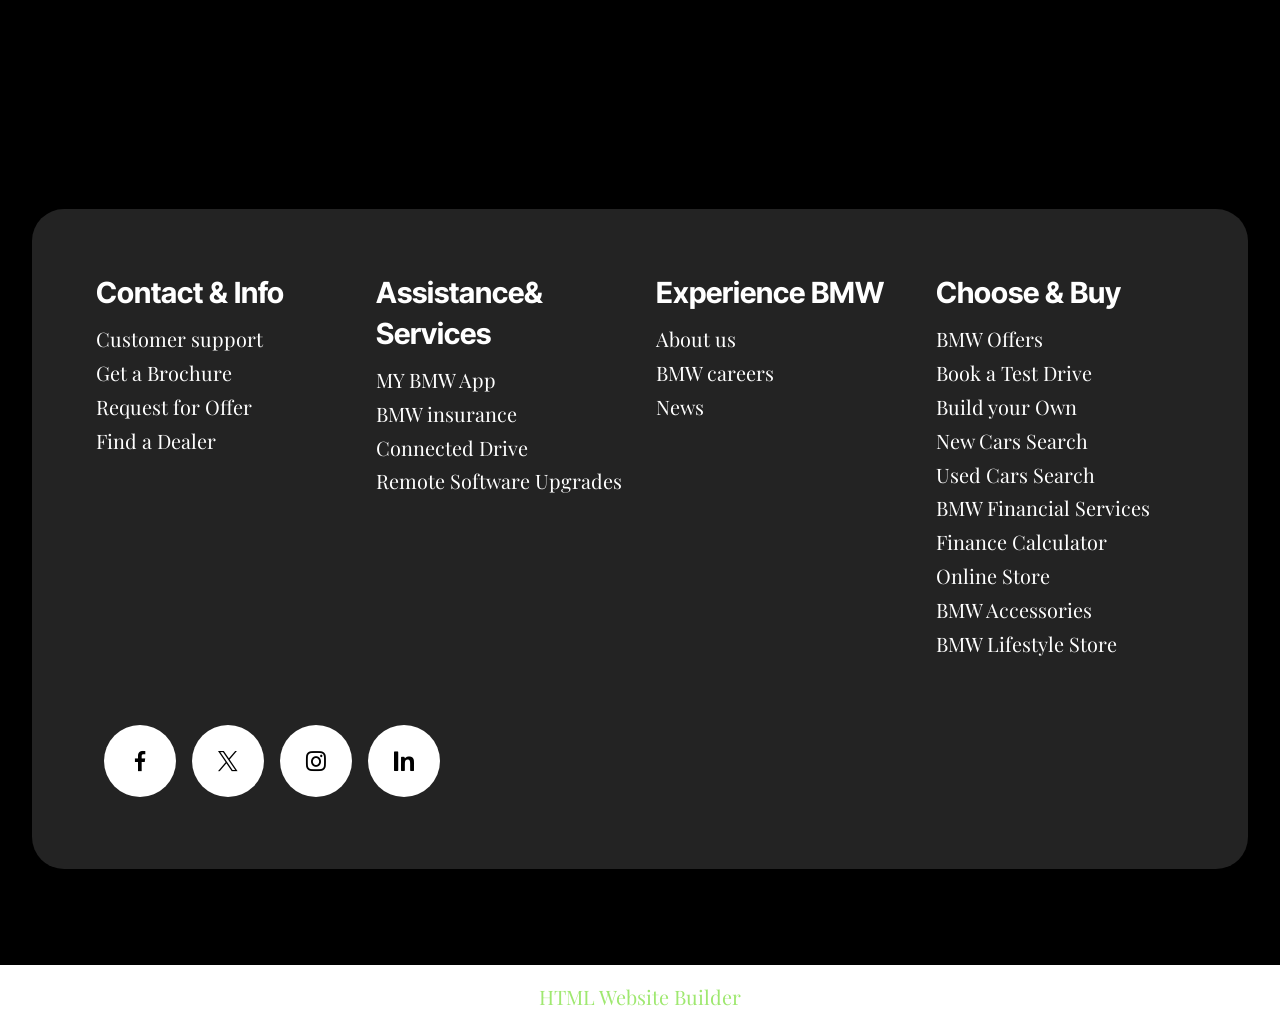
==== commit f90a711e: "create github pages" ====
--- a/BMW.html
+++ b/BMW.html
@@ -8,13 +8,13 @@
   <meta name="twitter:card" content="summary_large_image"/>
   <meta name="twitter:image:src" content="assets/images/BMW-meta.jpg">
   <meta property="og:image" content="assets/images/BMW-meta.jpg">
-  <meta name="twitter:title" content="Home">
+  <meta name="twitter:title" content="bmw">
   <meta name="viewport" content="width=device-width, initial-scale=1, minimum-scale=1">
   <link rel="shortcut icon" href="assets/images/mbr-354x354.png" type="image/x-icon">
   <meta name="description" content="">
   
   
-  <title>Home</title>
+  <title>bmw</title>
   <link rel="stylesheet" href="assets/web/assets/mobirise-icons2/mobirise2.css">
   <link rel="stylesheet" href="assets/bootstrap/css/bootstrap.min.css">
   <link rel="stylesheet" href="assets/parallax/jarallax.css">
@@ -25,7 +25,7 @@
   <noscript><link rel="stylesheet" href="https://fonts.googleapis.com/css?family=Playfair+Display:400,500,600,700,800,900,400i,500i,600i,700i,800i,900i&display=swap"></noscript>
   <link rel="preload" href="https://fonts.googleapis.com/css?family=Inter+Tight:100,200,300,400,500,600,700,800,900,100i,200i,300i,400i,500i,600i,700i,800i,900i&display=swap" as="style" onload="this.onload=null;this.rel='stylesheet'">
   <noscript><link rel="stylesheet" href="https://fonts.googleapis.com/css?family=Inter+Tight:100,200,300,400,500,600,700,800,900,100i,200i,300i,400i,500i,600i,700i,800i,900i&display=swap"></noscript>
-  <link rel="preload" as="style" href="assets/mobirise/css/mbr-additional.css?v=HJ4DO2"><link rel="stylesheet" href="assets/mobirise/css/mbr-additional.css?v=HJ4DO2" type="text/css">
+  <link rel="preload" as="style" href="assets/mobirise/css/mbr-additional.css?v=sjsTIR"><link rel="stylesheet" href="assets/mobirise/css/mbr-additional.css?v=sjsTIR" type="text/css">
 
   
   
@@ -101,7 +101,7 @@
       </div>
       <div class="col-lg-8 side-features">
         <div class="image-wrapper mb-4">
-          <img class="w-100" src="assets/images/bmw-m4-competition-coupe-xdrive-3-1638x1092.jpg" alt="Mobirise Website Builder">
+          <a href="https://www.bmw.com.my/en/all-models/m-series/bmw-4-series-m-models/bmw-m4-coupe.html"><img class="w-100" src="assets/images/bmw-m4-competition-coupe-xdrive-3-1638x1092.jpg" alt="Mobirise Website Builder"></a>
         </div>
       </div>
     </div>
@@ -118,7 +118,7 @@
     <div class="row justify-content-center">
       <div class="col-12 col-lg-9">
         <div class="image-wrapper mb-4">
-          <img class="w-100" src="assets/images/l-bmw-i7-xdrive60-scaled-1916x1278.jpg" alt="Mobirise Website Builder">
+          <a href="https://www.bmw.com.my/en-my/sl/vehiclefinder/details/018e9113-c767-7926-8b2b-e54c41fb6ce1?sorting=PRODUCTION_DATE_ASC&modelCode=52EJ&paint=P0A96&fabric=FVCF2&modelRangeCode=G70&options=S06C3,S03DN,S046A,S05DN,S06NX,S07M7,S04T6,S0710,S08WN,S04T3,S04T4,S02VB,S02VC,S06AK,S04F4,S04F5,S02VH,S0302,S06FH,S0548,S0428,S04FL,S0825,S04FM,S03DM,S04A2,S0775,S0853,S09T1,S0337,S09T2,S06AC,S0416,S06AE,S04V1,S0453,S0454,S0212,S03CD,S06PA,S05AU,S08TF,S08TG,S06CP,S02PA,S043C,S04U9,S0407,S0925,S04HA,S01FD,S0880,S0760,S06U3"><img class="w-100" src="assets/images/l-bmw-i7-xdrive60-scaled-1916x1278.jpg" alt="Mobirise Website Builder"></a>
         </div>
         <h4 class="mbr-description mbr-fonts-style mb-3 align-center display-5"><strong>BMW i7&nbsp;</strong></h4>
         <p class="mbr-description mbr-fonts-style mb-0 align-center display-7">The all-electric luxury sedan with executive style.</p>
@@ -143,36 +143,36 @@
 			<div class="item features-image col-12 col-md-6 col-lg-4 active">
 				<div class="item-wrapper">
 					<div class="item-img mb-3">
-						<img src="assets/images/1-2026-bmw-x7-m60i-front-view-815x458.jpg" alt="Mobirise Website Builder" title="">
+						<a href="https://www.bmw.com.my/en-my/sl/vehiclefinder/details/01907c06-6020-7310-ba18-d1e52b9e4d2d?filters=%257B%2522MARKETING_MODEL_RANGE%2522%253A%255B%2522X7_G07%2522%252C%2522X3_G45%2522%252C%2522X5_G05%2522%252C%2522X2_F39%2522%255D%257D&sorting=PRODUCTION_DATE_ASC&modelCode=28EMA7&paint=P0C4W&fabric=FKPSW&modelRangeCode=G07&options=S06C3,S03MB,S05DW,S06NX,S05AC,S08KM,S0Z60,S06AK,S02VH,S06BA,S0423,S0302,S08S3,S0548,S0428,S04FL,S0825,S02VS,S01DB,S04NN,S04A2,S01SL,S0258,S0456,S0699,S0776,S0853,S06AC,S06AE,S0417,S0418,S0494,S04UR,S0255,S0453,S0212,S01CE,S03AT,S05AS,S03AW,S08TG,S05AL,S02TB,S06CP,S02PA,S0688,S0328,S06U8,S0407,S0925,S0880,S0322,S04U5,S0323,S06U3"><img src="assets/images/1-2026-bmw-x7-m60i-front-view-815x458.jpg" alt="Mobirise Website Builder" title=""></a>
 					</div>
 					<div class="item-content align-left">
 						<h5 class="item-title mbr-fonts-style mt-0 mb-2 display-5"><strong>BMW X</strong></h5>
 						
-						<div class="mbr-section-btn item-footer"><a href="" class="btn item-btn btn-white-outline display-7">Learn Now</a></div>
+						
 					</div>
 				</div>
 			</div>
 			<div class="item features-image col-12 col-md-6 col-lg-4">
 				<div class="item-wrapper">
 					<div class="item-img mb-3">
-						<img src="assets/images/l-bmw-i7-xdrive60-scaled-815x543.jpg" alt="Mobirise Website Builder" title="" data-slide-to="1" data-bs-slide-to="1">
+						<a href="https://www.bmw.com.my/en-my/sl/vehiclefinder/details/018e9113-c767-7926-8b2b-e54c41fb6ce1?sorting=PRODUCTION_DATE_ASC&modelCode=52EJ&paint=P0A96&fabric=FVCF2&modelRangeCode=G70&options=S06C3,S03DN,S046A,S05DN,S06NX,S07M7,S04T6,S0710,S08WN,S04T3,S04T4,S02VB,S02VC,S06AK,S04F4,S04F5,S02VH,S0302,S06FH,S0548,S0428,S04FL,S0825,S04FM,S03DM,S04A2,S0775,S0853,S09T1,S0337,S09T2,S06AC,S0416,S06AE,S04V1,S0453,S0454,S0212,S03CD,S06PA,S05AU,S08TF,S08TG,S06CP,S02PA,S043C,S04U9,S0407,S0925,S04HA,S01FD,S0880,S0760,S06U3"><img src="assets/images/l-bmw-i7-xdrive60-scaled-815x543.jpg" alt="Mobirise Website Builder" title="" data-slide-to="1" data-bs-slide-to="1"></a>
 					</div>
 					<div class="item-content align-left">
 						<h5 class="item-title mbr-fonts-style mb-2 mt-0 display-5"><strong>BMW i</strong></h5>
 						
-						<div class="mbr-section-btn item-footer"><a href="" class="btn item-btn btn-white-outline display-7">Learn Now</a></div>
+						
 					</div>
 				</div>
 			</div>
 			<div class="item features-image col-12 col-md-6 col-lg-4">
 				<div class="item-wrapper">
 					<div class="item-img mb-3">
-						<img src="assets/images/p90484609-the-bmw-m-performance-parts-for-the-all-new-bmw-m2-10-2022-2000px-815x611.jpg" alt="Mobirise Website Builder" title="" data-slide-to="2" data-bs-slide-to="2">
+						<a href="https://configure.bmw.com.my/en_MY/configure/G87/22DM/FMAMM,P0C6E,S01MB,S01YL,S02MD,S02PA,S02T4,S02TB,S02VB,S02VC,S02VF,S0322,S03M5,S03MF,S040C,S0423,S0428,S0430,S0431,S043A,S0459,S0465,S0488,S0493,S04GQ,S04MC,S04UR,S0534,S0544,S0548,S0552,S05AC,S05AS,S05DM,S0688,S06AC,S06AE,S06AK,S06C3,S06CP,S06NX,S06PA,S06U3,S06VB,S0712,S0760,S0775,S0825,S0853,S0880,S08KM,S08TF,S08TG,S08WD,S08WM,S0925,S0Z22"><img src="assets/images/p90484609-the-bmw-m-performance-parts-for-the-all-new-bmw-m2-10-2022-2000px-815x611.jpg" alt="Mobirise Website Builder" title="" data-slide-to="2" data-bs-slide-to="2"></a>
 					</div>
 					<div class="item-content align-left">
 						<h5 class="item-title mbr-fonts-style mb-2 mt-0 display-5"><strong>BMW M Series</strong></h5>
 						
-						<div class="mbr-section-btn item-footer"><a href="" class="btn item-btn btn-white-outline display-7">Learn Now</a></div>
+						
 					</div>
 				</div>
 			</div>
@@ -258,7 +258,7 @@
 			
 		</div>
 	</div>
-</section><section class="display-7" style="padding: 0;align-items: center;justify-content: center;flex-wrap: wrap;    align-content: center;display: flex;position: relative;height: 4rem;"><a href="https://mobiri.se/" style="flex: 1 1;height: 4rem;position: absolute;width: 100%;z-index: 1;"><img alt="" style="height: 4rem;" src="[data-uri]"></a><p style="margin: 0;text-align: center;" class="display-7">&#8204;</p><a style="z-index:1" href="https://mobirise.com">Mobirise </a></section><script src="assets/bootstrap/js/bootstrap.bundle.min.js"></script>  <script src="assets/parallax/jarallax.js"></script>  <script src="assets/smoothscroll/smooth-scroll.js"></script>  <script src="assets/ytplayer/index.js"></script>  <script src="assets/dropdown/js/navbar-dropdown.js"></script>  <script src="assets/theme/js/script.js"></script>  
+</section><section class="display-7" style="padding: 0;align-items: center;justify-content: center;flex-wrap: wrap;    align-content: center;display: flex;position: relative;height: 4rem;"><a href="https://mobiri.se/4654944" style="flex: 1 1;height: 4rem;position: absolute;width: 100%;z-index: 1;"><img alt="" style="height: 4rem;" src="[data-uri]"></a><p style="margin: 0;text-align: center;" class="display-7">&#8204;</p><a style="z-index:1" href="https://mobirise.com/html-builder.html">HTML Website Builder</a></section><script src="assets/bootstrap/js/bootstrap.bundle.min.js"></script>  <script src="assets/parallax/jarallax.js"></script>  <script src="assets/smoothscroll/smooth-scroll.js"></script>  <script src="assets/ytplayer/index.js"></script>  <script src="assets/dropdown/js/navbar-dropdown.js"></script>  <script src="assets/theme/js/script.js"></script>  
   
   
 </body>
--- a/assets/mobirise/css/mbr-additional.css
+++ b/assets/mobirise/css/mbr-additional.css
@@ -1632,3 +1632,690 @@
 .cid-vfZgnJU293 .copyright {
   color: #000000;
 }
+.cid-vfYDZCMAYK {
+  z-index: 1000;
+  width: 100%;
+}
+.cid-vfYDZCMAYK .dropdown-item:before {
+  font-family: Moririse2 !important;
+  content: "\e966";
+  display: inline-block;
+  width: 0;
+  position: absolute;
+  left: 1rem;
+  top: 0.5rem;
+  margin-right: 0.5rem;
+  line-height: 1;
+  font-size: inherit;
+  vertical-align: middle;
+  text-align: center;
+  overflow: hidden;
+  transform: scale(0, 1);
+  transition: all 0.25s ease-in-out;
+}
+@media (max-width: 767px) {
+  .cid-vfYDZCMAYK .navbar-toggler {
+    transform: scale(0.8);
+  }
+}
+.cid-vfYDZCMAYK .navbar-nav {
+  margin: auto;
+  margin-left: 0;
+}
+@media (min-width: 992px) {
+  .cid-vfYDZCMAYK .navbar-nav {
+    max-width: 45%;
+  }
+}
+.cid-vfYDZCMAYK .navbar-nav .nav-item {
+  padding: 0 !important;
+  transition: .3s all !important;
+}
+.cid-vfYDZCMAYK .navbar-nav .nav-item .nav-link {
+  padding: 16px !important;
+  margin: 0 !important;
+  border-radius: 1rem !important;
+  transition: .3s all !important;
+}
+.cid-vfYDZCMAYK .navbar-nav .nav-item .nav-link:hover {
+  background-color: rgba(27, 31, 10, 0.06);
+}
+.cid-vfYDZCMAYK .navbar-nav .open .nav-link::after {
+  transform: rotate(180deg);
+}
+@media (min-width: 992px) {
+  .cid-vfYDZCMAYK .navbar-nav .open .nav-link::before {
+    content: "";
+    width: 100%;
+    height: 20px;
+    top: 100%;
+    background: transparent;
+    position: absolute;
+  }
+}
+.cid-vfYDZCMAYK .navbar-nav .dropdown-item {
+  padding: 12px !important;
+  border-radius: 0.5rem !important;
+  margin: 0 8px !important;
+  transition: .3s all !important;
+}
+.cid-vfYDZCMAYK .navbar-nav .dropdown-item:hover {
+  background-color: rgba(27, 31, 10, 0.06);
+}
+@media (min-width: 992px) {
+  .cid-vfYDZCMAYK .navbar-nav {
+    padding-left: 1.5rem;
+  }
+}
+.cid-vfYDZCMAYK .navbar-logo {
+  padding-left: 1rem;
+  margin: 0 !important;
+}
+@media (min-width: 992px) {
+  .cid-vfYDZCMAYK .navbar-logo {
+    position: absolute;
+    left: 50%;
+    top: 50%;
+    transform: translate(-50%, -50%);
+  }
+}
+@media (max-width: 767px) {
+  .cid-vfYDZCMAYK .navbar-logo {
+    padding-left: 1rem;
+  }
+}
+.cid-vfYDZCMAYK .navbar-brand {
+  flex-shrink: 0;
+  align-items: center;
+  margin-right: 0;
+  padding: 10px 0;
+  transition: all 0.3s;
+  word-break: break-word;
+  z-index: 1;
+}
+.cid-vfYDZCMAYK .navbar-brand img {
+  max-width: 100%;
+  max-height: 100%;
+  border-radius: 0px !important;
+}
+.cid-vfYDZCMAYK .navbar-brand .navbar-caption {
+  line-height: inherit !important;
+}
+.cid-vfYDZCMAYK .navbar-brand .navbar-logo a {
+  outline: none;
+}
+.cid-vfYDZCMAYK .nav-link {
+  width: fit-content;
+  position: relative;
+}
+.cid-vfYDZCMAYK .navbar-caption {
+  padding-left: 2rem;
+  padding-right: .5rem;
+}
+@media (max-width: 767px) {
+  .cid-vfYDZCMAYK .navbar-caption {
+    padding-left: 1rem;
+  }
+}
+@media (max-width: 767px) {
+  .cid-vfYDZCMAYK .nav-dropdown {
+    padding-bottom: 0.5rem;
+  }
+}
+.cid-vfYDZCMAYK .nav-dropdown .link.dropdown-toggle::after {
+  margin-left: 0.5rem;
+  margin-top: 0.2rem;
+  transition: .3s all;
+}
+.cid-vfYDZCMAYK .container {
+  display: flex;
+  height: 90px;
+  position: relative;
+  padding: 0.5rem 0.6rem;
+  flex-wrap: nowrap;
+  background: rgba(247, 247, 247, 0.8) !important;
+  left: 0;
+  right: 0;
+  -webkit-box-pack: justify;
+  -ms-flex-pack: justify;
+  justify-content: flex-end;
+  -webkit-box-align: center;
+  -webkit-align-items: center;
+  -ms-flex-align: center;
+  align-items: center;
+  border-radius: 100vw;
+  margin-top: 1rem;
+  background-color: #f7f7f7;
+  box-shadow: 0 30px 60px 0 rgba(27, 31, 10, 0.08);
+}
+@media (max-width: 992px) {
+  .cid-vfYDZCMAYK .container {
+    padding-right: 2rem;
+  }
+}
+@media (max-width: 767px) {
+  .cid-vfYDZCMAYK .container {
+    width: 95%;
+    height: 56px !important;
+    padding-right: 1rem;
+    margin-top: 0rem;
+  }
+}
+.cid-vfYDZCMAYK .iconfont-wrapper {
+  color: #000000 !important;
+  font-size: 1.5rem;
+  padding-right: 0.5rem;
+}
+.cid-vfYDZCMAYK .dropdown-menu {
+  flex-wrap: wrap;
+  flex-direction: column;
+  max-width: 100%;
+  padding: 12px 4px !important;
+  border-radius: 1.5rem;
+  transition: .3s all !important;
+  min-width: auto;
+  background: #f7f7f7;
+  background: rgba(247, 247, 247, 0.8) !important;
+}
+.cid-vfYDZCMAYK .nav-item:focus,
+.cid-vfYDZCMAYK .nav-link:focus {
+  outline: none;
+}
+.cid-vfYDZCMAYK .dropdown .dropdown-menu .dropdown-item {
+  width: auto;
+  transition: all 0.25s ease-in-out;
+}
+.cid-vfYDZCMAYK .dropdown .dropdown-menu .dropdown-item::after {
+  right: 0.5rem;
+}
+.cid-vfYDZCMAYK .dropdown .dropdown-menu .dropdown-item .mbr-iconfont {
+  margin-right: 0.5rem;
+  vertical-align: sub;
+}
+.cid-vfYDZCMAYK .dropdown .dropdown-menu .dropdown-item .mbr-iconfont:before {
+  display: inline-block;
+  transform: scale(1, 1);
+  transition: all 0.25s ease-in-out;
+}
+.cid-vfYDZCMAYK .collapsed .dropdown-menu .dropdown-item:before {
+  display: none;
+}
+.cid-vfYDZCMAYK .collapsed .dropdown .dropdown-menu .dropdown-item {
+  padding: 0.235em 1.5em 0.235em 1.5em !important;
+  transition: none;
+  margin: 0 !important;
+}
+.cid-vfYDZCMAYK .navbar {
+  min-height: 90px;
+  transition: all 0.3s;
+  border-bottom: 1px solid transparent;
+  background: transparent !important;
+  padding: 0 !important;
+  border: none !important;
+  box-shadow: none !important;
+  border-radius: 0 !important;
+}
+.cid-vfYDZCMAYK .navbar.opened {
+  transition: all 0.3s;
+}
+.cid-vfYDZCMAYK .navbar .dropdown-item {
+  padding: 0.5rem 1.8rem;
+}
+.cid-vfYDZCMAYK .navbar .navbar-logo img {
+  width: auto;
+}
+.cid-vfYDZCMAYK .navbar .navbar-collapse {
+  justify-content: flex-end;
+}
+.cid-vfYDZCMAYK .navbar.collapsed {
+  justify-content: center;
+}
+.cid-vfYDZCMAYK .navbar.collapsed .nav-item .nav-link::before {
+  display: none;
+}
+.cid-vfYDZCMAYK .navbar.collapsed.opened .dropdown-menu {
+  top: 0;
+}
+@media (min-width: 992px) {
+  .cid-vfYDZCMAYK .navbar.collapsed.opened:not(.navbar-short) .navbar-collapse {
+    max-height: calc(98.5vh - 3.6rem);
+  }
+}
+.cid-vfYDZCMAYK .navbar.collapsed .dropdown-menu .dropdown-submenu {
+  left: 0 !important;
+}
+.cid-vfYDZCMAYK .navbar.collapsed .dropdown-menu .dropdown-item:after {
+  right: auto;
+}
+.cid-vfYDZCMAYK .navbar.collapsed .dropdown-menu .dropdown-toggle[data-toggle="dropdown-submenu"]:after {
+  margin-left: 0.5rem;
+  margin-top: 0.2rem;
+  border-top: 0.35em solid;
+  border-right: 0.35em solid transparent;
+  border-left: 0.35em solid transparent;
+  border-bottom: 0;
+  top: 41%;
+}
+.cid-vfYDZCMAYK .navbar.collapsed ul.navbar-nav li {
+  margin: auto;
+}
+.cid-vfYDZCMAYK .navbar.collapsed .dropdown-menu .dropdown-item {
+  padding: 0.25rem 1.5rem;
+  text-align: center;
+}
+.cid-vfYDZCMAYK .navbar.collapsed .icons-menu {
+  padding-left: 0;
+  padding-right: 0;
+  padding-top: 0.5rem;
+  padding-bottom: 0.5rem;
+}
+@media (max-width: 767px) {
+  .cid-vfYDZCMAYK .navbar {
+    min-height: 72px;
+  }
+  .cid-vfYDZCMAYK .navbar .navbar-logo img {
+    height: 2rem !important;
+  }
+}
+@media (max-width: 991px) {
+  .cid-vfYDZCMAYK .navbar .nav-item .nav-link::before {
+    display: none;
+  }
+  .cid-vfYDZCMAYK .navbar.opened .dropdown-menu {
+    top: 0;
+  }
+  .cid-vfYDZCMAYK .navbar .dropdown-menu .dropdown-submenu {
+    left: 0 !important;
+  }
+  .cid-vfYDZCMAYK .navbar .dropdown-menu .dropdown-item:after {
+    right: auto;
+  }
+  .cid-vfYDZCMAYK .navbar .dropdown-menu .dropdown-toggle[data-toggle="dropdown-submenu"]:after {
+    margin-left: 0.5rem;
+    margin-top: 0.2rem;
+    border-top: 0.35em solid;
+    border-right: 0.35em solid transparent;
+    border-left: 0.35em solid transparent;
+    border-bottom: 0;
+    top: 40%;
+  }
+  .cid-vfYDZCMAYK .navbar .dropdown-menu .dropdown-item {
+    padding: 0.25rem 1.5rem !important;
+    text-align: center;
+  }
+  .cid-vfYDZCMAYK .navbar .navbar-brand {
+    flex-shrink: initial;
+    flex-basis: auto;
+    word-break: break-word;
+    padding-right: 10px;
+  }
+  .cid-vfYDZCMAYK .navbar .navbar-toggler {
+    flex-basis: auto;
+  }
+  .cid-vfYDZCMAYK .navbar .icons-menu {
+    padding-left: 0;
+    padding-top: 0.5rem;
+    padding-bottom: 0.5rem;
+  }
+}
+.cid-vfYDZCMAYK .navbar.navbar-short .navbar-logo img {
+  height: 2rem;
+}
+.cid-vfYDZCMAYK .dropdown-item.active,
+.cid-vfYDZCMAYK .dropdown-item:active {
+  background-color: transparent;
+}
+.cid-vfYDZCMAYK .navbar-expand-lg .navbar-nav .nav-link {
+  padding: 0;
+}
+.cid-vfYDZCMAYK .nav-dropdown .link.dropdown-toggle {
+  margin-right: 1.667em;
+}
+.cid-vfYDZCMAYK .nav-dropdown .link.dropdown-toggle[aria-expanded="true"] {
+  margin-right: 0;
+  padding: 0.667em 1.667em;
+}
+.cid-vfYDZCMAYK .navbar.navbar-expand-lg .dropdown .dropdown-menu {
+  background: #f7f7f7;
+}
+.cid-vfYDZCMAYK .navbar.navbar-expand-lg .dropdown .dropdown-menu .dropdown-submenu {
+  margin: 0;
+  left: 105%;
+  transform: none;
+  top: -12px;
+}
+.cid-vfYDZCMAYK .navbar .dropdown.open > .dropdown-menu {
+  display: flex;
+}
+.cid-vfYDZCMAYK ul.navbar-nav {
+  flex-wrap: wrap;
+}
+.cid-vfYDZCMAYK .navbar-buttons {
+  text-align: center;
+  min-width: 140px;
+}
+@media (max-width: 992px) {
+  .cid-vfYDZCMAYK .navbar-buttons {
+    text-align: left;
+  }
+}
+.cid-vfYDZCMAYK button.navbar-toggler {
+  outline: none;
+  width: 31px;
+  height: 20px;
+  cursor: pointer;
+  transition: all 0.2s;
+  position: relative;
+  align-self: center;
+}
+.cid-vfYDZCMAYK button.navbar-toggler .hamburger span {
+  position: absolute;
+  right: 0;
+  width: 30px;
+  height: 2px;
+  border-right: 5px;
+  background-color: #232323;
+}
+.cid-vfYDZCMAYK button.navbar-toggler .hamburger span:nth-child(1) {
+  top: 0;
+  transition: all 0.2s;
+}
+.cid-vfYDZCMAYK button.navbar-toggler .hamburger span:nth-child(2) {
+  top: 8px;
+  transition: all 0.15s;
+}
+.cid-vfYDZCMAYK button.navbar-toggler .hamburger span:nth-child(3) {
+  top: 8px;
+  transition: all 0.15s;
+}
+.cid-vfYDZCMAYK button.navbar-toggler .hamburger span:nth-child(4) {
+  top: 16px;
+  transition: all 0.2s;
+}
+.cid-vfYDZCMAYK nav.opened .hamburger span:nth-child(1) {
+  top: 8px;
+  width: 0;
+  opacity: 0;
+  right: 50%;
+  transition: all 0.2s;
+}
+.cid-vfYDZCMAYK nav.opened .hamburger span:nth-child(2) {
+  transform: rotate(45deg);
+  transition: all 0.25s;
+}
+.cid-vfYDZCMAYK nav.opened .hamburger span:nth-child(3) {
+  transform: rotate(-45deg);
+  transition: all 0.25s;
+}
+.cid-vfYDZCMAYK nav.opened .hamburger span:nth-child(4) {
+  top: 8px;
+  width: 0;
+  opacity: 0;
+  right: 50%;
+  transition: all 0.2s;
+}
+.cid-vfYDZCMAYK .navbar-dropdown {
+  padding: 0 1rem;
+}
+.cid-vfYDZCMAYK a.nav-link {
+  display: flex;
+  align-items: center;
+  justify-content: center;
+}
+.cid-vfYDZCMAYK .icons-menu {
+  flex-wrap: nowrap;
+  display: flex;
+  justify-content: center;
+  padding-left: 1rem;
+  padding-right: 1rem;
+  padding-top: 0.3rem;
+  text-align: center;
+}
+@media (max-width: 992px) {
+  .cid-vfYDZCMAYK .icons-menu {
+    justify-content: flex-start;
+    margin-bottom: .5rem;
+  }
+}
+@media screen and (-ms-high-contrast: active), (-ms-high-contrast: none) {
+  .cid-vfYDZCMAYK .navbar {
+    height: 70px;
+  }
+  .cid-vfYDZCMAYK .navbar.opened {
+    height: auto;
+  }
+  .cid-vfYDZCMAYK .nav-item .nav-link:hover::before {
+    width: 175%;
+    max-width: calc(100% + 2rem);
+    left: -1rem;
+  }
+}
+.cid-vfYDZCMAYK .navbar .dropdown > .dropdown-menu {
+  display: none;
+  width: max-content;
+  max-width: 500px !important;
+  transform: translateX(-50%);
+  top: calc(100% + 20px);
+  left: 50%;
+}
+.cid-vfYDZCMAYK .navbar .dropdown > .dropdown-menu .dropdown-item {
+  line-height: 1 !important;
+}
+.cid-vfYDZCMAYK .navbar .dropdown > .dropdown-menu .dropdown .dropdown-item {
+  align-items: center;
+  display: flex;
+  height: max-content !important;
+  min-height: max-content !important;
+}
+.cid-vfYDZCMAYK .navbar .dropdown > .dropdown-menu .dropdown .dropdown-item::after {
+  display: inline-block;
+  position: static;
+  margin-left: 0.5rem;
+  margin-top: 0;
+  margin-right: 0;
+  margin-bottom: 0;
+  transition: .3s all;
+  transform: rotate(-90deg);
+}
+.cid-vfYDZCMAYK .navbar .dropdown > .dropdown-menu .dropdown.open .dropdown-item::after {
+  transform: rotate(0deg);
+}
+.cid-vfYDZCMAYK .mbr-section-btn {
+  margin: -0.6rem -0.6rem;
+}
+.cid-vfYDZCMAYK .navbar-toggler {
+  margin-left: 12px;
+  margin-right: 8px;
+  order: 1000;
+}
+@media (max-width: 991px) {
+  .cid-vfYDZCMAYK .navbar-brand {
+    margin-right: auto;
+  }
+  .cid-vfYDZCMAYK .navbar-collapse {
+    z-index: -1 !important;
+    position: absolute;
+    top: 110%;
+    left: 0;
+    width: 100%;
+    padding: 1rem;
+    border-radius: 1.5rem;
+    background: #f7f7f7;
+    opacity: 1;
+    border-color: rgba(247, 247, 247, 0.8) !important;
+    background: rgba(247, 247, 247, 0.8) !important;
+    backdrop-filter: blur(8px);
+  }
+  .cid-vfYDZCMAYK .navbar-nav .nav-item .nav-link::after {
+    margin-left: 10px;
+  }
+  .cid-vfYDZCMAYK .navbar-nav .dropdown-item:hover {
+    background-color: rgba(27, 31, 10, 0.06);
+  }
+  .cid-vfYDZCMAYK .navbar .dropdown > .dropdown-menu {
+    max-width: 100% !important;
+    transform: translateX(0);
+    top: 10px;
+    left: 0;
+    padding: 8px !important;
+    border-radius: 1rem;
+    background-color: rgba(27, 31, 10, 0.04) !important;
+  }
+  .cid-vfYDZCMAYK .navbar .dropdown > .dropdown-menu .dropdown-item {
+    padding: 8px !important;
+    line-height: 1 !important;
+    margin-bottom: 4px !important;
+  }
+  .cid-vfYDZCMAYK .navbar .dropdown > .dropdown-menu .dropdown .dropdown-item {
+    align-items: center;
+    display: flex;
+    height: max-content !important;
+    min-height: max-content !important;
+  }
+  .cid-vfYDZCMAYK .navbar .dropdown > .dropdown-menu .dropdown .dropdown-item::after {
+    display: inline-block;
+    position: static;
+    margin-left: 0.5rem;
+    margin-top: 0;
+    margin-right: 0;
+    margin-bottom: 0;
+    transition: .3s all;
+    transform: rotate(0deg);
+  }
+  .cid-vfYDZCMAYK .navbar .dropdown > .dropdown-menu .dropdown.open .dropdown-item::after {
+    transform: rotate(180deg);
+  }
+  .cid-vfYDZCMAYK .navbar .dropdown > .dropdown-menu .dropdown-submenu {
+    position: static;
+    width: 100%;
+    max-width: 100% !important;
+    transform: translateX(0) !important;
+    top: 0;
+    left: 0;
+    padding: 8px !important;
+    border-radius: 1rem;
+    background-color: rgba(27, 31, 10, 0.04) !important;
+  }
+  .cid-vfYDZCMAYK .navbar .dropdown.open > .dropdown-menu {
+    display: flex !important;
+    flex-direction: column;
+    align-items: flex-start;
+  }
+}
+@media (max-width: 575px) {
+  .cid-vfYDZCMAYK .navbar-collapse {
+    padding: 1rem;
+  }
+}
+.cid-vfZgnJU293 {
+  padding-top: 6rem;
+  padding-bottom: 6rem;
+  background-color: #000000;
+}
+.cid-vfZgnJU293 .mbr-fallback-image.disabled {
+  display: none;
+}
+.cid-vfZgnJU293 .mbr-fallback-image {
+  display: block;
+  background-size: cover;
+  background-position: center center;
+  width: 100%;
+  height: 100%;
+  position: absolute;
+  top: 0;
+}
+.cid-vfZgnJU293 .footer-col {
+  justify-content: space-between;
+  display: flex;
+}
+@media (max-width: 767px) {
+  .cid-vfZgnJU293 .footer-col {
+    flex-direction: column;
+  }
+}
+.cid-vfZgnJU293 .row {
+  background: #232323;
+  padding: 4rem 3rem;
+  border-radius: 2rem;
+  margin: 0;
+}
+@media (max-width: 767px) {
+  .cid-vfZgnJU293 .row {
+    padding: 2rem 0.5rem;
+  }
+}
+@media (min-width: 768px) and (max-width: 991px) {
+  .cid-vfZgnJU293 .row {
+    padding: 2.25rem 1.25rem;
+  }
+}
+@media (min-width: 992px) {
+  .cid-vfZgnJU293 .row {
+    padding: 4rem 3rem;
+  }
+}
+@media (max-width: 767px) {
+  .cid-vfZgnJU293 .mbr-section-btn {
+    text-align: center;
+  }
+}
+.cid-vfZgnJU293 .social-row {
+  display: flex;
+  flex-wrap: wrap;
+}
+.cid-vfZgnJU293 .soc-item {
+  margin: 8px;
+}
+.cid-vfZgnJU293 .soc-item a:hover .mbr-iconfont,
+.cid-vfZgnJU293 .soc-item a:focus .mbr-iconfont {
+  background-color: #f7f7f7;
+}
+.cid-vfZgnJU293 .soc-item a .mbr-iconfont {
+  width: 72px;
+  height: 72px;
+  display: flex;
+  align-items: center;
+  justify-content: center;
+  border-radius: 100%;
+  font-size: 20px;
+  background-color: #ffffff;
+  color: #000000;
+  transition: all 0.3s ease-in-out;
+}
+@media (max-width: 767px) {
+  .cid-vfZgnJU293 .row {
+    text-align: center;
+  }
+  .cid-vfZgnJU293 .social-row {
+    justify-content: center;
+  }
+}
+.cid-vfZgnJU293 .list {
+  list-style: none;
+  padding-left: 0;
+  color: #502274;
+}
+@media (max-width: 991px) {
+  .cid-vfZgnJU293 .list {
+    margin-bottom: 2rem;
+  }
+}
+@media (min-width: 992px) {
+  .cid-vfZgnJU293 .list {
+    margin-bottom: 0rem;
+  }
+}
+.cid-vfZgnJU293 .mbr-text {
+  color: #bbbbbb;
+}
+.cid-vfZgnJU293 .mbr-section-subtitle {
+  color: #ffffff;
+  text-align: justify;
+}
+.cid-vfZgnJU293 .list,
+.cid-vfZgnJU293 .item-wrap {
+  color: #ffffff;
+}
+.cid-vfZgnJU293 .copyright {
+  color: #000000;
+}
--- a/assets/mobirise/css/mbr-additional.css
+++ b/assets/mobirise/css/mbr-additional.css
@@ -1632,3 +1632,690 @@
 .cid-vfZgnJU293 .copyright {
   color: #000000;
 }
+.cid-vfYDZCMAYK {
+  z-index: 1000;
+  width: 100%;
+}
+.cid-vfYDZCMAYK .dropdown-item:before {
+  font-family: Moririse2 !important;
+  content: "\e966";
+  display: inline-block;
+  width: 0;
+  position: absolute;
+  left: 1rem;
+  top: 0.5rem;
+  margin-right: 0.5rem;
+  line-height: 1;
+  font-size: inherit;
+  vertical-align: middle;
+  text-align: center;
+  overflow: hidden;
+  transform: scale(0, 1);
+  transition: all 0.25s ease-in-out;
+}
+@media (max-width: 767px) {
+  .cid-vfYDZCMAYK .navbar-toggler {
+    transform: scale(0.8);
+  }
+}
+.cid-vfYDZCMAYK .navbar-nav {
+  margin: auto;
+  margin-left: 0;
+}
+@media (min-width: 992px) {
+  .cid-vfYDZCMAYK .navbar-nav {
+    max-width: 45%;
+  }
+}
+.cid-vfYDZCMAYK .navbar-nav .nav-item {
+  padding: 0 !important;
+  transition: .3s all !important;
+}
+.cid-vfYDZCMAYK .navbar-nav .nav-item .nav-link {
+  padding: 16px !important;
+  margin: 0 !important;
+  border-radius: 1rem !important;
+  transition: .3s all !important;
+}
+.cid-vfYDZCMAYK .navbar-nav .nav-item .nav-link:hover {
+  background-color: rgba(27, 31, 10, 0.06);
+}
+.cid-vfYDZCMAYK .navbar-nav .open .nav-link::after {
+  transform: rotate(180deg);
+}
+@media (min-width: 992px) {
+  .cid-vfYDZCMAYK .navbar-nav .open .nav-link::before {
+    content: "";
+    width: 100%;
+    height: 20px;
+    top: 100%;
+    background: transparent;
+    position: absolute;
+  }
+}
+.cid-vfYDZCMAYK .navbar-nav .dropdown-item {
+  padding: 12px !important;
+  border-radius: 0.5rem !important;
+  margin: 0 8px !important;
+  transition: .3s all !important;
+}
+.cid-vfYDZCMAYK .navbar-nav .dropdown-item:hover {
+  background-color: rgba(27, 31, 10, 0.06);
+}
+@media (min-width: 992px) {
+  .cid-vfYDZCMAYK .navbar-nav {
+    padding-left: 1.5rem;
+  }
+}
+.cid-vfYDZCMAYK .navbar-logo {
+  padding-left: 1rem;
+  margin: 0 !important;
+}
+@media (min-width: 992px) {
+  .cid-vfYDZCMAYK .navbar-logo {
+    position: absolute;
+    left: 50%;
+    top: 50%;
+    transform: translate(-50%, -50%);
+  }
+}
+@media (max-width: 767px) {
+  .cid-vfYDZCMAYK .navbar-logo {
+    padding-left: 1rem;
+  }
+}
+.cid-vfYDZCMAYK .navbar-brand {
+  flex-shrink: 0;
+  align-items: center;
+  margin-right: 0;
+  padding: 10px 0;
+  transition: all 0.3s;
+  word-break: break-word;
+  z-index: 1;
+}
+.cid-vfYDZCMAYK .navbar-brand img {
+  max-width: 100%;
+  max-height: 100%;
+  border-radius: 0px !important;
+}
+.cid-vfYDZCMAYK .navbar-brand .navbar-caption {
+  line-height: inherit !important;
+}
+.cid-vfYDZCMAYK .navbar-brand .navbar-logo a {
+  outline: none;
+}
+.cid-vfYDZCMAYK .nav-link {
+  width: fit-content;
+  position: relative;
+}
+.cid-vfYDZCMAYK .navbar-caption {
+  padding-left: 2rem;
+  padding-right: .5rem;
+}
+@media (max-width: 767px) {
+  .cid-vfYDZCMAYK .navbar-caption {
+    padding-left: 1rem;
+  }
+}
+@media (max-width: 767px) {
+  .cid-vfYDZCMAYK .nav-dropdown {
+    padding-bottom: 0.5rem;
+  }
+}
+.cid-vfYDZCMAYK .nav-dropdown .link.dropdown-toggle::after {
+  margin-left: 0.5rem;
+  margin-top: 0.2rem;
+  transition: .3s all;
+}
+.cid-vfYDZCMAYK .container {
+  display: flex;
+  height: 90px;
+  position: relative;
+  padding: 0.5rem 0.6rem;
+  flex-wrap: nowrap;
+  background: rgba(247, 247, 247, 0.8) !important;
+  left: 0;
+  right: 0;
+  -webkit-box-pack: justify;
+  -ms-flex-pack: justify;
+  justify-content: flex-end;
+  -webkit-box-align: center;
+  -webkit-align-items: center;
+  -ms-flex-align: center;
+  align-items: center;
+  border-radius: 100vw;
+  margin-top: 1rem;
+  background-color: #f7f7f7;
+  box-shadow: 0 30px 60px 0 rgba(27, 31, 10, 0.08);
+}
+@media (max-width: 992px) {
+  .cid-vfYDZCMAYK .container {
+    padding-right: 2rem;
+  }
+}
+@media (max-width: 767px) {
+  .cid-vfYDZCMAYK .container {
+    width: 95%;
+    height: 56px !important;
+    padding-right: 1rem;
+    margin-top: 0rem;
+  }
+}
+.cid-vfYDZCMAYK .iconfont-wrapper {
+  color: #000000 !important;
+  font-size: 1.5rem;
+  padding-right: 0.5rem;
+}
+.cid-vfYDZCMAYK .dropdown-menu {
+  flex-wrap: wrap;
+  flex-direction: column;
+  max-width: 100%;
+  padding: 12px 4px !important;
+  border-radius: 1.5rem;
+  transition: .3s all !important;
+  min-width: auto;
+  background: #f7f7f7;
+  background: rgba(247, 247, 247, 0.8) !important;
+}
+.cid-vfYDZCMAYK .nav-item:focus,
+.cid-vfYDZCMAYK .nav-link:focus {
+  outline: none;
+}
+.cid-vfYDZCMAYK .dropdown .dropdown-menu .dropdown-item {
+  width: auto;
+  transition: all 0.25s ease-in-out;
+}
+.cid-vfYDZCMAYK .dropdown .dropdown-menu .dropdown-item::after {
+  right: 0.5rem;
+}
+.cid-vfYDZCMAYK .dropdown .dropdown-menu .dropdown-item .mbr-iconfont {
+  margin-right: 0.5rem;
+  vertical-align: sub;
+}
+.cid-vfYDZCMAYK .dropdown .dropdown-menu .dropdown-item .mbr-iconfont:before {
+  display: inline-block;
+  transform: scale(1, 1);
+  transition: all 0.25s ease-in-out;
+}
+.cid-vfYDZCMAYK .collapsed .dropdown-menu .dropdown-item:before {
+  display: none;
+}
+.cid-vfYDZCMAYK .collapsed .dropdown .dropdown-menu .dropdown-item {
+  padding: 0.235em 1.5em 0.235em 1.5em !important;
+  transition: none;
+  margin: 0 !important;
+}
+.cid-vfYDZCMAYK .navbar {
+  min-height: 90px;
+  transition: all 0.3s;
+  border-bottom: 1px solid transparent;
+  background: transparent !important;
+  padding: 0 !important;
+  border: none !important;
+  box-shadow: none !important;
+  border-radius: 0 !important;
+}
+.cid-vfYDZCMAYK .navbar.opened {
+  transition: all 0.3s;
+}
+.cid-vfYDZCMAYK .navbar .dropdown-item {
+  padding: 0.5rem 1.8rem;
+}
+.cid-vfYDZCMAYK .navbar .navbar-logo img {
+  width: auto;
+}
+.cid-vfYDZCMAYK .navbar .navbar-collapse {
+  justify-content: flex-end;
+}
+.cid-vfYDZCMAYK .navbar.collapsed {
+  justify-content: center;
+}
+.cid-vfYDZCMAYK .navbar.collapsed .nav-item .nav-link::before {
+  display: none;
+}
+.cid-vfYDZCMAYK .navbar.collapsed.opened .dropdown-menu {
+  top: 0;
+}
+@media (min-width: 992px) {
+  .cid-vfYDZCMAYK .navbar.collapsed.opened:not(.navbar-short) .navbar-collapse {
+    max-height: calc(98.5vh - 3.6rem);
+  }
+}
+.cid-vfYDZCMAYK .navbar.collapsed .dropdown-menu .dropdown-submenu {
+  left: 0 !important;
+}
+.cid-vfYDZCMAYK .navbar.collapsed .dropdown-menu .dropdown-item:after {
+  right: auto;
+}
+.cid-vfYDZCMAYK .navbar.collapsed .dropdown-menu .dropdown-toggle[data-toggle="dropdown-submenu"]:after {
+  margin-left: 0.5rem;
+  margin-top: 0.2rem;
+  border-top: 0.35em solid;
+  border-right: 0.35em solid transparent;
+  border-left: 0.35em solid transparent;
+  border-bottom: 0;
+  top: 41%;
+}
+.cid-vfYDZCMAYK .navbar.collapsed ul.navbar-nav li {
+  margin: auto;
+}
+.cid-vfYDZCMAYK .navbar.collapsed .dropdown-menu .dropdown-item {
+  padding: 0.25rem 1.5rem;
+  text-align: center;
+}
+.cid-vfYDZCMAYK .navbar.collapsed .icons-menu {
+  padding-left: 0;
+  padding-right: 0;
+  padding-top: 0.5rem;
+  padding-bottom: 0.5rem;
+}
+@media (max-width: 767px) {
+  .cid-vfYDZCMAYK .navbar {
+    min-height: 72px;
+  }
+  .cid-vfYDZCMAYK .navbar .navbar-logo img {
+    height: 2rem !important;
+  }
+}
+@media (max-width: 991px) {
+  .cid-vfYDZCMAYK .navbar .nav-item .nav-link::before {
+    display: none;
+  }
+  .cid-vfYDZCMAYK .navbar.opened .dropdown-menu {
+    top: 0;
+  }
+  .cid-vfYDZCMAYK .navbar .dropdown-menu .dropdown-submenu {
+    left: 0 !important;
+  }
+  .cid-vfYDZCMAYK .navbar .dropdown-menu .dropdown-item:after {
+    right: auto;
+  }
+  .cid-vfYDZCMAYK .navbar .dropdown-menu .dropdown-toggle[data-toggle="dropdown-submenu"]:after {
+    margin-left: 0.5rem;
+    margin-top: 0.2rem;
+    border-top: 0.35em solid;
+    border-right: 0.35em solid transparent;
+    border-left: 0.35em solid transparent;
+    border-bottom: 0;
+    top: 40%;
+  }
+  .cid-vfYDZCMAYK .navbar .dropdown-menu .dropdown-item {
+    padding: 0.25rem 1.5rem !important;
+    text-align: center;
+  }
+  .cid-vfYDZCMAYK .navbar .navbar-brand {
+    flex-shrink: initial;
+    flex-basis: auto;
+    word-break: break-word;
+    padding-right: 10px;
+  }
+  .cid-vfYDZCMAYK .navbar .navbar-toggler {
+    flex-basis: auto;
+  }
+  .cid-vfYDZCMAYK .navbar .icons-menu {
+    padding-left: 0;
+    padding-top: 0.5rem;
+    padding-bottom: 0.5rem;
+  }
+}
+.cid-vfYDZCMAYK .navbar.navbar-short .navbar-logo img {
+  height: 2rem;
+}
+.cid-vfYDZCMAYK .dropdown-item.active,
+.cid-vfYDZCMAYK .dropdown-item:active {
+  background-color: transparent;
+}
+.cid-vfYDZCMAYK .navbar-expand-lg .navbar-nav .nav-link {
+  padding: 0;
+}
+.cid-vfYDZCMAYK .nav-dropdown .link.dropdown-toggle {
+  margin-right: 1.667em;
+}
+.cid-vfYDZCMAYK .nav-dropdown .link.dropdown-toggle[aria-expanded="true"] {
+  margin-right: 0;
+  padding: 0.667em 1.667em;
+}
+.cid-vfYDZCMAYK .navbar.navbar-expand-lg .dropdown .dropdown-menu {
+  background: #f7f7f7;
+}
+.cid-vfYDZCMAYK .navbar.navbar-expand-lg .dropdown .dropdown-menu .dropdown-submenu {
+  margin: 0;
+  left: 105%;
+  transform: none;
+  top: -12px;
+}
+.cid-vfYDZCMAYK .navbar .dropdown.open > .dropdown-menu {
+  display: flex;
+}
+.cid-vfYDZCMAYK ul.navbar-nav {
+  flex-wrap: wrap;
+}
+.cid-vfYDZCMAYK .navbar-buttons {
+  text-align: center;
+  min-width: 140px;
+}
+@media (max-width: 992px) {
+  .cid-vfYDZCMAYK .navbar-buttons {
+    text-align: left;
+  }
+}
+.cid-vfYDZCMAYK button.navbar-toggler {
+  outline: none;
+  width: 31px;
+  height: 20px;
+  cursor: pointer;
+  transition: all 0.2s;
+  position: relative;
+  align-self: center;
+}
+.cid-vfYDZCMAYK button.navbar-toggler .hamburger span {
+  position: absolute;
+  right: 0;
+  width: 30px;
+  height: 2px;
+  border-right: 5px;
+  background-color: #232323;
+}
+.cid-vfYDZCMAYK button.navbar-toggler .hamburger span:nth-child(1) {
+  top: 0;
+  transition: all 0.2s;
+}
+.cid-vfYDZCMAYK button.navbar-toggler .hamburger span:nth-child(2) {
+  top: 8px;
+  transition: all 0.15s;
+}
+.cid-vfYDZCMAYK button.navbar-toggler .hamburger span:nth-child(3) {
+  top: 8px;
+  transition: all 0.15s;
+}
+.cid-vfYDZCMAYK button.navbar-toggler .hamburger span:nth-child(4) {
+  top: 16px;
+  transition: all 0.2s;
+}
+.cid-vfYDZCMAYK nav.opened .hamburger span:nth-child(1) {
+  top: 8px;
+  width: 0;
+  opacity: 0;
+  right: 50%;
+  transition: all 0.2s;
+}
+.cid-vfYDZCMAYK nav.opened .hamburger span:nth-child(2) {
+  transform: rotate(45deg);
+  transition: all 0.25s;
+}
+.cid-vfYDZCMAYK nav.opened .hamburger span:nth-child(3) {
+  transform: rotate(-45deg);
+  transition: all 0.25s;
+}
+.cid-vfYDZCMAYK nav.opened .hamburger span:nth-child(4) {
+  top: 8px;
+  width: 0;
+  opacity: 0;
+  right: 50%;
+  transition: all 0.2s;
+}
+.cid-vfYDZCMAYK .navbar-dropdown {
+  padding: 0 1rem;
+}
+.cid-vfYDZCMAYK a.nav-link {
+  display: flex;
+  align-items: center;
+  justify-content: center;
+}
+.cid-vfYDZCMAYK .icons-menu {
+  flex-wrap: nowrap;
+  display: flex;
+  justify-content: center;
+  padding-left: 1rem;
+  padding-right: 1rem;
+  padding-top: 0.3rem;
+  text-align: center;
+}
+@media (max-width: 992px) {
+  .cid-vfYDZCMAYK .icons-menu {
+    justify-content: flex-start;
+    margin-bottom: .5rem;
+  }
+}
+@media screen and (-ms-high-contrast: active), (-ms-high-contrast: none) {
+  .cid-vfYDZCMAYK .navbar {
+    height: 70px;
+  }
+  .cid-vfYDZCMAYK .navbar.opened {
+    height: auto;
+  }
+  .cid-vfYDZCMAYK .nav-item .nav-link:hover::before {
+    width: 175%;
+    max-width: calc(100% + 2rem);
+    left: -1rem;
+  }
+}
+.cid-vfYDZCMAYK .navbar .dropdown > .dropdown-menu {
+  display: none;
+  width: max-content;
+  max-width: 500px !important;
+  transform: translateX(-50%);
+  top: calc(100% + 20px);
+  left: 50%;
+}
+.cid-vfYDZCMAYK .navbar .dropdown > .dropdown-menu .dropdown-item {
+  line-height: 1 !important;
+}
+.cid-vfYDZCMAYK .navbar .dropdown > .dropdown-menu .dropdown .dropdown-item {
+  align-items: center;
+  display: flex;
+  height: max-content !important;
+  min-height: max-content !important;
+}
+.cid-vfYDZCMAYK .navbar .dropdown > .dropdown-menu .dropdown .dropdown-item::after {
+  display: inline-block;
+  position: static;
+  margin-left: 0.5rem;
+  margin-top: 0;
+  margin-right: 0;
+  margin-bottom: 0;
+  transition: .3s all;
+  transform: rotate(-90deg);
+}
+.cid-vfYDZCMAYK .navbar .dropdown > .dropdown-menu .dropdown.open .dropdown-item::after {
+  transform: rotate(0deg);
+}
+.cid-vfYDZCMAYK .mbr-section-btn {
+  margin: -0.6rem -0.6rem;
+}
+.cid-vfYDZCMAYK .navbar-toggler {
+  margin-left: 12px;
+  margin-right: 8px;
+  order: 1000;
+}
+@media (max-width: 991px) {
+  .cid-vfYDZCMAYK .navbar-brand {
+    margin-right: auto;
+  }
+  .cid-vfYDZCMAYK .navbar-collapse {
+    z-index: -1 !important;
+    position: absolute;
+    top: 110%;
+    left: 0;
+    width: 100%;
+    padding: 1rem;
+    border-radius: 1.5rem;
+    background: #f7f7f7;
+    opacity: 1;
+    border-color: rgba(247, 247, 247, 0.8) !important;
+    background: rgba(247, 247, 247, 0.8) !important;
+    backdrop-filter: blur(8px);
+  }
+  .cid-vfYDZCMAYK .navbar-nav .nav-item .nav-link::after {
+    margin-left: 10px;
+  }
+  .cid-vfYDZCMAYK .navbar-nav .dropdown-item:hover {
+    background-color: rgba(27, 31, 10, 0.06);
+  }
+  .cid-vfYDZCMAYK .navbar .dropdown > .dropdown-menu {
+    max-width: 100% !important;
+    transform: translateX(0);
+    top: 10px;
+    left: 0;
+    padding: 8px !important;
+    border-radius: 1rem;
+    background-color: rgba(27, 31, 10, 0.04) !important;
+  }
+  .cid-vfYDZCMAYK .navbar .dropdown > .dropdown-menu .dropdown-item {
+    padding: 8px !important;
+    line-height: 1 !important;
+    margin-bottom: 4px !important;
+  }
+  .cid-vfYDZCMAYK .navbar .dropdown > .dropdown-menu .dropdown .dropdown-item {
+    align-items: center;
+    display: flex;
+    height: max-content !important;
+    min-height: max-content !important;
+  }
+  .cid-vfYDZCMAYK .navbar .dropdown > .dropdown-menu .dropdown .dropdown-item::after {
+    display: inline-block;
+    position: static;
+    margin-left: 0.5rem;
+    margin-top: 0;
+    margin-right: 0;
+    margin-bottom: 0;
+    transition: .3s all;
+    transform: rotate(0deg);
+  }
+  .cid-vfYDZCMAYK .navbar .dropdown > .dropdown-menu .dropdown.open .dropdown-item::after {
+    transform: rotate(180deg);
+  }
+  .cid-vfYDZCMAYK .navbar .dropdown > .dropdown-menu .dropdown-submenu {
+    position: static;
+    width: 100%;
+    max-width: 100% !important;
+    transform: translateX(0) !important;
+    top: 0;
+    left: 0;
+    padding: 8px !important;
+    border-radius: 1rem;
+    background-color: rgba(27, 31, 10, 0.04) !important;
+  }
+  .cid-vfYDZCMAYK .navbar .dropdown.open > .dropdown-menu {
+    display: flex !important;
+    flex-direction: column;
+    align-items: flex-start;
+  }
+}
+@media (max-width: 575px) {
+  .cid-vfYDZCMAYK .navbar-collapse {
+    padding: 1rem;
+  }
+}
+.cid-vfZgnJU293 {
+  padding-top: 6rem;
+  padding-bottom: 6rem;
+  background-color: #000000;
+}
+.cid-vfZgnJU293 .mbr-fallback-image.disabled {
+  display: none;
+}
+.cid-vfZgnJU293 .mbr-fallback-image {
+  display: block;
+  background-size: cover;
+  background-position: center center;
+  width: 100%;
+  height: 100%;
+  position: absolute;
+  top: 0;
+}
+.cid-vfZgnJU293 .footer-col {
+  justify-content: space-between;
+  display: flex;
+}
+@media (max-width: 767px) {
+  .cid-vfZgnJU293 .footer-col {
+    flex-direction: column;
+  }
+}
+.cid-vfZgnJU293 .row {
+  background: #232323;
+  padding: 4rem 3rem;
+  border-radius: 2rem;
+  margin: 0;
+}
+@media (max-width: 767px) {
+  .cid-vfZgnJU293 .row {
+    padding: 2rem 0.5rem;
+  }
+}
+@media (min-width: 768px) and (max-width: 991px) {
+  .cid-vfZgnJU293 .row {
+    padding: 2.25rem 1.25rem;
+  }
+}
+@media (min-width: 992px) {
+  .cid-vfZgnJU293 .row {
+    padding: 4rem 3rem;
+  }
+}
+@media (max-width: 767px) {
+  .cid-vfZgnJU293 .mbr-section-btn {
+    text-align: center;
+  }
+}
+.cid-vfZgnJU293 .social-row {
+  display: flex;
+  flex-wrap: wrap;
+}
+.cid-vfZgnJU293 .soc-item {
+  margin: 8px;
+}
+.cid-vfZgnJU293 .soc-item a:hover .mbr-iconfont,
+.cid-vfZgnJU293 .soc-item a:focus .mbr-iconfont {
+  background-color: #f7f7f7;
+}
+.cid-vfZgnJU293 .soc-item a .mbr-iconfont {
+  width: 72px;
+  height: 72px;
+  display: flex;
+  align-items: center;
+  justify-content: center;
+  border-radius: 100%;
+  font-size: 20px;
+  background-color: #ffffff;
+  color: #000000;
+  transition: all 0.3s ease-in-out;
+}
+@media (max-width: 767px) {
+  .cid-vfZgnJU293 .row {
+    text-align: center;
+  }
+  .cid-vfZgnJU293 .social-row {
+    justify-content: center;
+  }
+}
+.cid-vfZgnJU293 .list {
+  list-style: none;
+  padding-left: 0;
+  color: #502274;
+}
+@media (max-width: 991px) {
+  .cid-vfZgnJU293 .list {
+    margin-bottom: 2rem;
+  }
+}
+@media (min-width: 992px) {
+  .cid-vfZgnJU293 .list {
+    margin-bottom: 0rem;
+  }
+}
+.cid-vfZgnJU293 .mbr-text {
+  color: #bbbbbb;
+}
+.cid-vfZgnJU293 .mbr-section-subtitle {
+  color: #ffffff;
+  text-align: justify;
+}
+.cid-vfZgnJU293 .list,
+.cid-vfZgnJU293 .item-wrap {
+  color: #ffffff;
+}
+.cid-vfZgnJU293 .copyright {
+  color: #000000;
+}
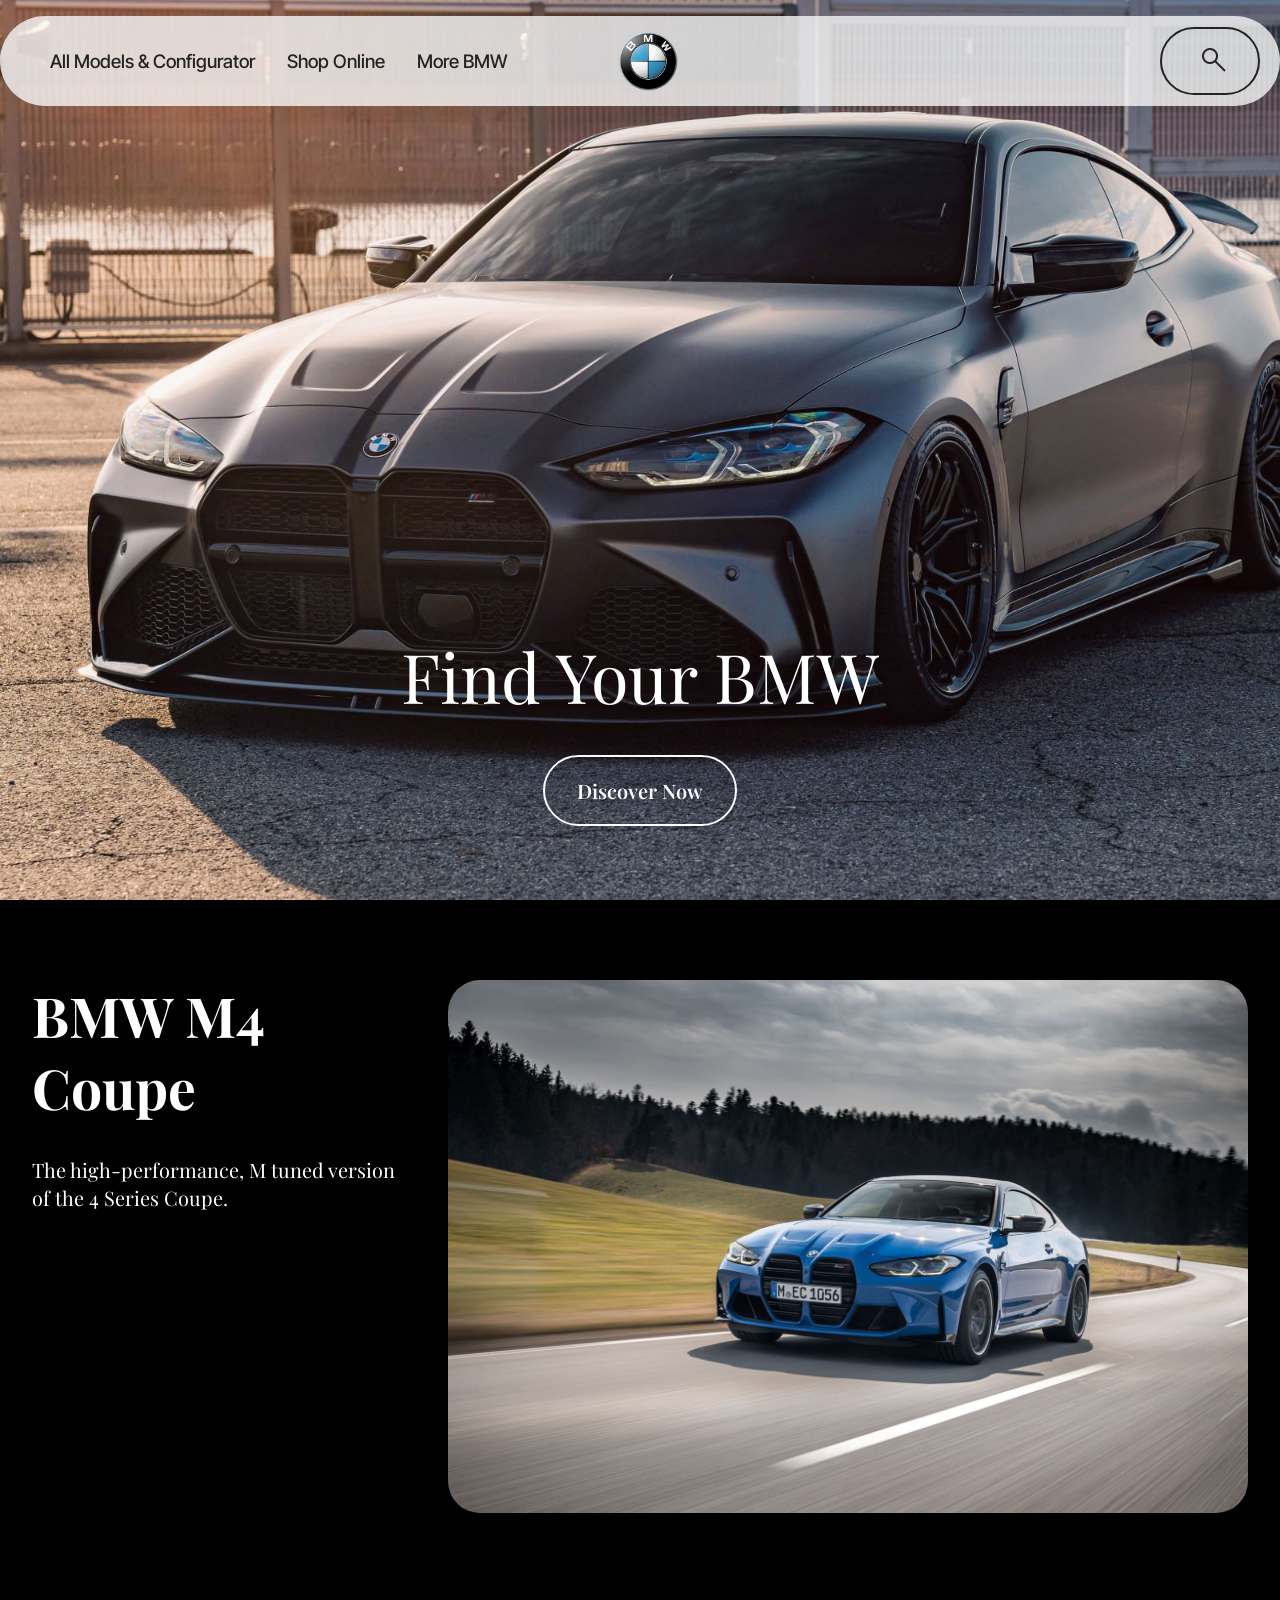
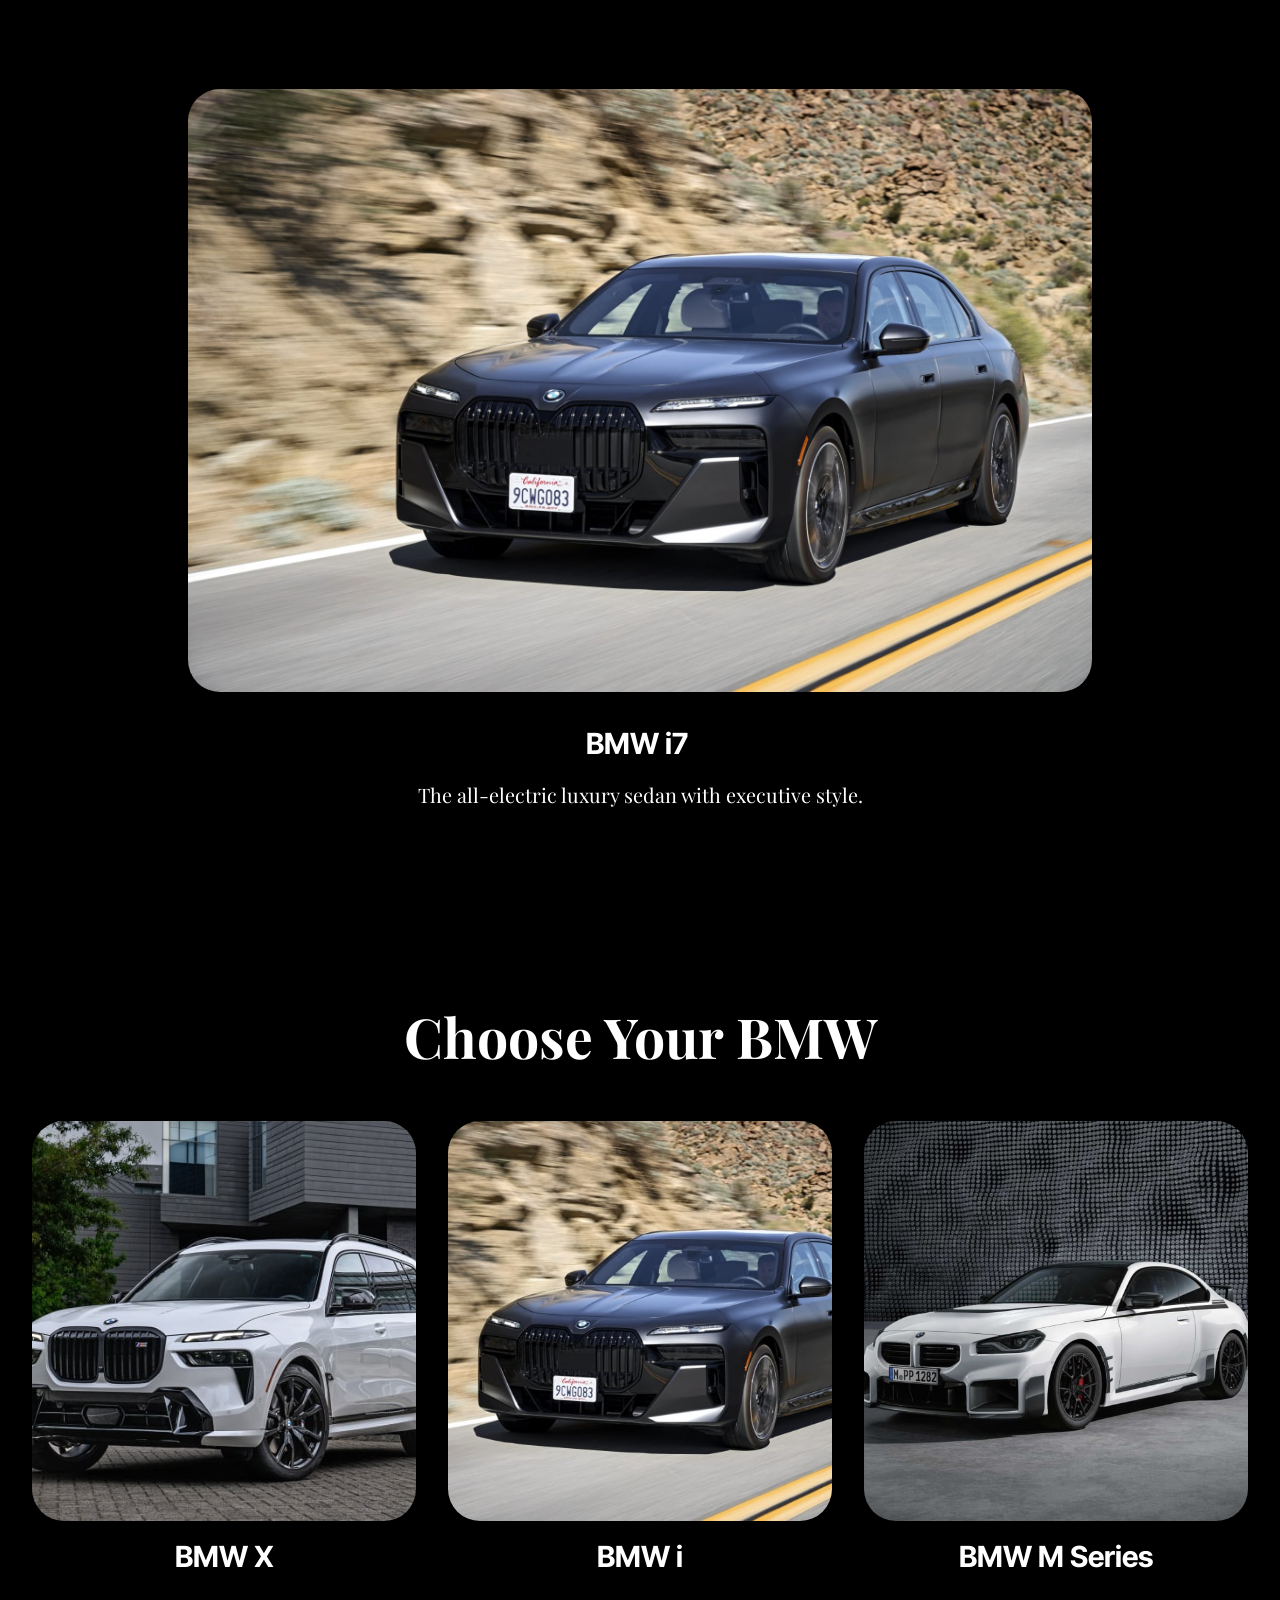
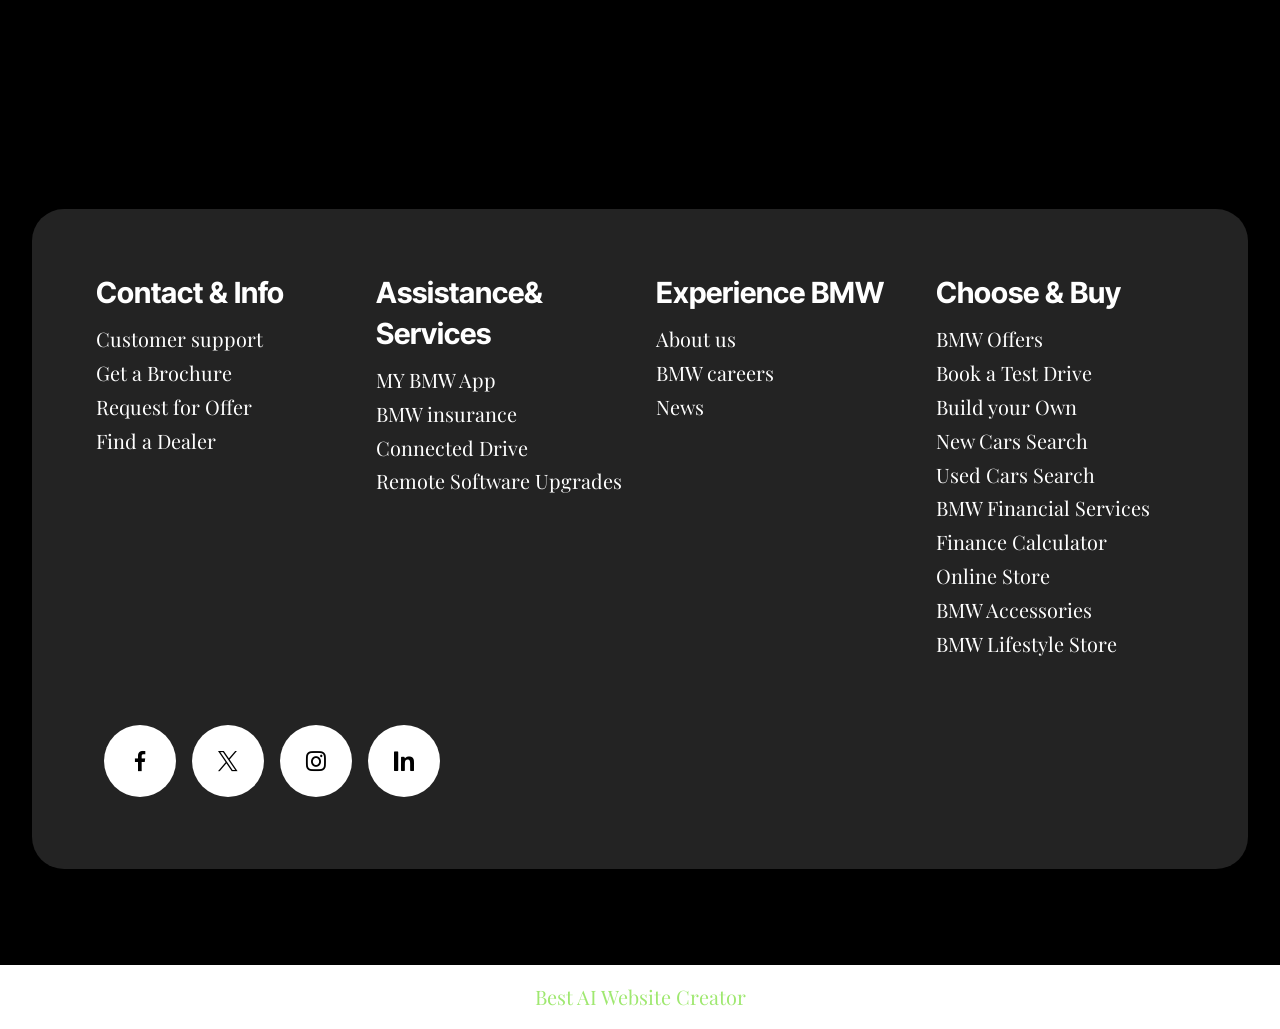
==== commit eaaf4498: "create github pages" ====
--- a/BMW.html
+++ b/BMW.html
@@ -25,7 +25,7 @@
   <noscript><link rel="stylesheet" href="https://fonts.googleapis.com/css?family=Playfair+Display:400,500,600,700,800,900,400i,500i,600i,700i,800i,900i&display=swap"></noscript>
   <link rel="preload" href="https://fonts.googleapis.com/css?family=Inter+Tight:100,200,300,400,500,600,700,800,900,100i,200i,300i,400i,500i,600i,700i,800i,900i&display=swap" as="style" onload="this.onload=null;this.rel='stylesheet'">
   <noscript><link rel="stylesheet" href="https://fonts.googleapis.com/css?family=Inter+Tight:100,200,300,400,500,600,700,800,900,100i,200i,300i,400i,500i,600i,700i,800i,900i&display=swap"></noscript>
-  <link rel="preload" as="style" href="assets/mobirise/css/mbr-additional.css?v=sjsTIR"><link rel="stylesheet" href="assets/mobirise/css/mbr-additional.css?v=sjsTIR" type="text/css">
+  <link rel="preload" as="style" href="assets/mobirise/css/mbr-additional.css?v=YRVJ8H"><link rel="stylesheet" href="assets/mobirise/css/mbr-additional.css?v=YRVJ8H" type="text/css">
 
   
   
@@ -258,7 +258,7 @@
 			
 		</div>
 	</div>
-</section><section class="display-7" style="padding: 0;align-items: center;justify-content: center;flex-wrap: wrap;    align-content: center;display: flex;position: relative;height: 4rem;"><a href="https://mobiri.se/4654944" style="flex: 1 1;height: 4rem;position: absolute;width: 100%;z-index: 1;"><img alt="" style="height: 4rem;" src="[data-uri]"></a><p style="margin: 0;text-align: center;" class="display-7">&#8204;</p><a style="z-index:1" href="https://mobirise.com/html-builder.html">HTML Website Builder</a></section><script src="assets/bootstrap/js/bootstrap.bundle.min.js"></script>  <script src="assets/parallax/jarallax.js"></script>  <script src="assets/smoothscroll/smooth-scroll.js"></script>  <script src="assets/ytplayer/index.js"></script>  <script src="assets/dropdown/js/navbar-dropdown.js"></script>  <script src="assets/theme/js/script.js"></script>  
+</section><section class="display-7" style="padding: 0;align-items: center;justify-content: center;flex-wrap: wrap;    align-content: center;display: flex;position: relative;height: 4rem;"><a href="https://mobiri.se/4654944" style="flex: 1 1;height: 4rem;position: absolute;width: 100%;z-index: 1;"><img alt="" style="height: 4rem;" src="[data-uri]"></a><p style="margin: 0;text-align: center;" class="display-7">&#8204;</p><a style="z-index:1" href="https://mobirise.com/builder/ai-website-creator.html">Best AI Website Creator</a></section><script src="assets/bootstrap/js/bootstrap.bundle.min.js"></script>  <script src="assets/parallax/jarallax.js"></script>  <script src="assets/smoothscroll/smooth-scroll.js"></script>  <script src="assets/ytplayer/index.js"></script>  <script src="assets/dropdown/js/navbar-dropdown.js"></script>  <script src="assets/theme/js/script.js"></script>  
   
   
 </body>
